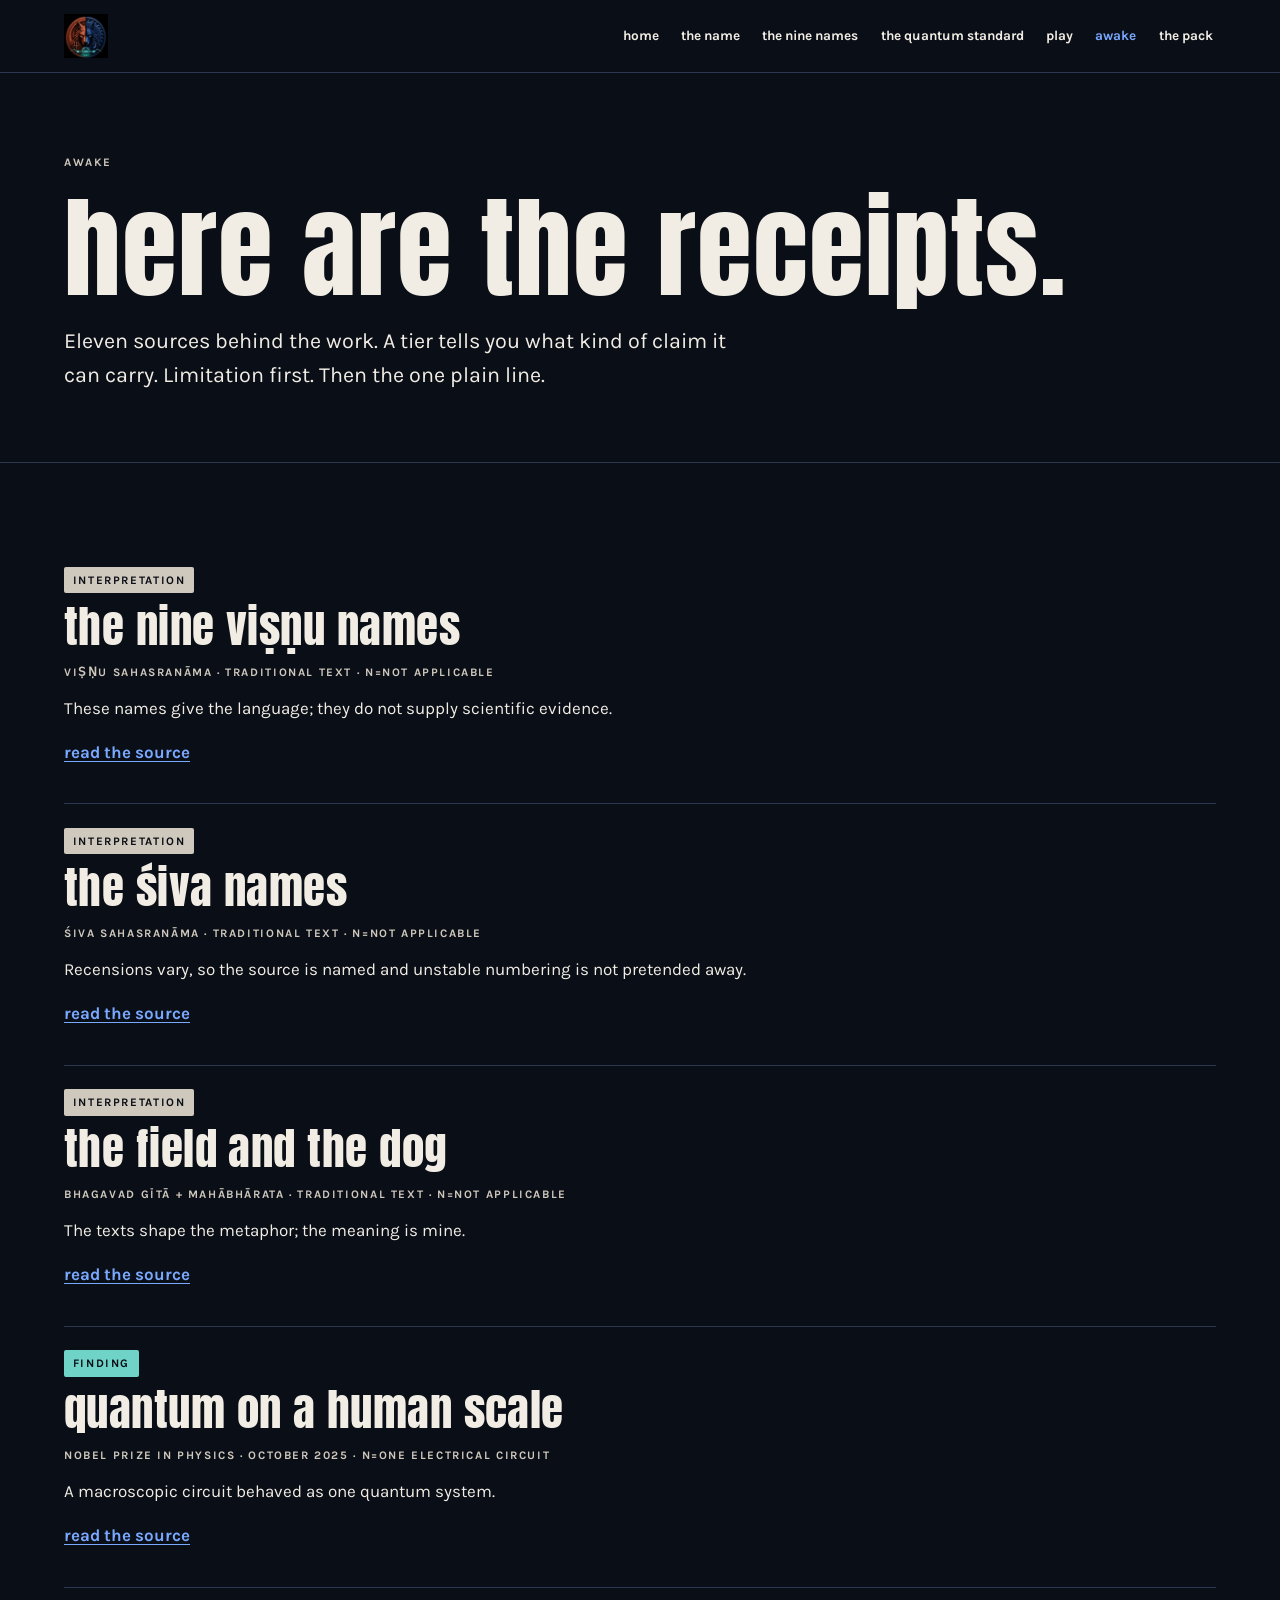
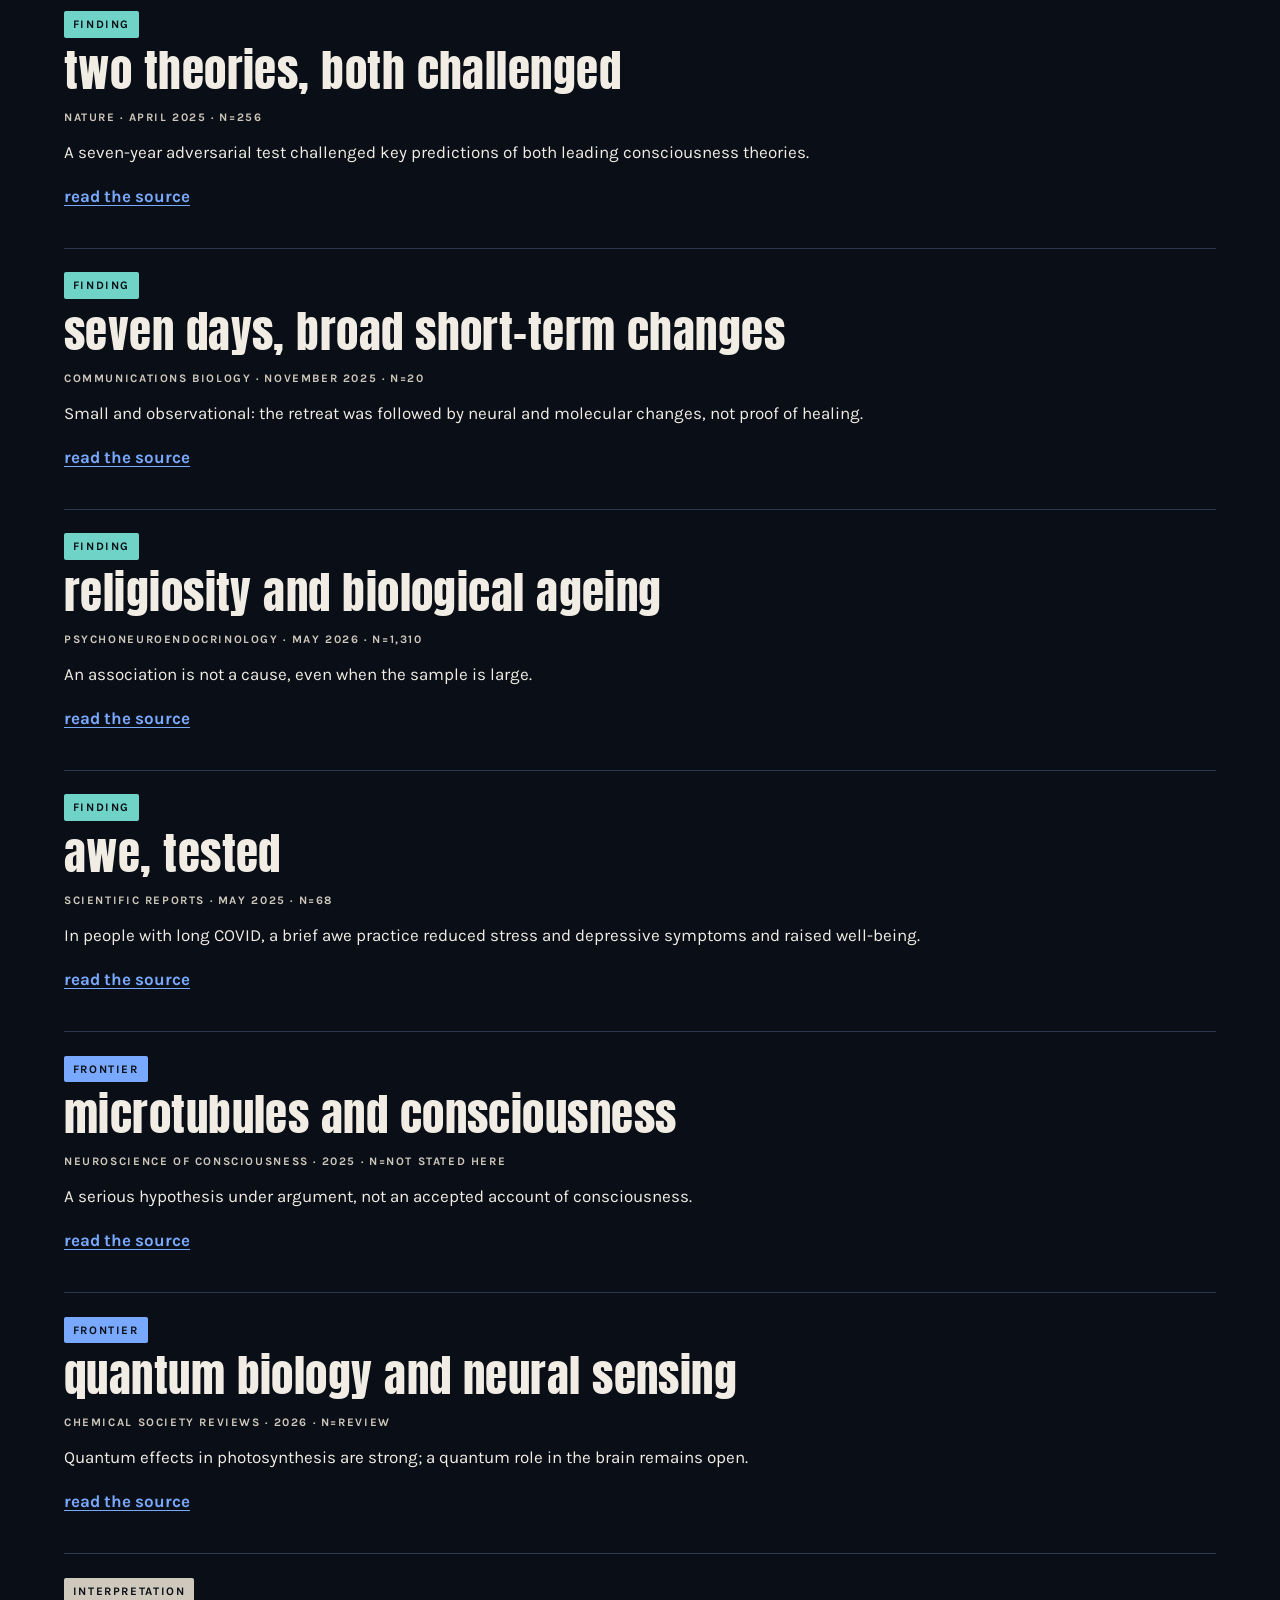
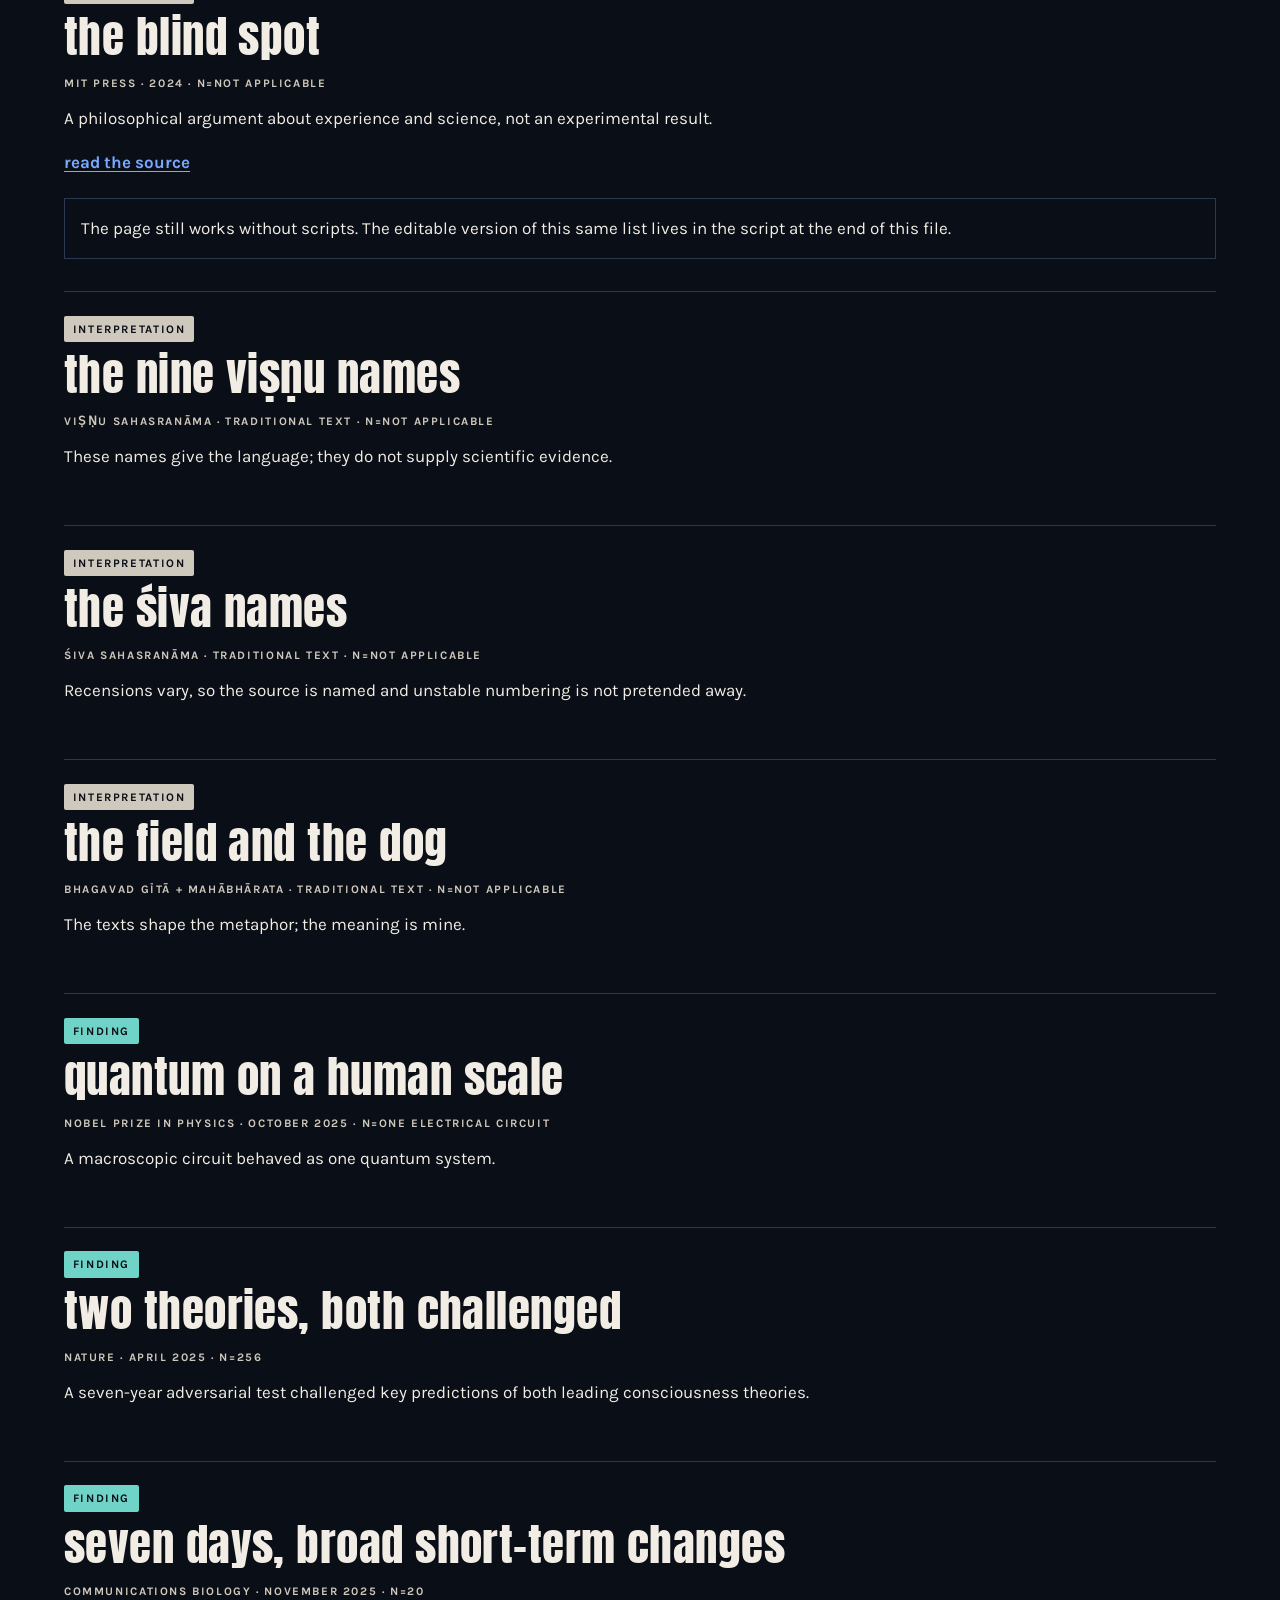
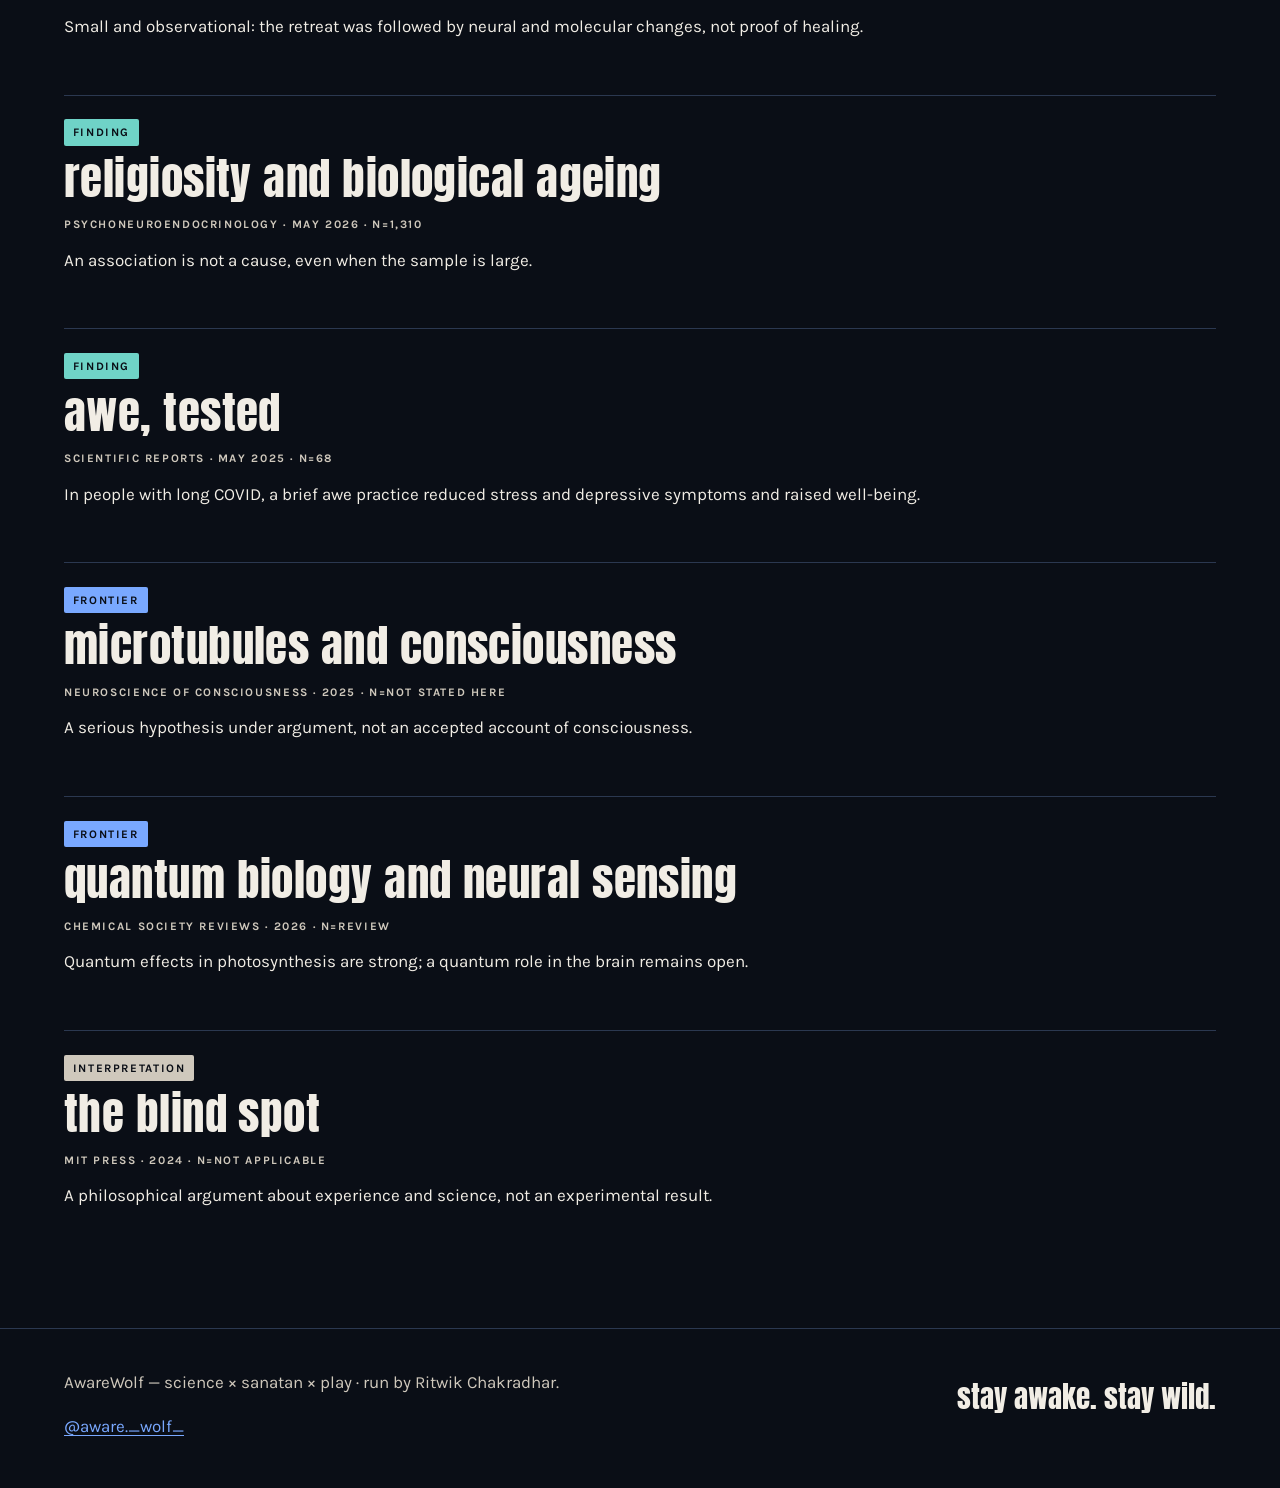
==== awake.html @ 1ccf4c1a "Clarify the quantum wave bridge" ====
<!doctype html><html lang="en"><head><meta charset="utf-8"><meta name="viewport" content="width=device-width,initial-scale=1"><meta name="description" content="The studies behind AwareWolf — with the limitation before the takeaway."><title>Awake — AwareWolf</title><link rel="stylesheet" href="styles.css"></head>
<body class="night"><a class="skip-link" href="#main">skip to the page</a><header class="site-header"><div class="shell nav-wrap"><a href="index.html" aria-label="AwareWolf home"><img class="brand-mark" src="brand/awarewolf_mark_v9.webp" width="192" height="192" alt="AwareWolf wolf emblem: Shiva orange and Vishnu blue joined by a teal quantum wave"></a><nav class="site-nav" aria-label="main navigation"><ul><li><a href="index.html">home</a></li><li><a href="name.html">the name</a></li><li><a href="names.html">the nine names</a></li><li><a href="standard.html">the quantum standard</a></li><li><a href="play.html">play</a></li><li><a aria-current="page" href="awake.html">awake</a></li><li><a href="pack.html">the pack</a></li></ul></nav></div></header>
<main id="main"><header class="page-intro shell"><p class="eyebrow">awake</p><h1>here are the receipts.</h1><p class="lede">Eleven sources behind the work. A tier tells you what kind of claim it can carry. Limitation first. Then the one plain line.</p></header>
<section class="section"><div class="shell"><div id="studies" class="study-list" aria-live="polite"></div>
<div id="study-fallback" class="study-list"><p class="noscript-note">The page still works without scripts. The editable version of this same list lives in the script at the end of this file.</p>
<article class="study"><span class="tier tier-interpretation">interpretation</span><h2>the nine viṣṇu names</h2><p class="meta">Viṣṇu Sahasranāma · traditional text · n=not applicable</p><p>These names give the language; they do not supply scientific evidence.</p></article>
<article class="study"><span class="tier tier-interpretation">interpretation</span><h2>the śiva names</h2><p class="meta">Śiva Sahasranāma · traditional text · n=not applicable</p><p>Recensions vary, so the source is named and unstable numbering is not pretended away.</p></article>
<article class="study"><span class="tier tier-interpretation">interpretation</span><h2>the field and the dog</h2><p class="meta">Bhagavad Gītā + Mahābhārata · traditional text · n=not applicable</p><p>The texts shape the metaphor; the meaning is mine.</p></article>
<article class="study"><span class="tier tier-finding">finding</span><h2>quantum on a human scale</h2><p class="meta">Nobel Prize in Physics · October 2025 · n=one electrical circuit</p><p>A macroscopic circuit behaved as one quantum system.</p></article>
<article class="study"><span class="tier tier-finding">finding</span><h2>two theories, both challenged</h2><p class="meta">Nature · April 2025 · n=256</p><p>A seven-year adversarial test challenged key predictions of both leading consciousness theories.</p></article>
<article class="study"><span class="tier tier-finding">finding</span><h2>seven days, broad short-term changes</h2><p class="meta">Communications Biology · November 2025 · n=20</p><p>Small and observational: the retreat was followed by neural and molecular changes, not proof of healing.</p></article>
<article class="study"><span class="tier tier-finding">finding</span><h2>religiosity and biological ageing</h2><p class="meta">Psychoneuroendocrinology · May 2026 · n=1,310</p><p>An association is not a cause, even when the sample is large.</p></article>
<article class="study"><span class="tier tier-finding">finding</span><h2>awe, tested</h2><p class="meta">Scientific Reports · May 2025 · n=68</p><p>In people with long COVID, a brief awe practice reduced stress and depressive symptoms and raised well-being.</p></article>
<article class="study"><span class="tier tier-frontier">frontier</span><h2>microtubules and consciousness</h2><p class="meta">Neuroscience of Consciousness · 2025 · n=not stated here</p><p>A serious hypothesis under argument, not an accepted account of consciousness.</p></article>
<article class="study"><span class="tier tier-frontier">frontier</span><h2>quantum biology and neural sensing</h2><p class="meta">Chemical Society Reviews · 2026 · n=review</p><p>Quantum effects in photosynthesis are strong; a quantum role in the brain remains open.</p></article>
<article class="study"><span class="tier tier-interpretation">interpretation</span><h2>the blind spot</h2><p class="meta">MIT Press · 2024 · n=not applicable</p><p>A philosophical argument about experience and science, not an experimental result.</p></article>
</div></div></section></main>
<footer class="site-footer"><div class="shell footer-grid"><div><p>AwareWolf — science × sanatan × play · run by Ritwik Chakradhar.</p><a href="https://www.instagram.com/aware._wolf_/" rel="me">@aware._wolf_</a></div><p class="closing">stay awake. stay wild.</p></div></footer>
<script>
// Edit this one array to add, remove, or update study cards.
const STUDIES = [
 {tier:'interpretation',title:'the nine viṣṇu names',meta:'Viṣṇu Sahasranāma · traditional text · n=not applicable',line:'These names give the language; they do not supply scientific evidence.',url:'https://www.gitasupersite.iitk.ac.in/srimad?language=dv&field_chapter_value=13'},
 {tier:'interpretation',title:'the śiva names',meta:'Śiva Sahasranāma · traditional text · n=not applicable',line:'Recensions vary, so the source is named and unstable numbering is not pretended away.',url:'https://www.sacred-texts.com/hin/mbs/mbs13017.htm'},
 {tier:'interpretation',title:'the field and the dog',meta:'Bhagavad Gītā + Mahābhārata · traditional text · n=not applicable',line:'The texts shape the metaphor; the meaning is mine.',url:'https://www.gitasupersite.iitk.ac.in/srimad?language=dv&field_chapter_value=13'},
 {tier:'finding',title:'quantum on a human scale',meta:'Nobel Prize in Physics · October 2025 · n=one electrical circuit',line:'A macroscopic circuit behaved as one quantum system.',url:'https://www.nobelprize.org/prizes/physics/2025/summary/'},
 {tier:'finding',title:'two theories, both challenged',meta:'Nature · April 2025 · n=256',line:'A seven-year adversarial test challenged key predictions of both leading consciousness theories.',url:'https://www.nature.com/articles/s41586-025-08888-1'},
 {tier:'finding',title:'seven days, broad short-term changes',meta:'Communications Biology · November 2025 · n=20',line:'Small and observational: the retreat was followed by neural and molecular changes, not proof of healing.',url:'https://www.nature.com/articles/s42003-025-09088-3'},
 {tier:'finding',title:'religiosity and biological ageing',meta:'Psychoneuroendocrinology · May 2026 · n=1,310',line:'An association is not a cause, even when the sample is large.',url:'https://www.sciencedirect.com/journal/psychoneuroendocrinology'},
 {tier:'finding',title:'awe, tested',meta:'Scientific Reports · May 2025 · n=68',line:'In people with long COVID, a brief awe practice reduced stress and depressive symptoms and raised well-being.',url:'https://www.nature.com/articles/s41598-025-96555-w'},
 {tier:'frontier',title:'microtubules and consciousness',meta:'Neuroscience of Consciousness · 2025 · n=not stated here',line:'A serious hypothesis under argument, not an accepted account of consciousness.',url:'https://academic.oup.com/nc'},
 {tier:'frontier',title:'quantum biology and neural sensing',meta:'Chemical Society Reviews · 2026 · n=review',line:'Quantum effects in photosynthesis are strong; a quantum role in the brain remains open.',url:'https://pubs.rsc.org/en/journals/journalissues/cs'},
 {tier:'interpretation',title:'the blind spot',meta:'MIT Press · 2024 · n=not applicable',line:'A philosophical argument about experience and science, not an experimental result.',url:'https://mitpress.mit.edu/9780262048804/the-blind-spot/'}
];
const mount=document.getElementById('studies');
const fallback=document.getElementById('study-fallback');
for(const s of STUDIES){const article=document.createElement('article');article.className='study';article.innerHTML=`<span class="tier tier-${s.tier}">${s.tier}</span><h2>${s.title}</h2><p class="meta">${s.meta}</p><p>${s.line}</p><a href="${s.url}" target="_blank" rel="noreferrer">read the source</a>`;mount.appendChild(article)}
fallback.hidden=true;
</script></body></html>
---- styles.css ----
@import url("brand/tokens.css");
@import url("https://fonts.googleapis.com/css2?family=Anton&family=Karla:ital,wght@0,400;0,500;0,700;1,400&family=Tiro+Devanagari+Sanskrit&display=swap");

*,*::before,*::after{box-sizing:border-box}
html{scroll-behavior:smooth;color-scheme:light dark;max-width:100%;overflow-x:clip}
body{margin:0;max-width:100%;overflow-x:clip;font-family:var(--aw-font-body);font-size:1.0625rem;line-height:1.6;-webkit-font-smoothing:antialiased}
body.reading{--site-accent:var(--aw-shiva-ink);--site-accent-pressed:var(--aw-narayan-ink);--site-secondary:var(--aw-narayan);background:var(--aw-bone);color:var(--aw-night);color-scheme:light}
body.night{--site-accent:var(--aw-shiva);--site-accent-pressed:var(--aw-narayan-light);--site-secondary:var(--aw-narayan-light);background:var(--aw-night);color:var(--aw-bone);color-scheme:dark}
img{display:block;max-width:100%;height:auto}
a{color:inherit;text-underline-offset:.18em;text-decoration-thickness:.08em}
a:hover{color:var(--site-accent-pressed)}
button,a{transition:opacity .25s ease,color .25s ease,background-color .25s ease}
button:hover,.button:hover{opacity:.86}
:focus-visible{outline:3px solid var(--site-accent);outline-offset:4px}
.skip-link{position:absolute;left:1rem;top:-5rem;z-index:20;background:var(--site-accent);color:var(--aw-night);padding:.65rem 1rem;font-weight:700}
.skip-link:focus{top:1rem}
.shell{width:min(100% - 2rem,72rem);margin-inline:auto}
.measure{max-width:66ch}
.display,h1,h2,h3{font-family:var(--aw-font-display);font-weight:400;letter-spacing:.01em;line-height:.96;text-transform:lowercase;text-wrap:balance}
h1{font-size:clamp(3.2rem,12vw,7.4rem);margin:.2em 0}
h2{font-size:clamp(2.35rem,8vw,4.75rem);margin:0 0 .35em}
h3{font-size:clamp(1.55rem,5vw,2.25rem);margin:0 0 .35em}
p{margin:0 0 1em}
.eyebrow,.meta,.tier{font-size:.72rem;font-weight:700;letter-spacing:.14em;text-transform:uppercase}
.eyebrow,.muted{color:var(--aw-bone-3)}
.reading .eyebrow,.reading .muted{color:var(--aw-line)}
.site-header{border-bottom:1px solid var(--aw-line);background:var(--aw-night);color:var(--aw-bone)}
.nav-wrap{min-width:0;min-height:4.5rem;display:flex;align-items:center;justify-content:space-between;gap:1rem}
.brand-mark{width:44px;height:auto;flex:0 0 auto}
.nav-toggle{appearance:none;border:1px solid var(--aw-line);background:transparent;color:var(--aw-bone);font:700 .78rem var(--aw-font-body);letter-spacing:.12em;text-transform:lowercase;padding:.6rem .7rem}
.site-nav{display:block;min-width:0;position:static;background:var(--aw-night)}
.site-nav ul{list-style:none;margin:0;padding:0;display:flex;flex-wrap:wrap;justify-content:flex-end;gap:.15rem .7rem}
.site-nav a{display:block;padding:.35rem .1rem;color:var(--aw-bone);text-decoration:none;font-size:.74rem;font-weight:700}
.site-nav a[aria-current="page"]{color:var(--aw-narayan-light)}
.hero{min-height:calc(100svh - 4.5rem);display:grid;align-items:center;padding:4rem 0 5rem}
.hero-grid{display:grid;gap:3rem;min-width:0}
.hero-grid>*{min-width:0}
.lockup{width:100%;max-width:520px}
.thesis{font-size:clamp(2.2rem,9vw,5.2rem);margin:.65em 0 .25em}
.tagline{font-size:clamp(1.1rem,3vw,1.45rem);max-width:38ch;color:var(--aw-bone-3)}
.sanskrit{font-family:var(--aw-font-sanskrit);font-size:clamp(2rem,7vw,3.6rem);line-height:1.15;display:block}
.translation{display:block;margin-top:.35rem;color:var(--aw-bone-3);font-size:.9rem}
.reading .translation{color:var(--aw-line)}
.triad{margin-top:2rem}
.crescent{width:3.75rem;height:3.75rem;border:2px solid;border-color:var(--aw-shiva) var(--aw-narayan-light) var(--aw-narayan-light) var(--aw-shiva);border-radius:50%;flex:0 0 auto;transform:rotate(-18deg)}
.section{padding:5rem 0;border-top:1px solid}
.night .section{border-color:var(--aw-line)}
.reading .section{border-color:var(--aw-bone-3)}
.section-head{display:flex;align-items:flex-start;gap:1.2rem;margin-bottom:2rem}
.section-head .crescent{width:1.7rem;height:2.25rem;border-width:2px;margin-top:.25rem}
.grid{display:grid;gap:1rem}
.card{padding:1.5rem;border:1px solid}
.reading .card{background:var(--aw-bone-2);border-color:var(--aw-bone-3)}
.night .card{background:var(--aw-night-2);border-color:var(--aw-line)}
.card p:last-child{margin-bottom:0}
.pillar-lab .sanskrit{color:var(--aw-lab)}
.pillar-sanatan .sanskrit{color:var(--aw-shiva)}
.pillar-play .sanskrit{color:var(--aw-narayan-light)}
.calls{display:grid;gap:1rem}
.call{display:block;padding:1.5rem;border:1px solid var(--aw-line);background:var(--aw-night-2);color:var(--aw-bone);text-decoration:none}
.call strong{display:block;font:400 clamp(2.7rem,13vw,6rem)/.9 var(--aw-font-display);text-transform:lowercase;color:var(--site-accent)}
.call:nth-child(2) strong{color:var(--site-secondary)}
.call span{display:block;margin-top:.8rem;color:var(--aw-bone-3)}
.manifesto{font-size:clamp(1.7rem,5.5vw,3.6rem);line-height:1.08;max-width:24ch}
.manifesto br+br{line-height:1.7}
.page-intro{padding:5rem 0 3rem}
.page-intro h1{font-size:clamp(3.2rem,11vw,7rem)}
.lede{font-size:clamp(1.1rem,2.8vw,1.35rem);max-width:54ch}
.name-card .sanskrit{color:var(--aw-shiva-ink)}
.name-card:nth-child(even) .sanskrit{color:var(--aw-narayan)}
.name-row{padding:2.5rem 0;border-top:1px solid var(--aw-bone-3);display:grid;gap:1.35rem}
.name-row:first-child{border-top:0}
.name-row h2{font-size:clamp(2.2rem,7vw,4rem)}
.iast{font-weight:700;font-size:1.2rem;margin:.5rem 0 0}
.source{font-size:.74rem;letter-spacing:.1em;text-transform:lowercase;color:var(--aw-line)}
.label{display:block;margin-bottom:.35rem;font-size:.72rem;font-weight:700;letter-spacing:.14em;text-transform:uppercase}
.rule{border-left:3px solid var(--site-accent);padding:.85rem 1rem;background:var(--aw-bone-2);margin-top:1rem}
.tier{display:inline-block;padding:.25rem .55rem;color:var(--aw-night);margin-bottom:.7rem;border-radius:2px}
.tier-finding{background:var(--aw-lab)}
.tier-frontier{background:var(--aw-narayan-light)}
.tier-interpretation{background:var(--aw-bone-3)}
.standard-grid{display:grid;gap:1rem;margin:2rem 0 4rem}
.say-never{display:grid;gap:2rem}
.say-never ul{margin:.75rem 0 0;padding-left:1.2rem}
.say-never li{margin:.65rem 0}
.study-list{display:grid;gap:1rem}
.study{padding:1.35rem 0;border-top:1px solid var(--aw-line)}
.study:first-child{border-top:0}
.study h2{font-size:clamp(1.8rem,6vw,2.8rem)}
.study .meta{color:var(--aw-bone-3);margin:.4rem 0 .8rem}
.study a{color:var(--site-secondary);font-weight:700}
.noscript-note{border:1px solid var(--aw-line);padding:1rem;margin-bottom:1rem}
.play-frame{min-height:calc(100svh - 4.5rem);display:grid;place-items:center;text-align:center;padding:4rem 1rem;background:var(--aw-night)}
.play-stack,.play-result{display:flex;flex-direction:column;align-items:center;gap:1rem;max-width:38rem}
.caption-box{display:inline;box-decoration-break:clone;-webkit-box-decoration-break:clone;background:var(--aw-night-2);padding:.1em .35em .16em}
.play-big{font-size:clamp(3.5rem,16vw,7.5rem);margin:0}
.play-button,.button{appearance:none;border:0;background:var(--site-accent);color:var(--aw-night);padding:.8rem 1.15rem;font:400 1.7rem/1 var(--aw-font-display);text-transform:lowercase;text-decoration:none;cursor:pointer}
.play-result[hidden],.play-stack[hidden]{display:none}
.accordion{border-top:1px solid var(--aw-line)}
.accordion details{border-bottom:1px solid var(--aw-line)}
.accordion summary{cursor:pointer;padding:1rem 0;font:400 1.7rem/1 var(--aw-font-display);text-transform:lowercase}
.accordion p{color:var(--aw-bone-3)}
.proof{border-left:3px solid var(--site-secondary);padding:1rem 1.25rem;background:var(--aw-night-2)}
.site-footer{border-top:1px solid var(--aw-line);padding:2.5rem 0 3rem;background:var(--aw-night);color:var(--aw-bone-3)}
.footer-grid{display:grid;gap:1rem}
.site-footer a{color:var(--aw-narayan-light)}
.closing{font:400 1.8rem/1 var(--aw-font-display);text-transform:lowercase;color:var(--aw-bone)}

@media (max-width:47.99rem){
  .nav-wrap{align-items:stretch;flex-direction:column;padding:.65rem 0;gap:.45rem}
  .brand-mark{width:38px}
  .site-nav{width:100%;overflow-x:auto;overscroll-behavior-inline:contain;scrollbar-width:none}
  .site-nav::-webkit-scrollbar{display:none}
  .site-nav ul{width:max-content;flex-wrap:nowrap;justify-content:flex-start}
}

@media (min-width:48rem){
  .shell{width:min(100% - 4rem,72rem)}
  .nav-wrap{align-items:center;flex-direction:row}.nav-toggle{display:none}.site-nav ul{gap:1rem}.site-nav a{font-size:.85rem;padding:.75rem .2rem}
  .hero-grid{grid-template-columns:minmax(0,1.2fr) minmax(16rem,.8fr);align-items:end}
  .grid-2,.calls,.say-never{grid-template-columns:repeat(2,minmax(0,1fr))}.grid-3,.standard-grid{grid-template-columns:repeat(3,minmax(0,1fr))}
  .name-row{grid-template-columns:minmax(12rem,.8fr) minmax(0,1fr) minmax(0,1.3fr);gap:2.5rem}
  .footer-grid{grid-template-columns:1fr auto;align-items:end}
}
@media (prefers-reduced-motion:reduce){html{scroll-behavior:auto}*,*::before,*::after{transition:none!important}}
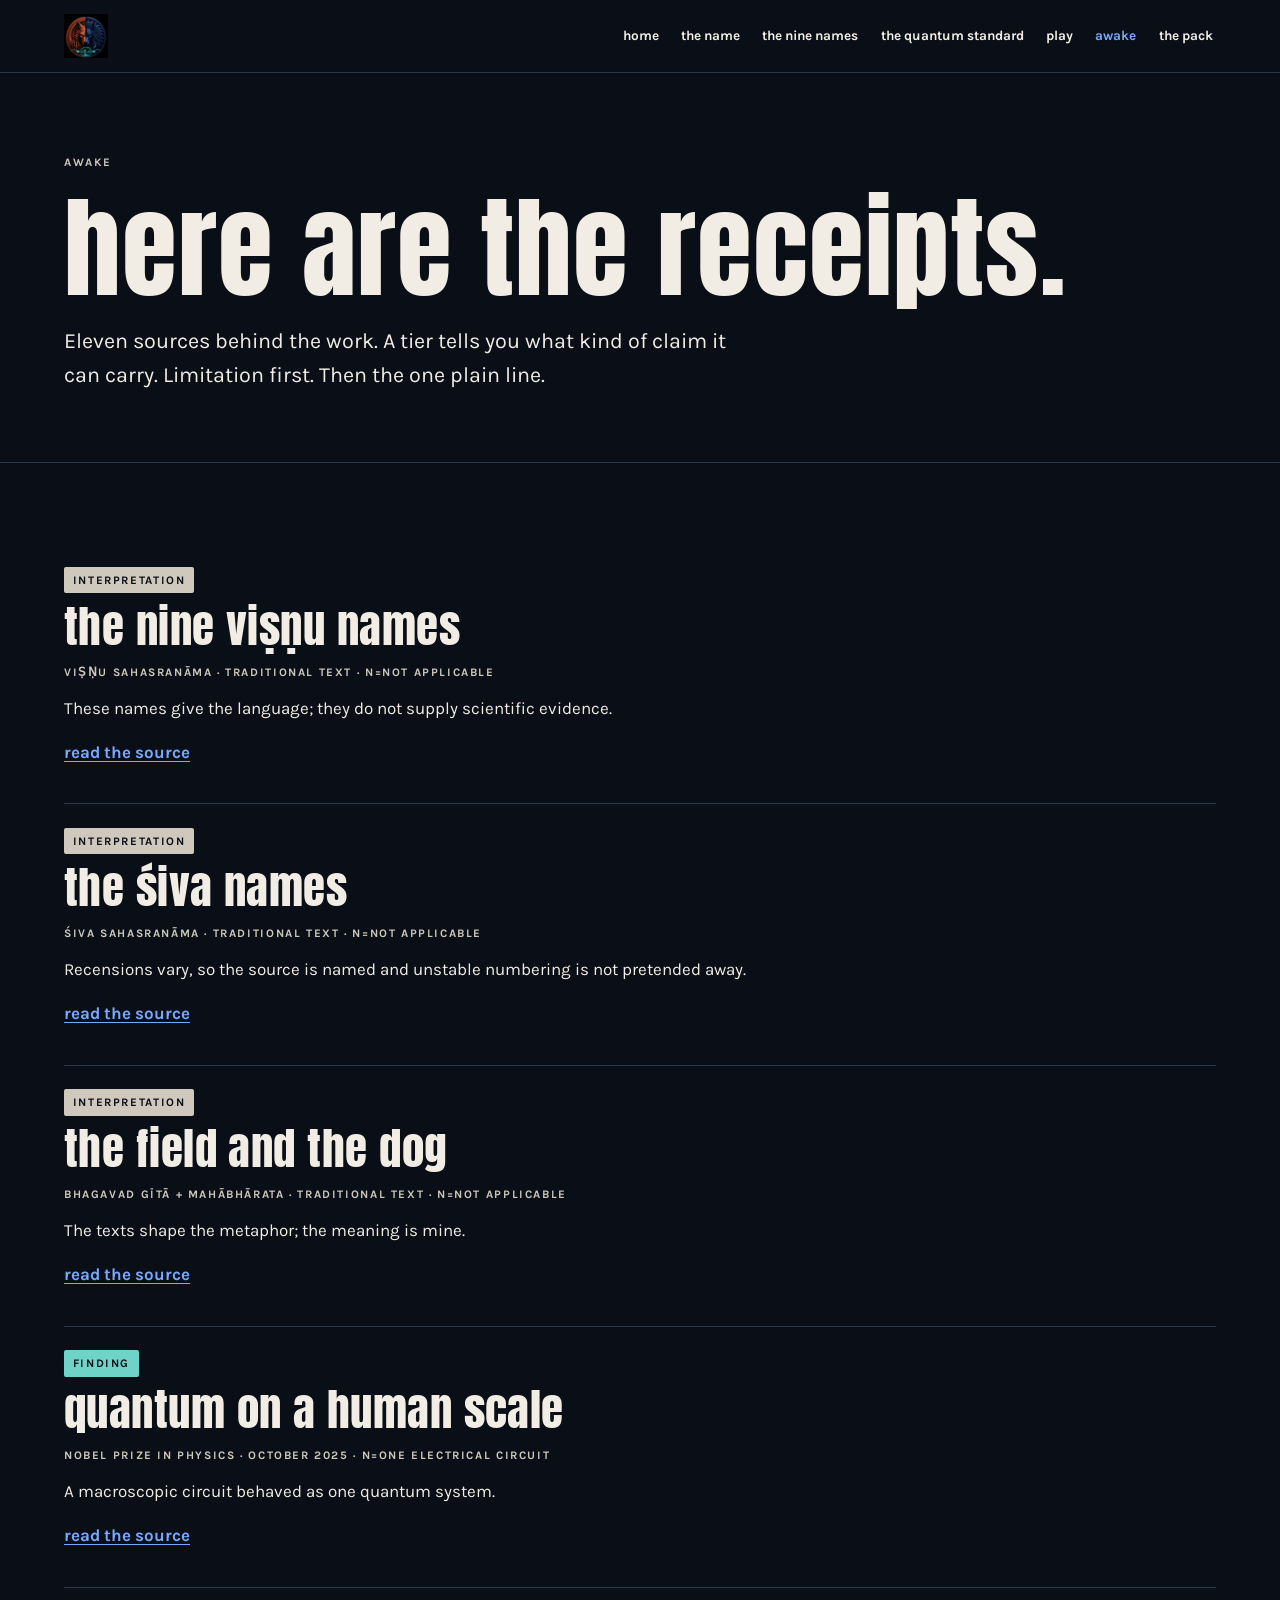
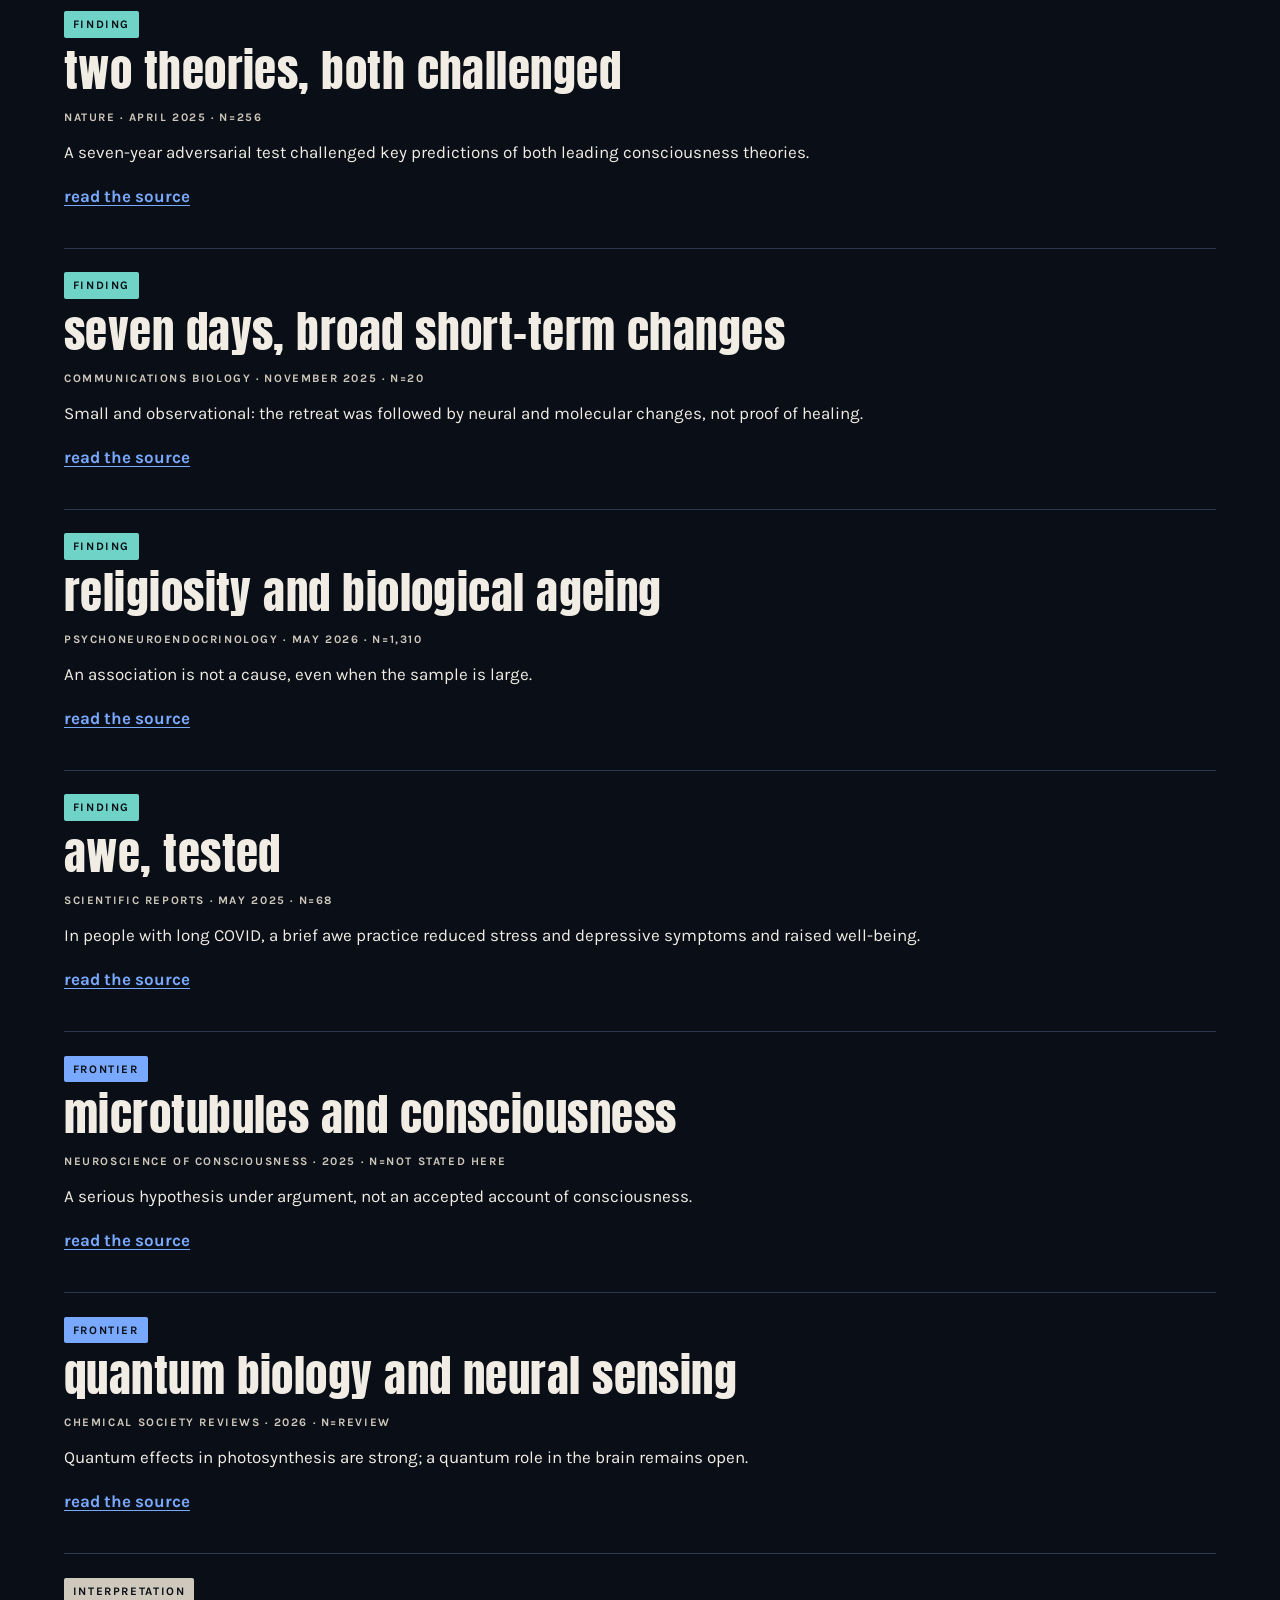
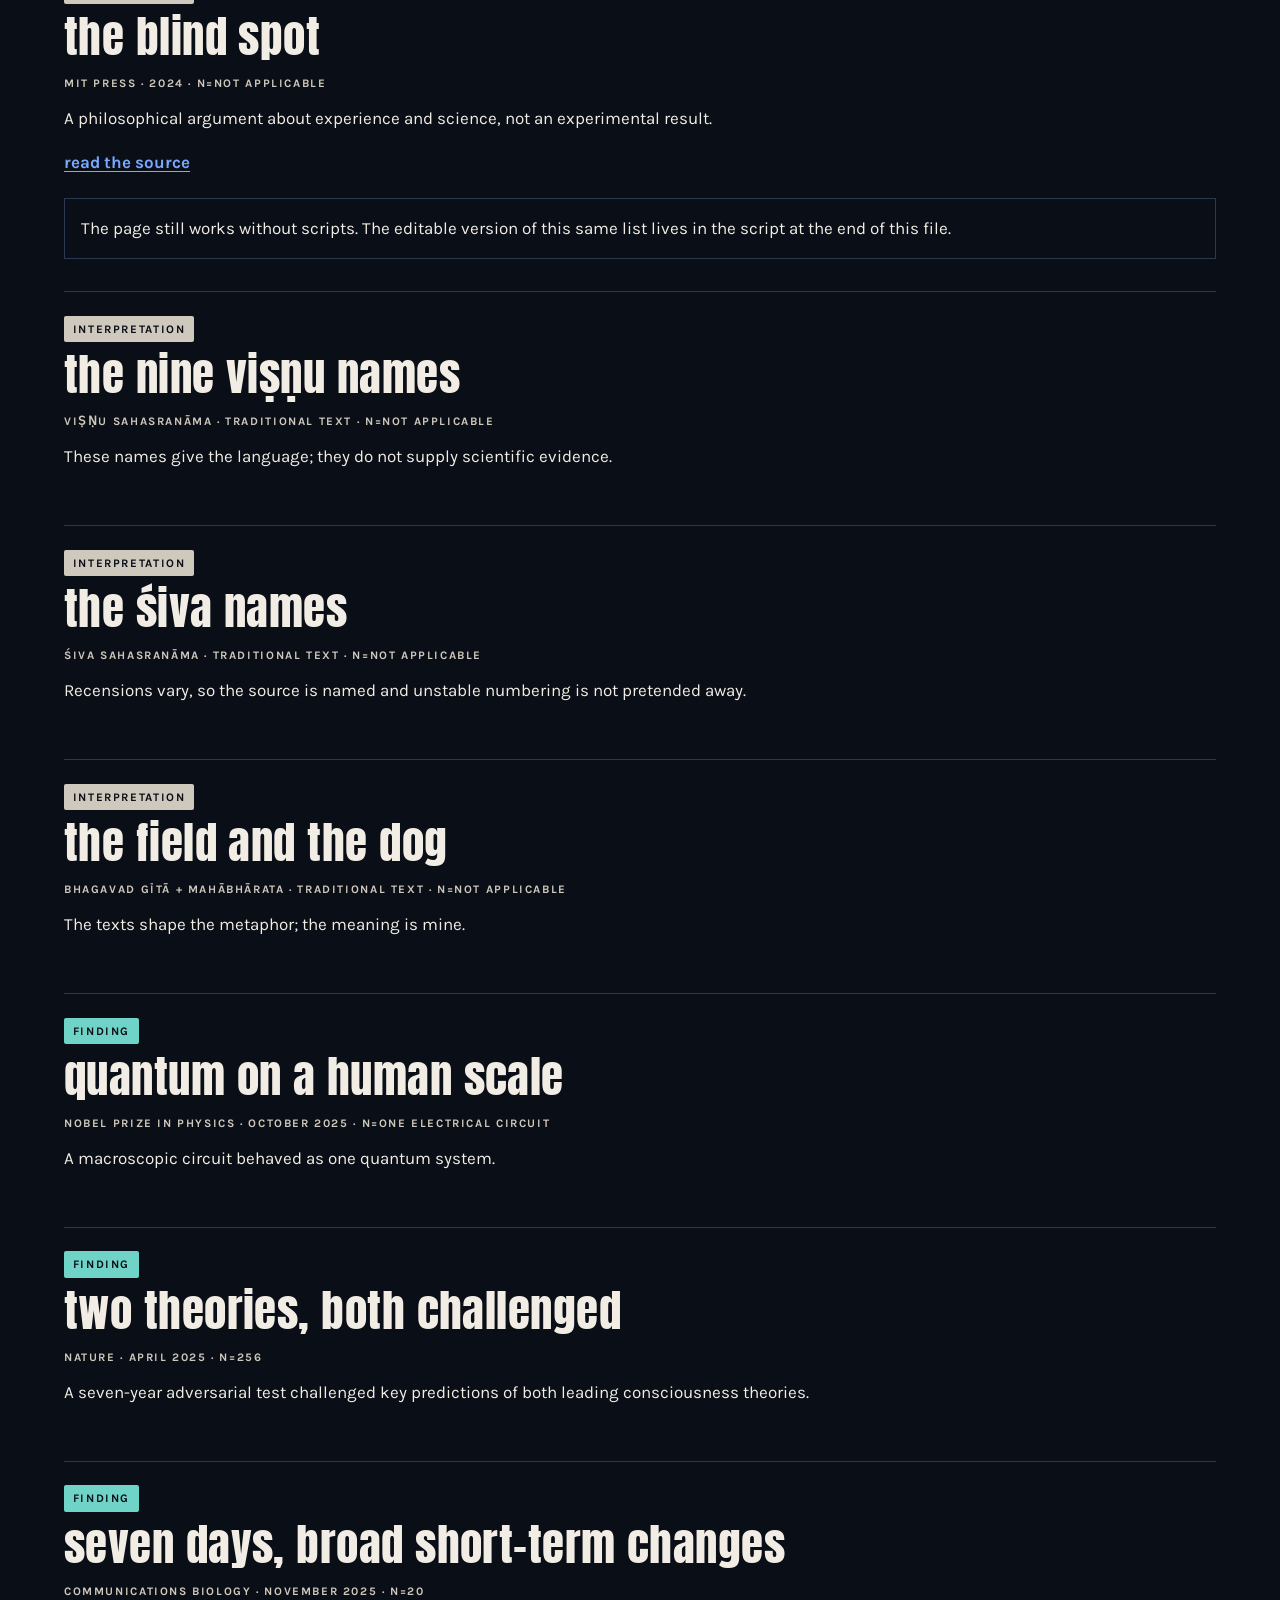
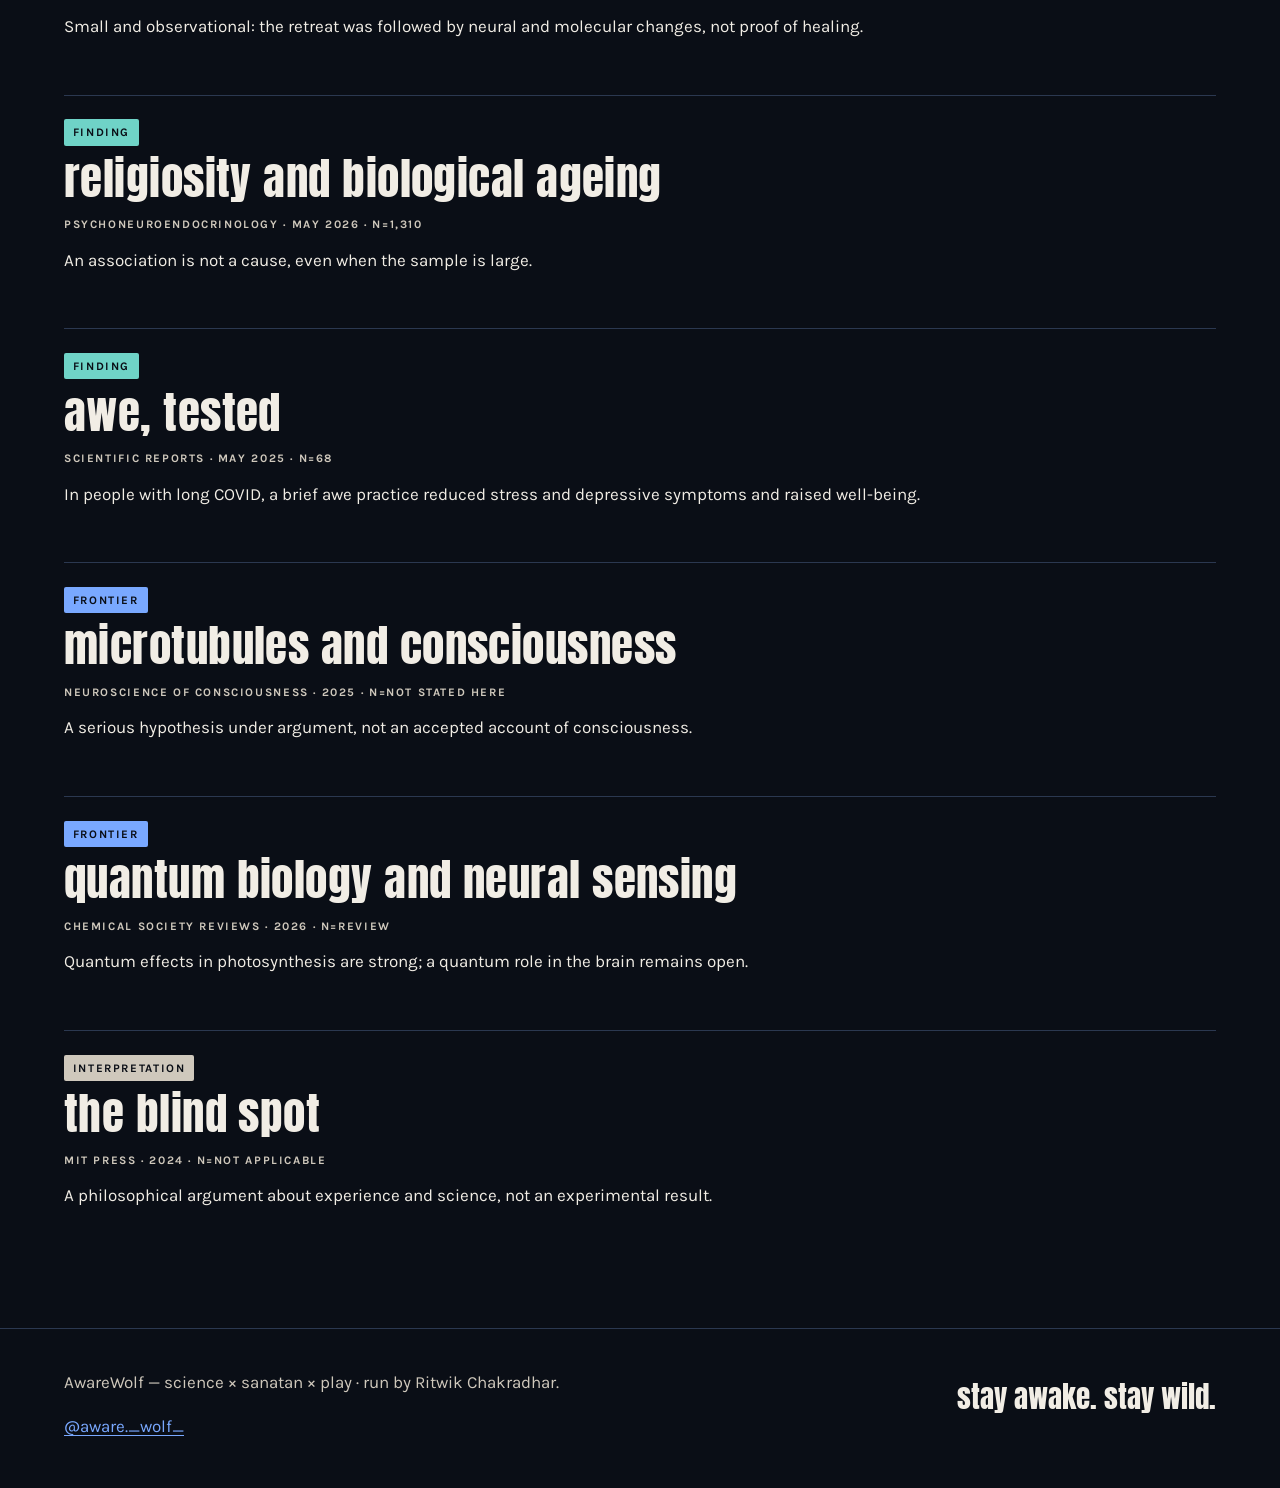
==== commit 027e8da5: "Make the Hamiltonian equation explicit" ====
--- a/awake.html
+++ b/awake.html
@@ -1,5 +1,5 @@
 <!doctype html><html lang="en"><head><meta charset="utf-8"><meta name="viewport" content="width=device-width,initial-scale=1"><meta name="description" content="The studies behind AwareWolf — with the limitation before the takeaway."><title>Awake — AwareWolf</title><link rel="stylesheet" href="styles.css"></head>
-<body class="night"><a class="skip-link" href="#main">skip to the page</a><header class="site-header"><div class="shell nav-wrap"><a href="index.html" aria-label="AwareWolf home"><img class="brand-mark" src="brand/awarewolf_mark_v9.webp" width="192" height="192" alt="AwareWolf wolf emblem: Shiva orange and Vishnu blue joined by a teal quantum wave"></a><nav class="site-nav" aria-label="main navigation"><ul><li><a href="index.html">home</a></li><li><a href="name.html">the name</a></li><li><a href="names.html">the nine names</a></li><li><a href="standard.html">the quantum standard</a></li><li><a href="play.html">play</a></li><li><a aria-current="page" href="awake.html">awake</a></li><li><a href="pack.html">the pack</a></li></ul></nav></div></header>
+<body class="night"><a class="skip-link" href="#main">skip to the page</a><header class="site-header"><div class="shell nav-wrap"><a href="index.html" aria-label="AwareWolf home"><img class="brand-mark" src="brand/awarewolf_mark_v10.webp" width="192" height="192" alt="AwareWolf wolf emblem: Shiva orange and Vishnu blue joined by the teal Schrödinger equation"></a><nav class="site-nav" aria-label="main navigation"><ul><li><a href="index.html">home</a></li><li><a href="name.html">the name</a></li><li><a href="names.html">the nine names</a></li><li><a href="standard.html">the quantum standard</a></li><li><a href="play.html">play</a></li><li><a aria-current="page" href="awake.html">awake</a></li><li><a href="pack.html">the pack</a></li></ul></nav></div></header>
 <main id="main"><header class="page-intro shell"><p class="eyebrow">awake</p><h1>here are the receipts.</h1><p class="lede">Eleven sources behind the work. A tier tells you what kind of claim it can carry. Limitation first. Then the one plain line.</p></header>
 <section class="section"><div class="shell"><div id="studies" class="study-list" aria-live="polite"></div>
 <div id="study-fallback" class="study-list"><p class="noscript-note">The page still works without scripts. The editable version of this same list lives in the script at the end of this file.</p>
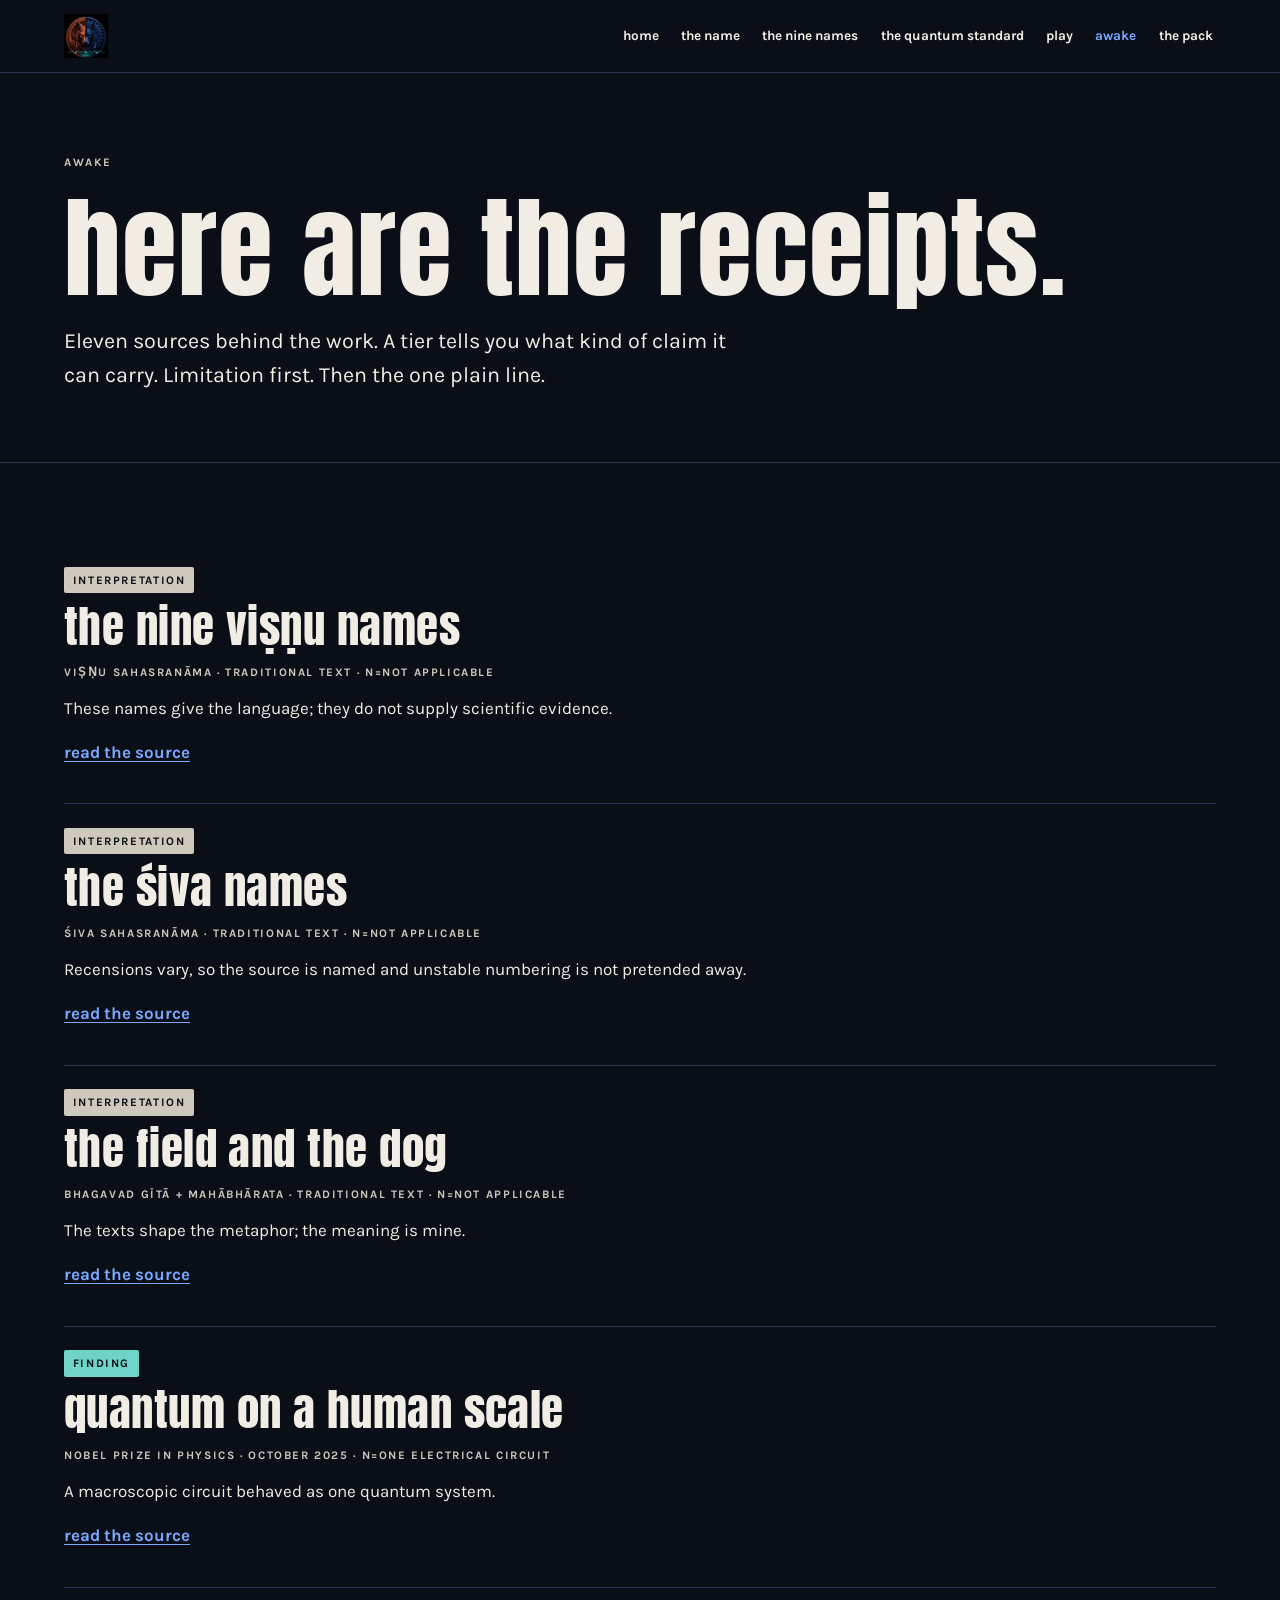
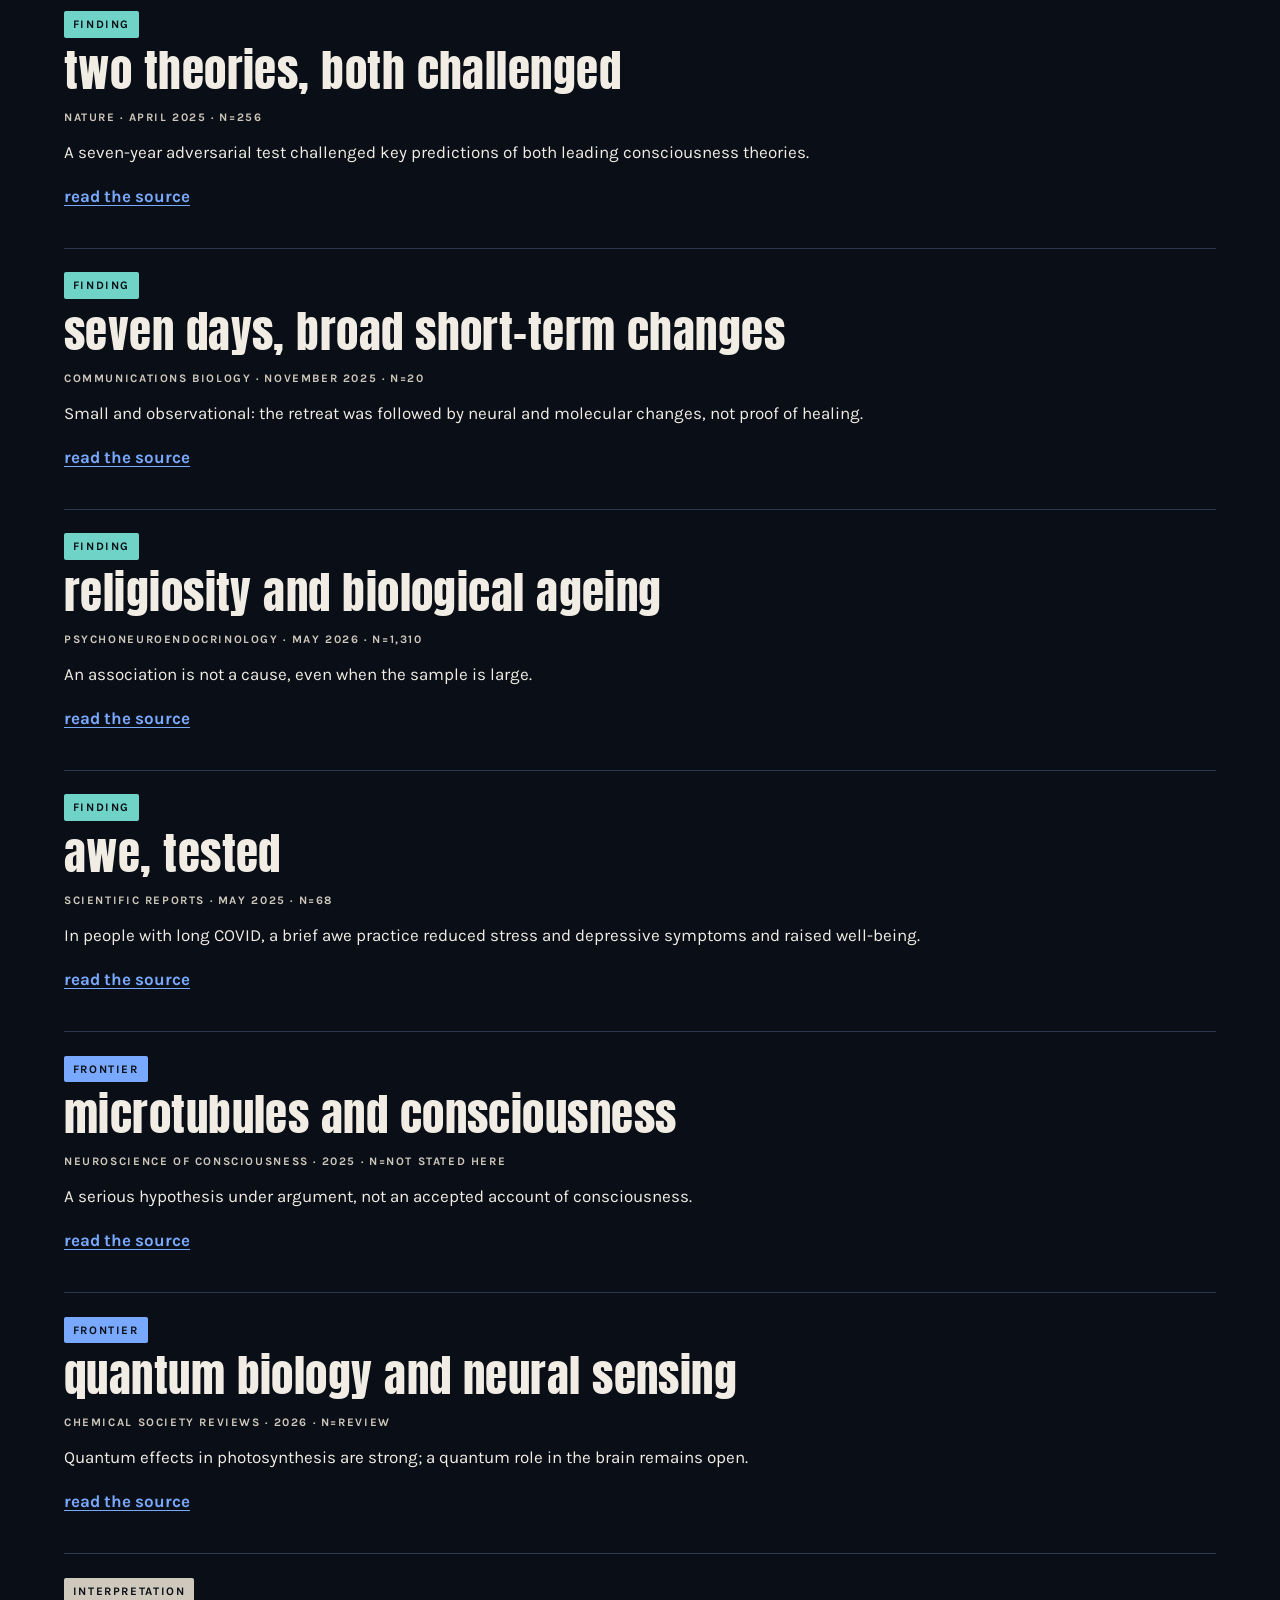
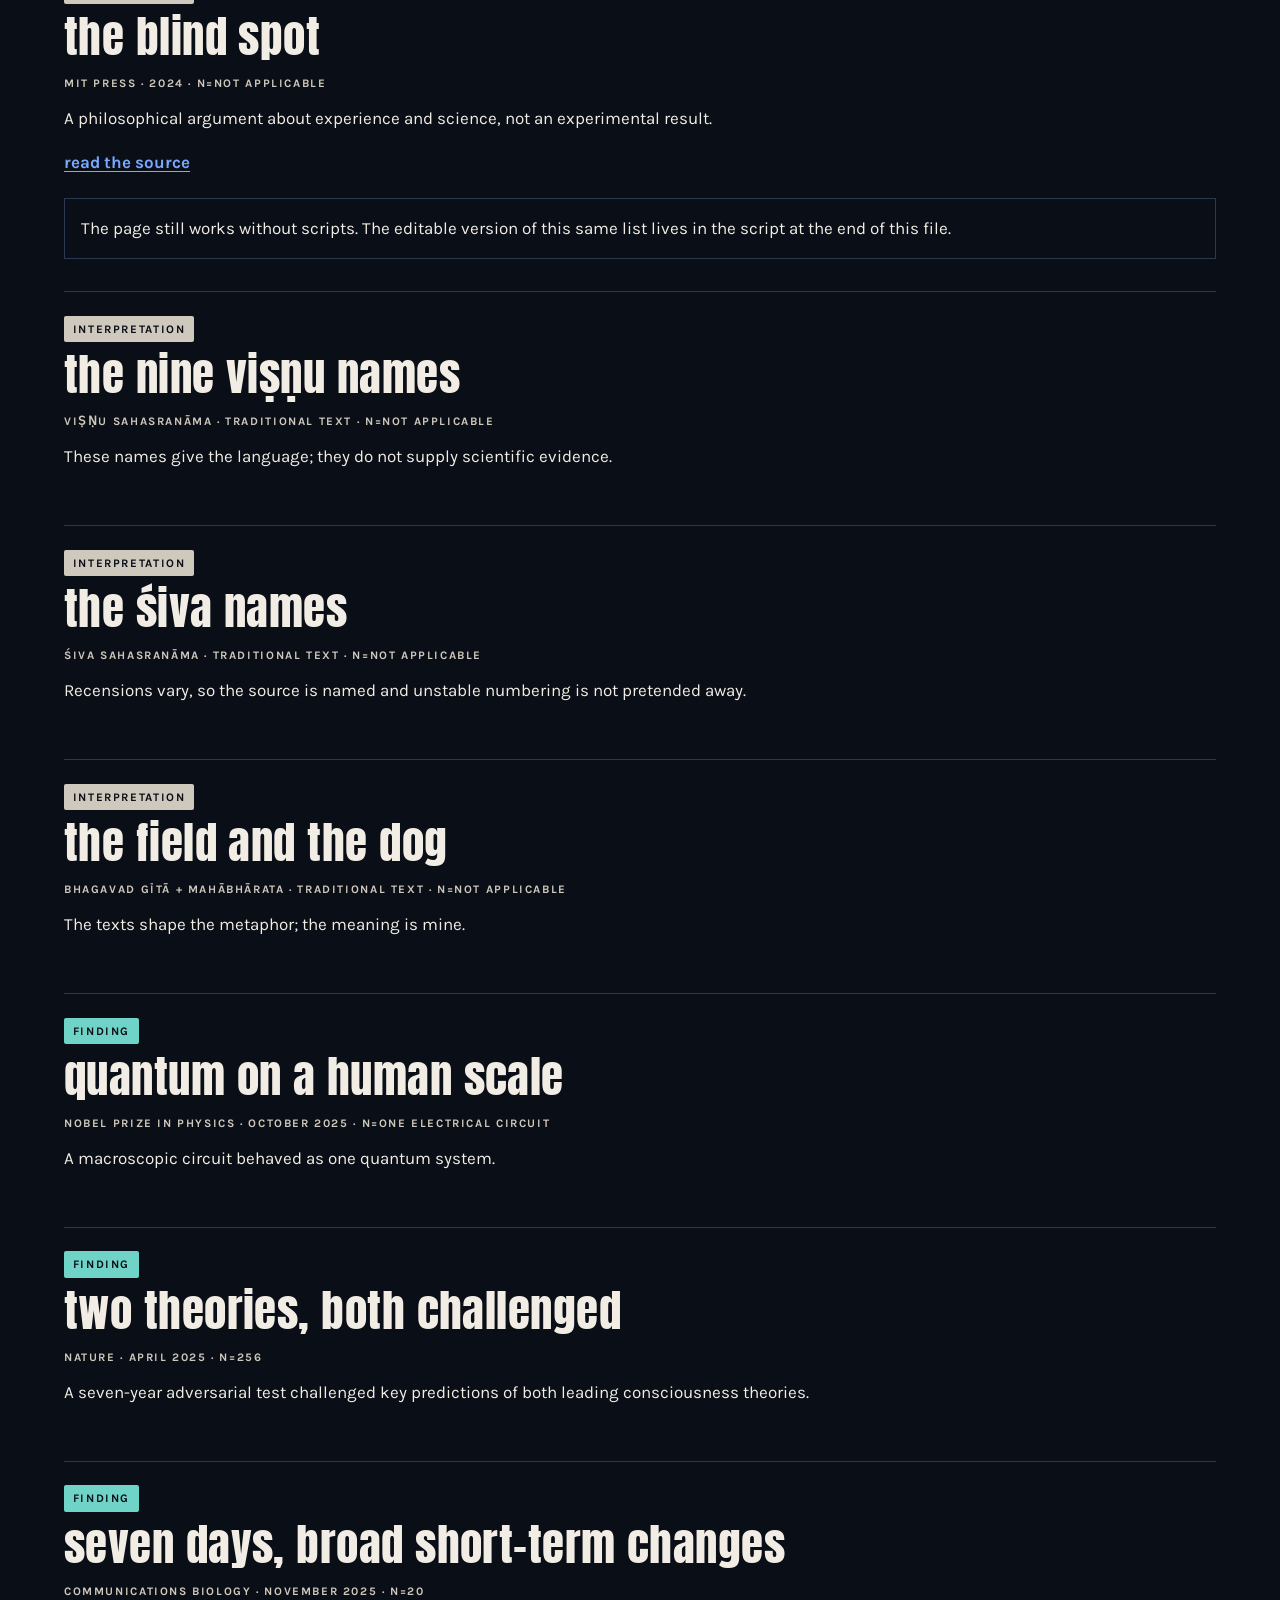
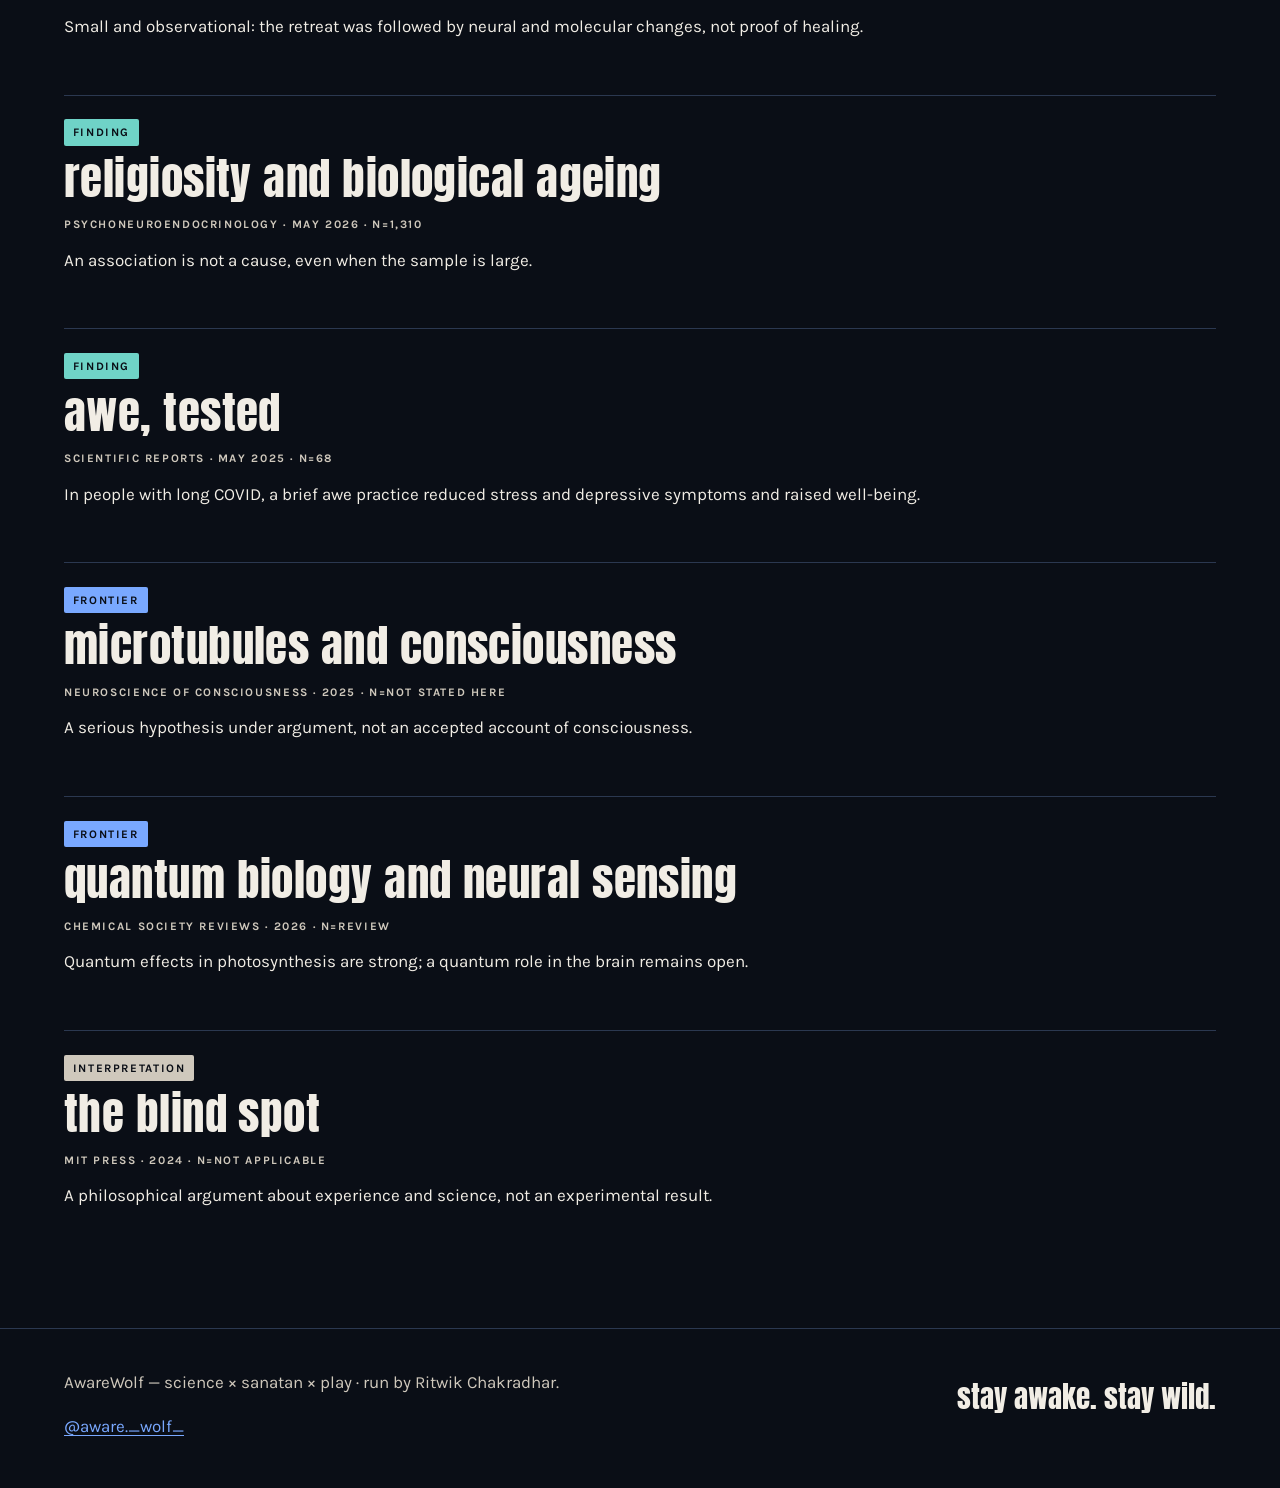
==== commit 7a5d8c4b: "Simplify the quantum bridge to Hamiltonian psi" ====
--- a/awake.html
+++ b/awake.html
@@ -1,5 +1,5 @@
 <!doctype html><html lang="en"><head><meta charset="utf-8"><meta name="viewport" content="width=device-width,initial-scale=1"><meta name="description" content="The studies behind AwareWolf — with the limitation before the takeaway."><title>Awake — AwareWolf</title><link rel="stylesheet" href="styles.css"></head>
-<body class="night"><a class="skip-link" href="#main">skip to the page</a><header class="site-header"><div class="shell nav-wrap"><a href="index.html" aria-label="AwareWolf home"><img class="brand-mark" src="brand/awarewolf_mark_v10.webp" width="192" height="192" alt="AwareWolf wolf emblem: Shiva orange and Vishnu blue joined by the teal Schrödinger equation"></a><nav class="site-nav" aria-label="main navigation"><ul><li><a href="index.html">home</a></li><li><a href="name.html">the name</a></li><li><a href="names.html">the nine names</a></li><li><a href="standard.html">the quantum standard</a></li><li><a href="play.html">play</a></li><li><a aria-current="page" href="awake.html">awake</a></li><li><a href="pack.html">the pack</a></li></ul></nav></div></header>
+<body class="night"><a class="skip-link" href="#main">skip to the page</a><header class="site-header"><div class="shell nav-wrap"><a href="index.html" aria-label="AwareWolf home"><img class="brand-mark" src="brand/awarewolf_mark_v11.webp" width="192" height="192" alt="AwareWolf wolf emblem: Shiva orange and Vishnu blue joined by a teal quantum wave and Hamiltonian operator"></a><nav class="site-nav" aria-label="main navigation"><ul><li><a href="index.html">home</a></li><li><a href="name.html">the name</a></li><li><a href="names.html">the nine names</a></li><li><a href="standard.html">the quantum standard</a></li><li><a href="play.html">play</a></li><li><a aria-current="page" href="awake.html">awake</a></li><li><a href="pack.html">the pack</a></li></ul></nav></div></header>
 <main id="main"><header class="page-intro shell"><p class="eyebrow">awake</p><h1>here are the receipts.</h1><p class="lede">Eleven sources behind the work. A tier tells you what kind of claim it can carry. Limitation first. Then the one plain line.</p></header>
 <section class="section"><div class="shell"><div id="studies" class="study-list" aria-live="polite"></div>
 <div id="study-fallback" class="study-list"><p class="noscript-note">The page still works without scripts. The editable version of this same list lives in the script at the end of this file.</p>
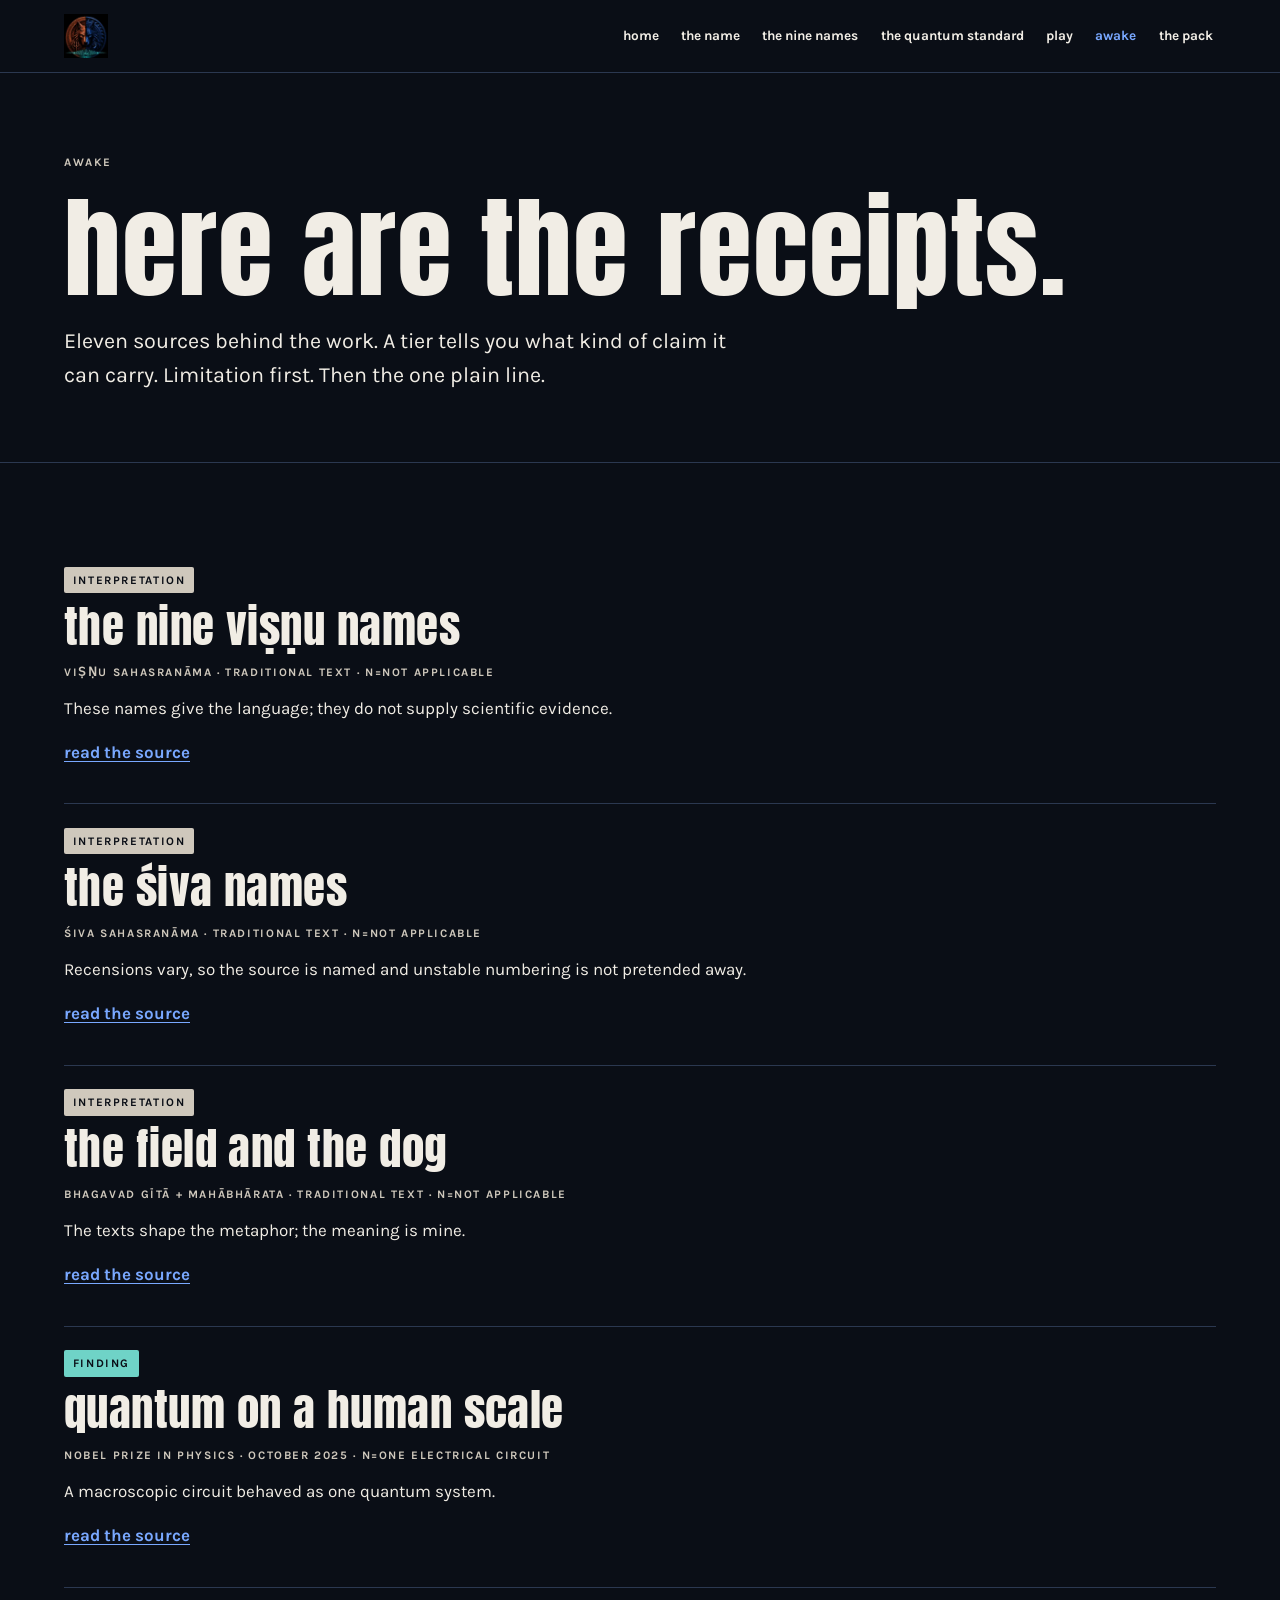
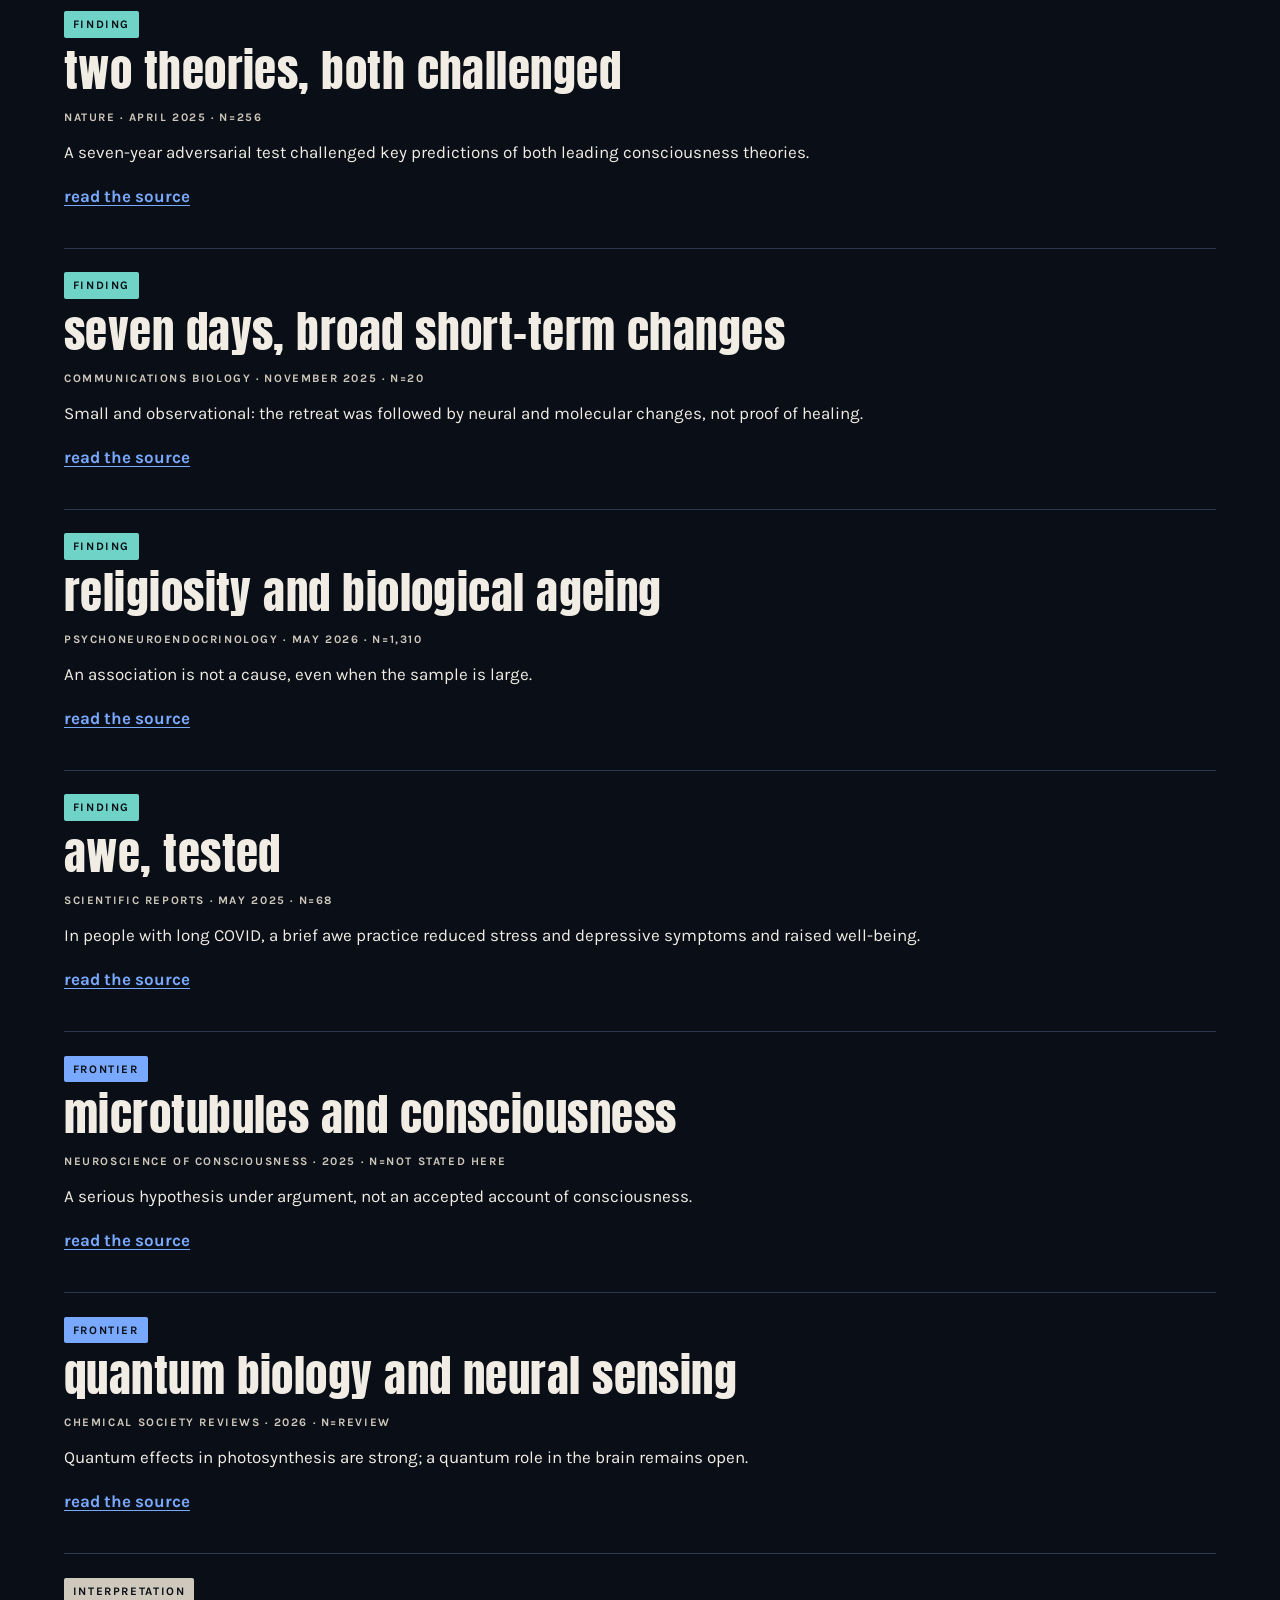
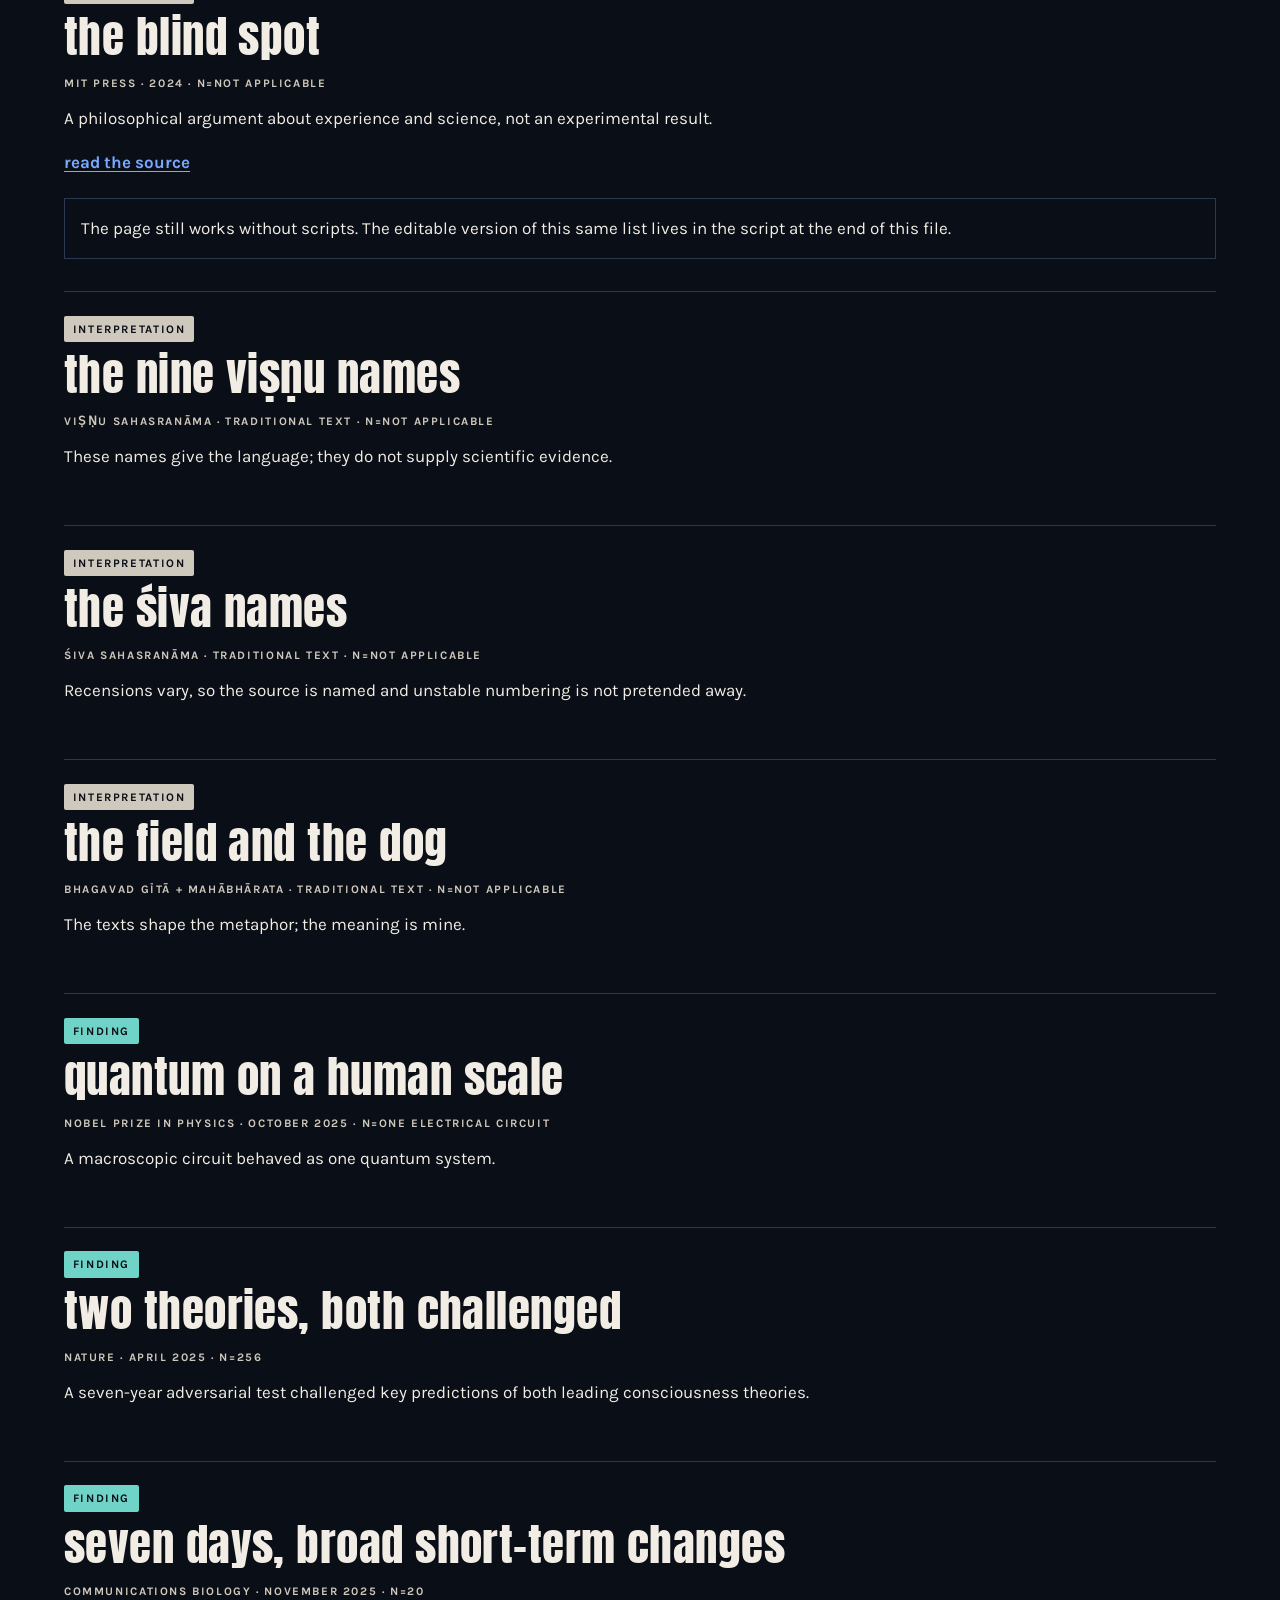
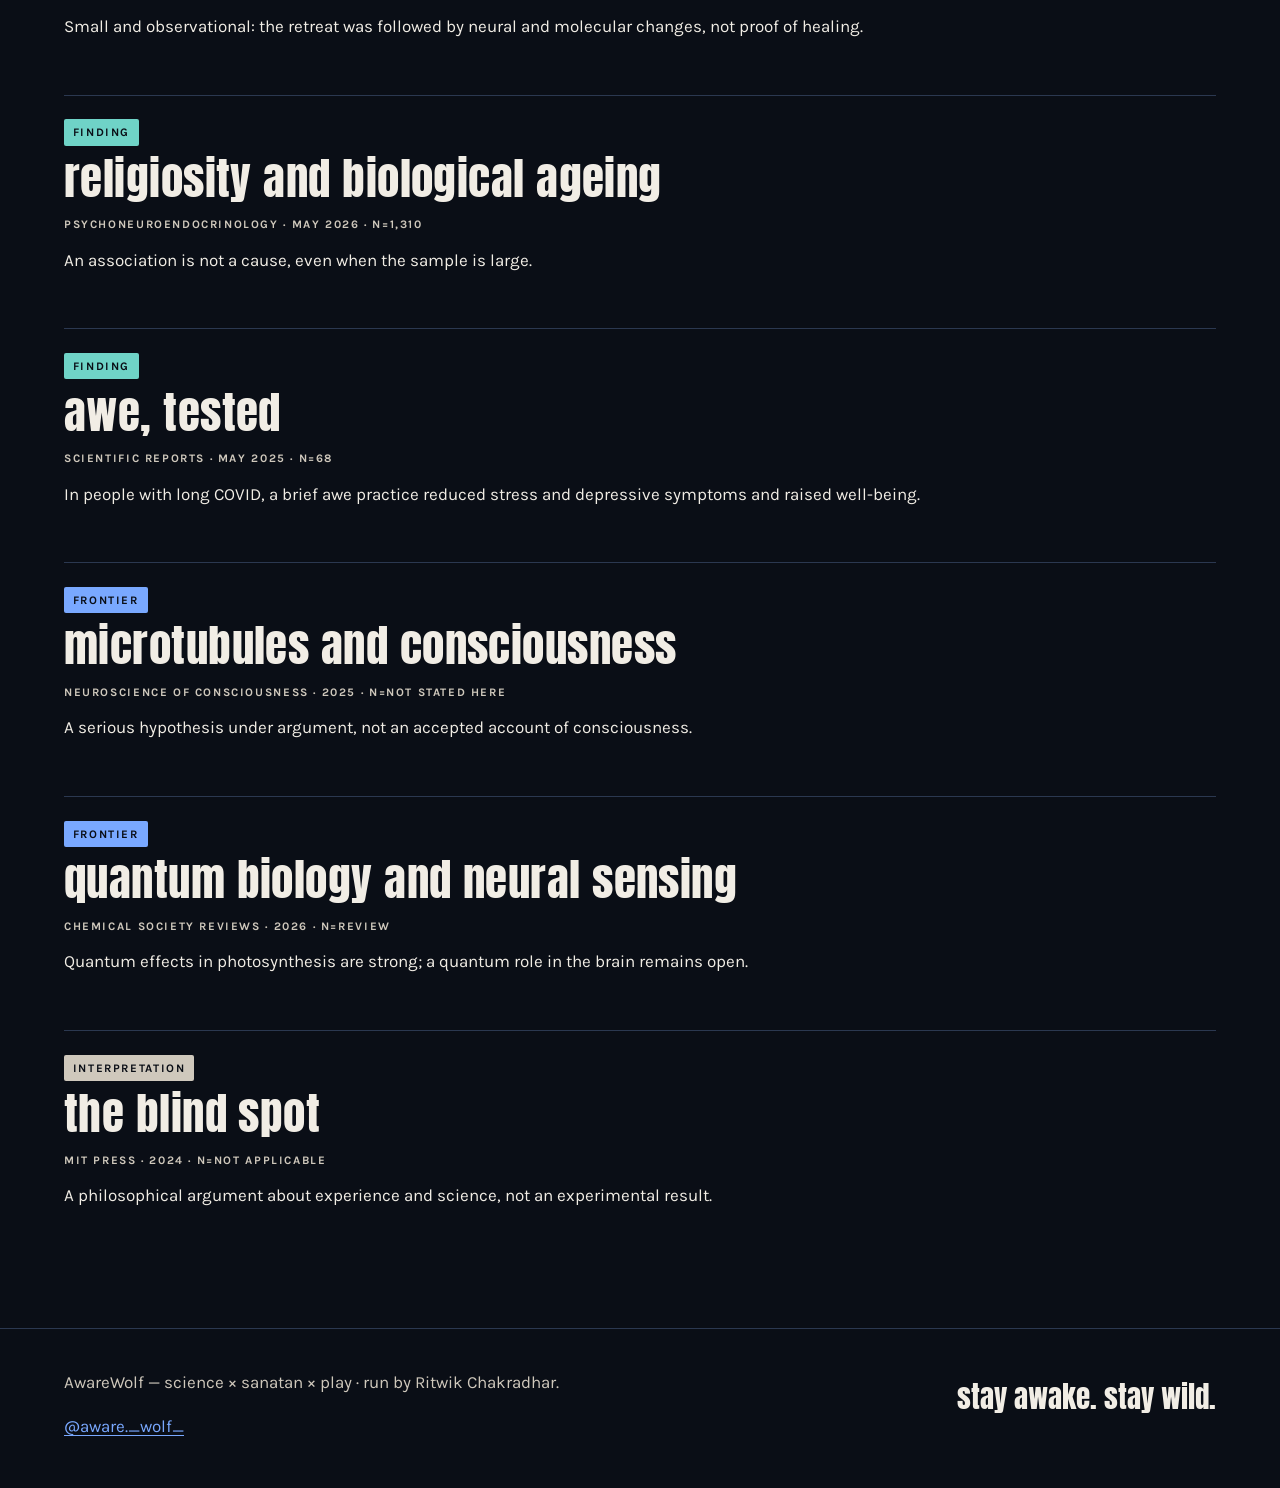
==== commit bf85fb85: "Shape the bridge as a quantum wave packet" ====
--- a/awake.html
+++ b/awake.html
@@ -1,5 +1,5 @@
 <!doctype html><html lang="en"><head><meta charset="utf-8"><meta name="viewport" content="width=device-width,initial-scale=1"><meta name="description" content="The studies behind AwareWolf — with the limitation before the takeaway."><title>Awake — AwareWolf</title><link rel="stylesheet" href="styles.css"></head>
-<body class="night"><a class="skip-link" href="#main">skip to the page</a><header class="site-header"><div class="shell nav-wrap"><a href="index.html" aria-label="AwareWolf home"><img class="brand-mark" src="brand/awarewolf_mark_v11.webp" width="192" height="192" alt="AwareWolf wolf emblem: Shiva orange and Vishnu blue joined by a teal quantum wave and Hamiltonian operator"></a><nav class="site-nav" aria-label="main navigation"><ul><li><a href="index.html">home</a></li><li><a href="name.html">the name</a></li><li><a href="names.html">the nine names</a></li><li><a href="standard.html">the quantum standard</a></li><li><a href="play.html">play</a></li><li><a aria-current="page" href="awake.html">awake</a></li><li><a href="pack.html">the pack</a></li></ul></nav></div></header>
+<body class="night"><a class="skip-link" href="#main">skip to the page</a><header class="site-header"><div class="shell nav-wrap"><a href="index.html" aria-label="AwareWolf home"><img class="brand-mark" src="brand/awarewolf_mark_v12.webp" width="192" height="192" alt="AwareWolf wolf emblem: Shiva orange and Vishnu blue joined by a teal quantum wave packet and Hamiltonian operator"></a><nav class="site-nav" aria-label="main navigation"><ul><li><a href="index.html">home</a></li><li><a href="name.html">the name</a></li><li><a href="names.html">the nine names</a></li><li><a href="standard.html">the quantum standard</a></li><li><a href="play.html">play</a></li><li><a aria-current="page" href="awake.html">awake</a></li><li><a href="pack.html">the pack</a></li></ul></nav></div></header>
 <main id="main"><header class="page-intro shell"><p class="eyebrow">awake</p><h1>here are the receipts.</h1><p class="lede">Eleven sources behind the work. A tier tells you what kind of claim it can carry. Limitation first. Then the one plain line.</p></header>
 <section class="section"><div class="shell"><div id="studies" class="study-list" aria-live="polite"></div>
 <div id="study-fallback" class="study-list"><p class="noscript-note">The page still works without scripts. The editable version of this same list lives in the script at the end of this file.</p>
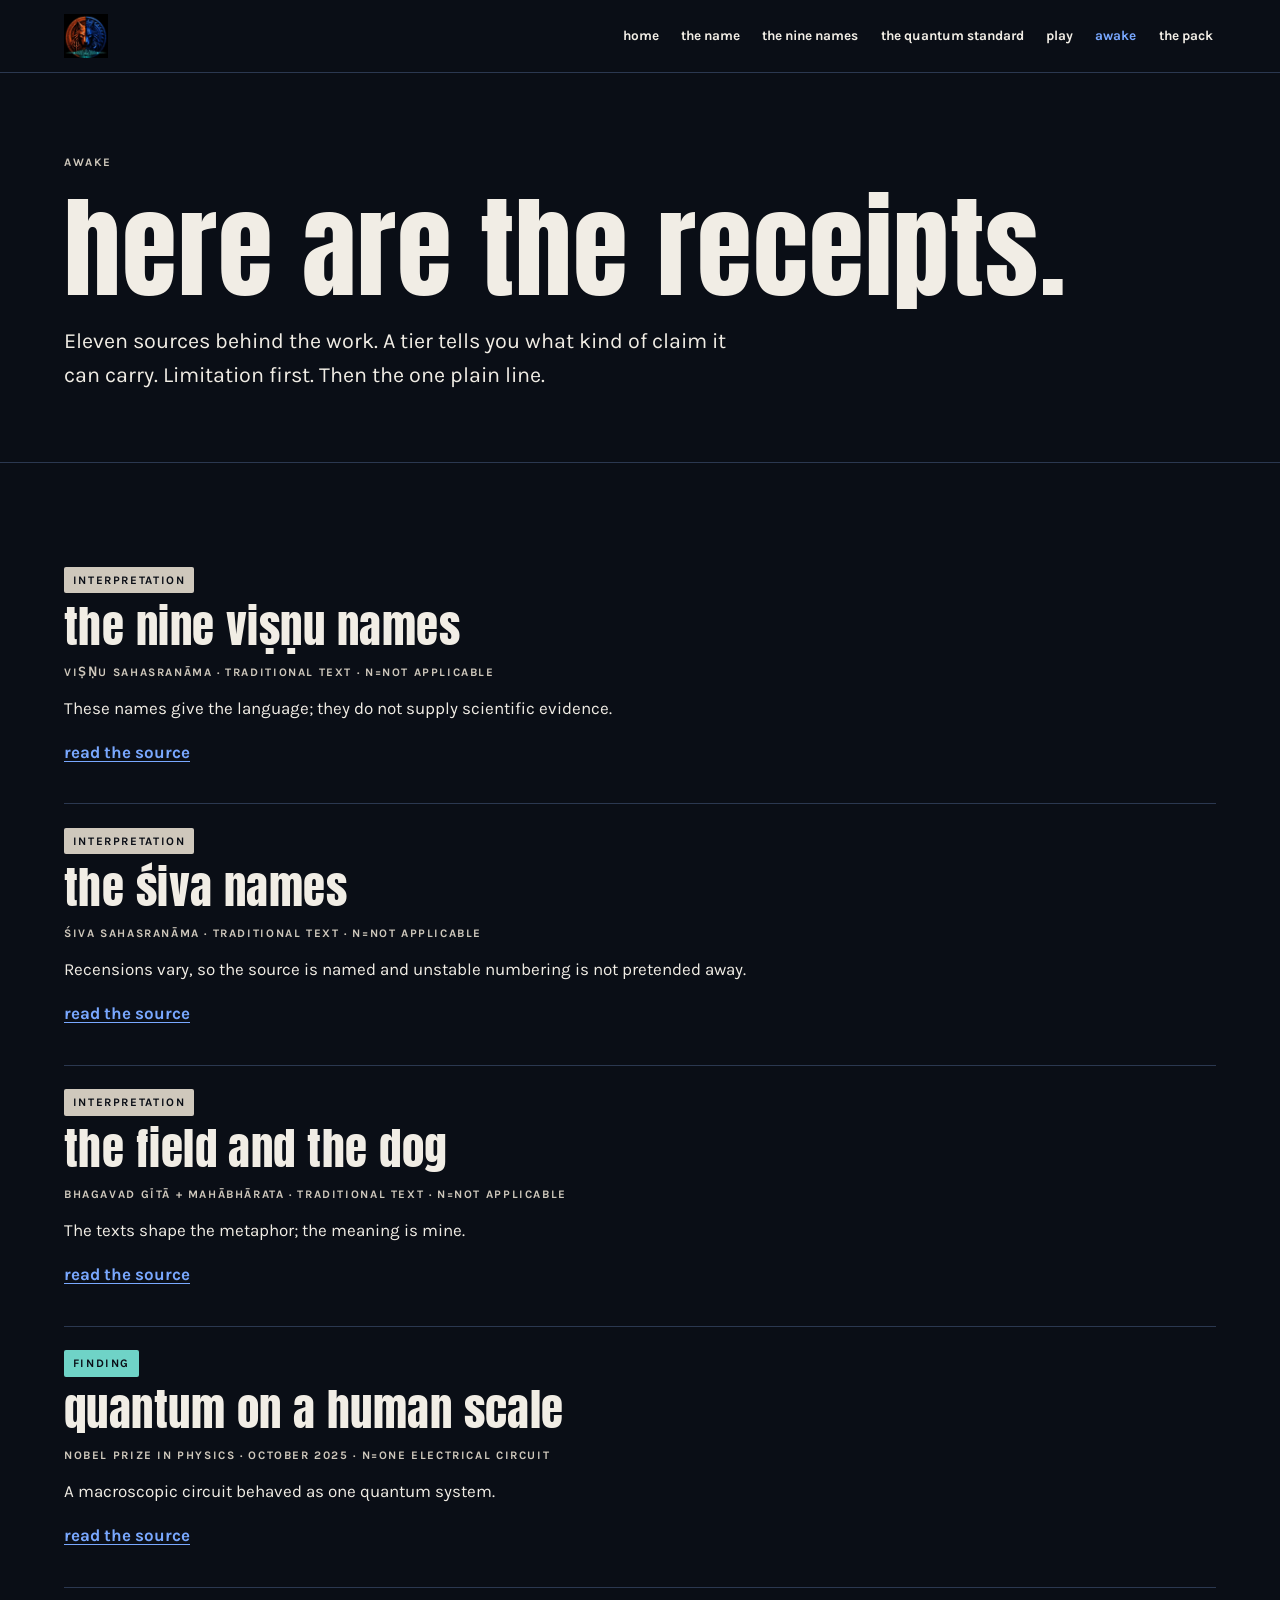
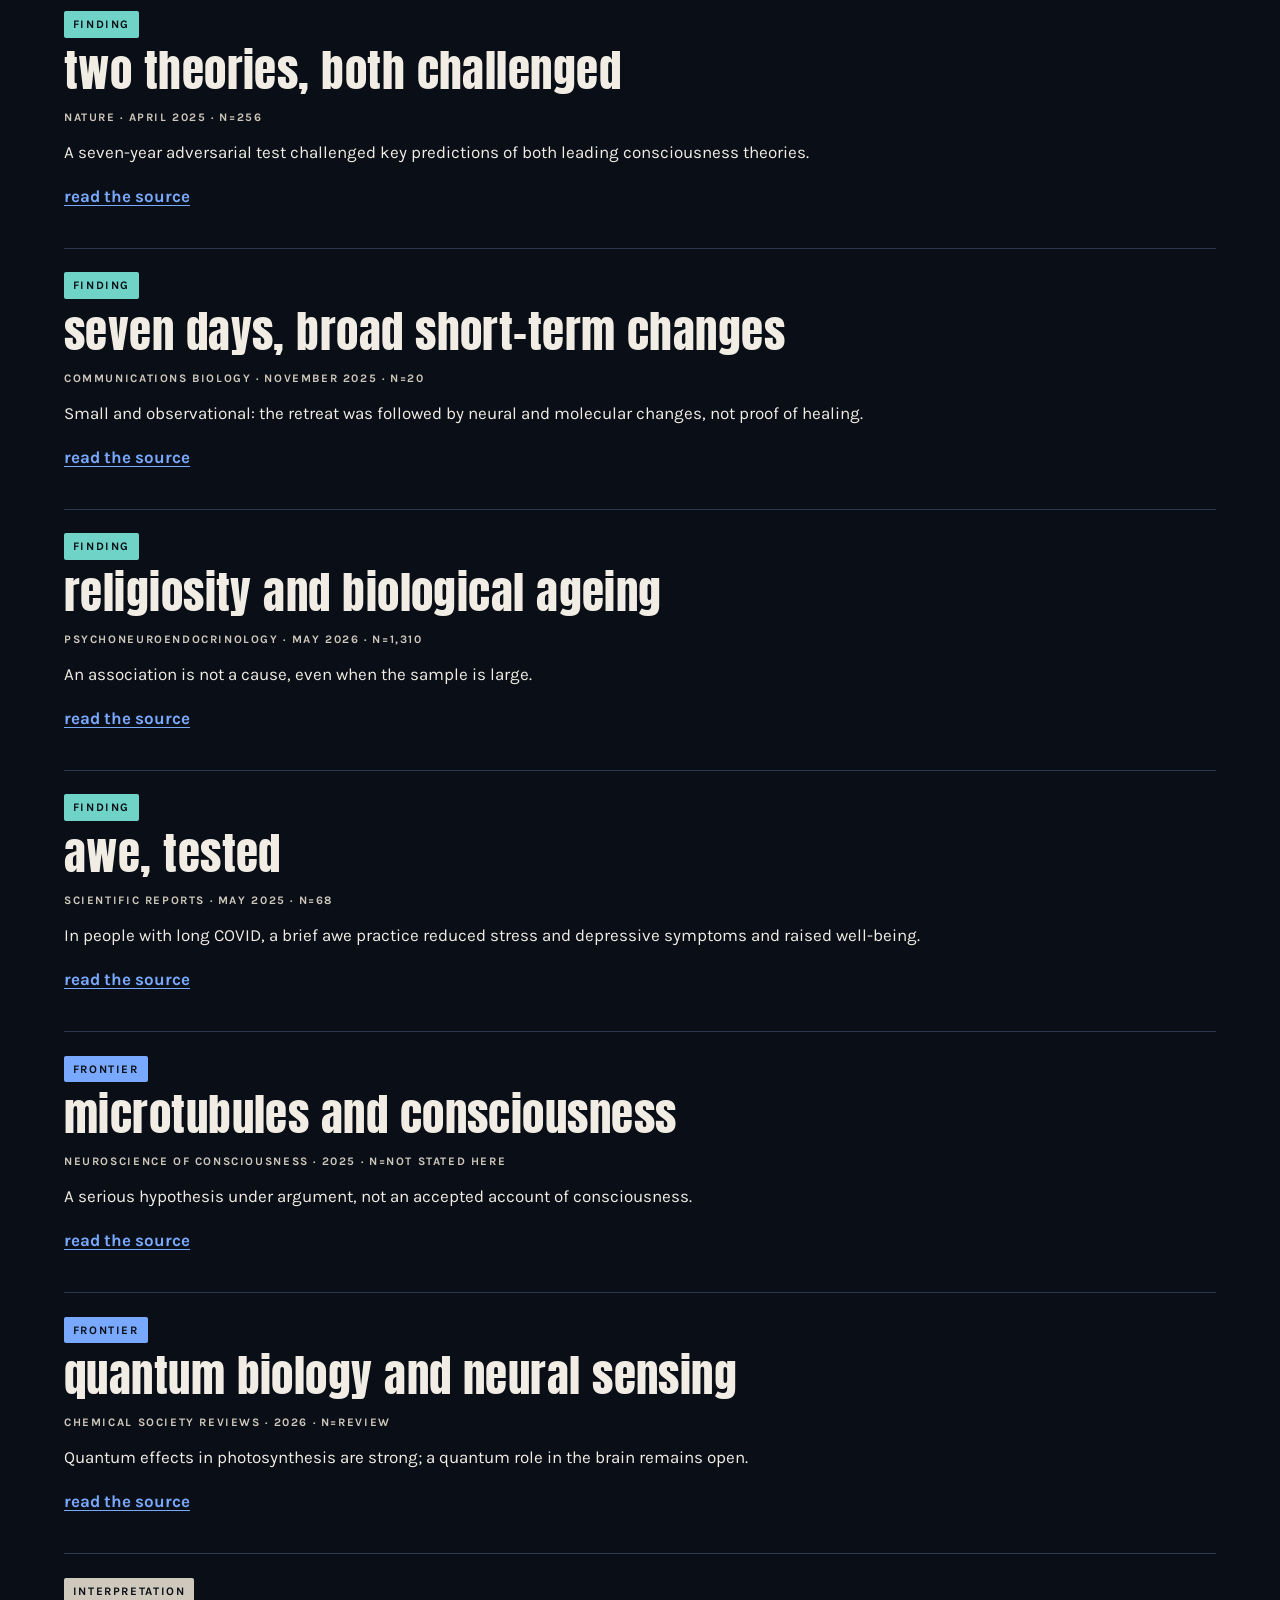
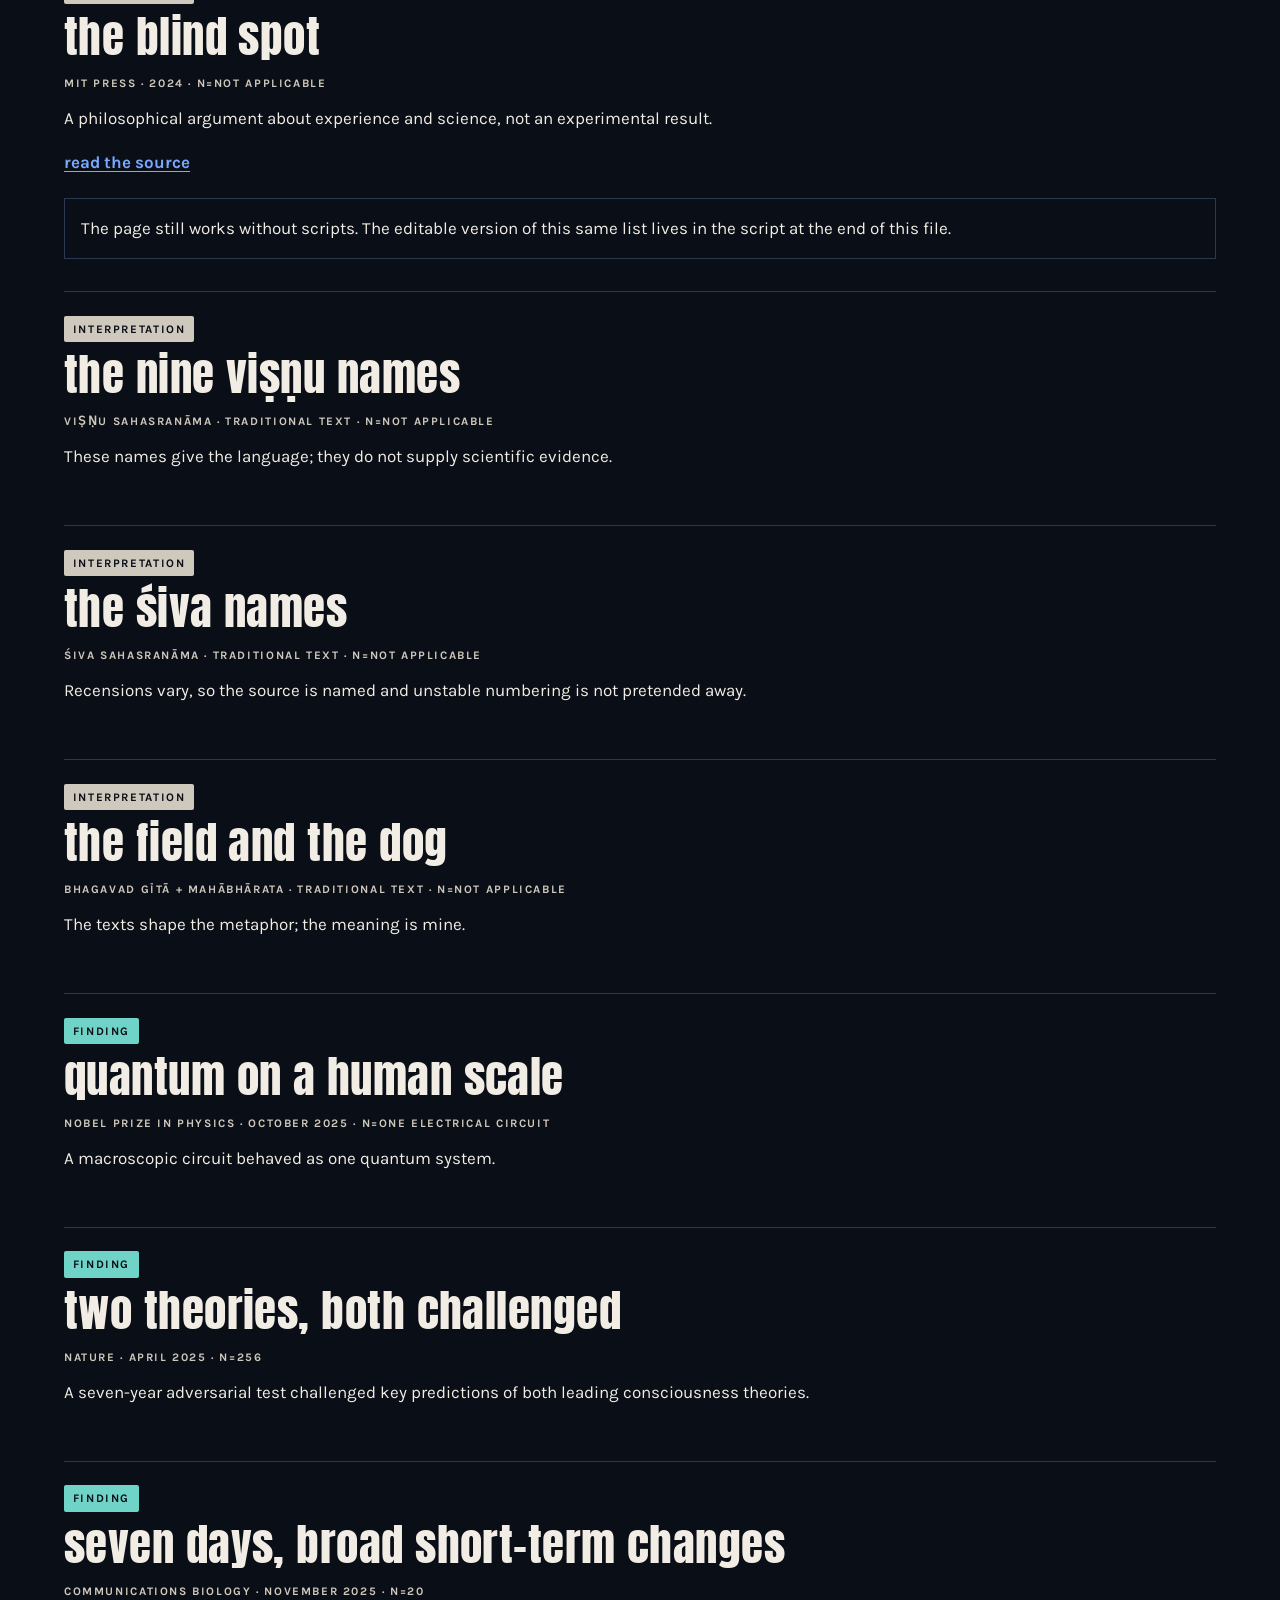
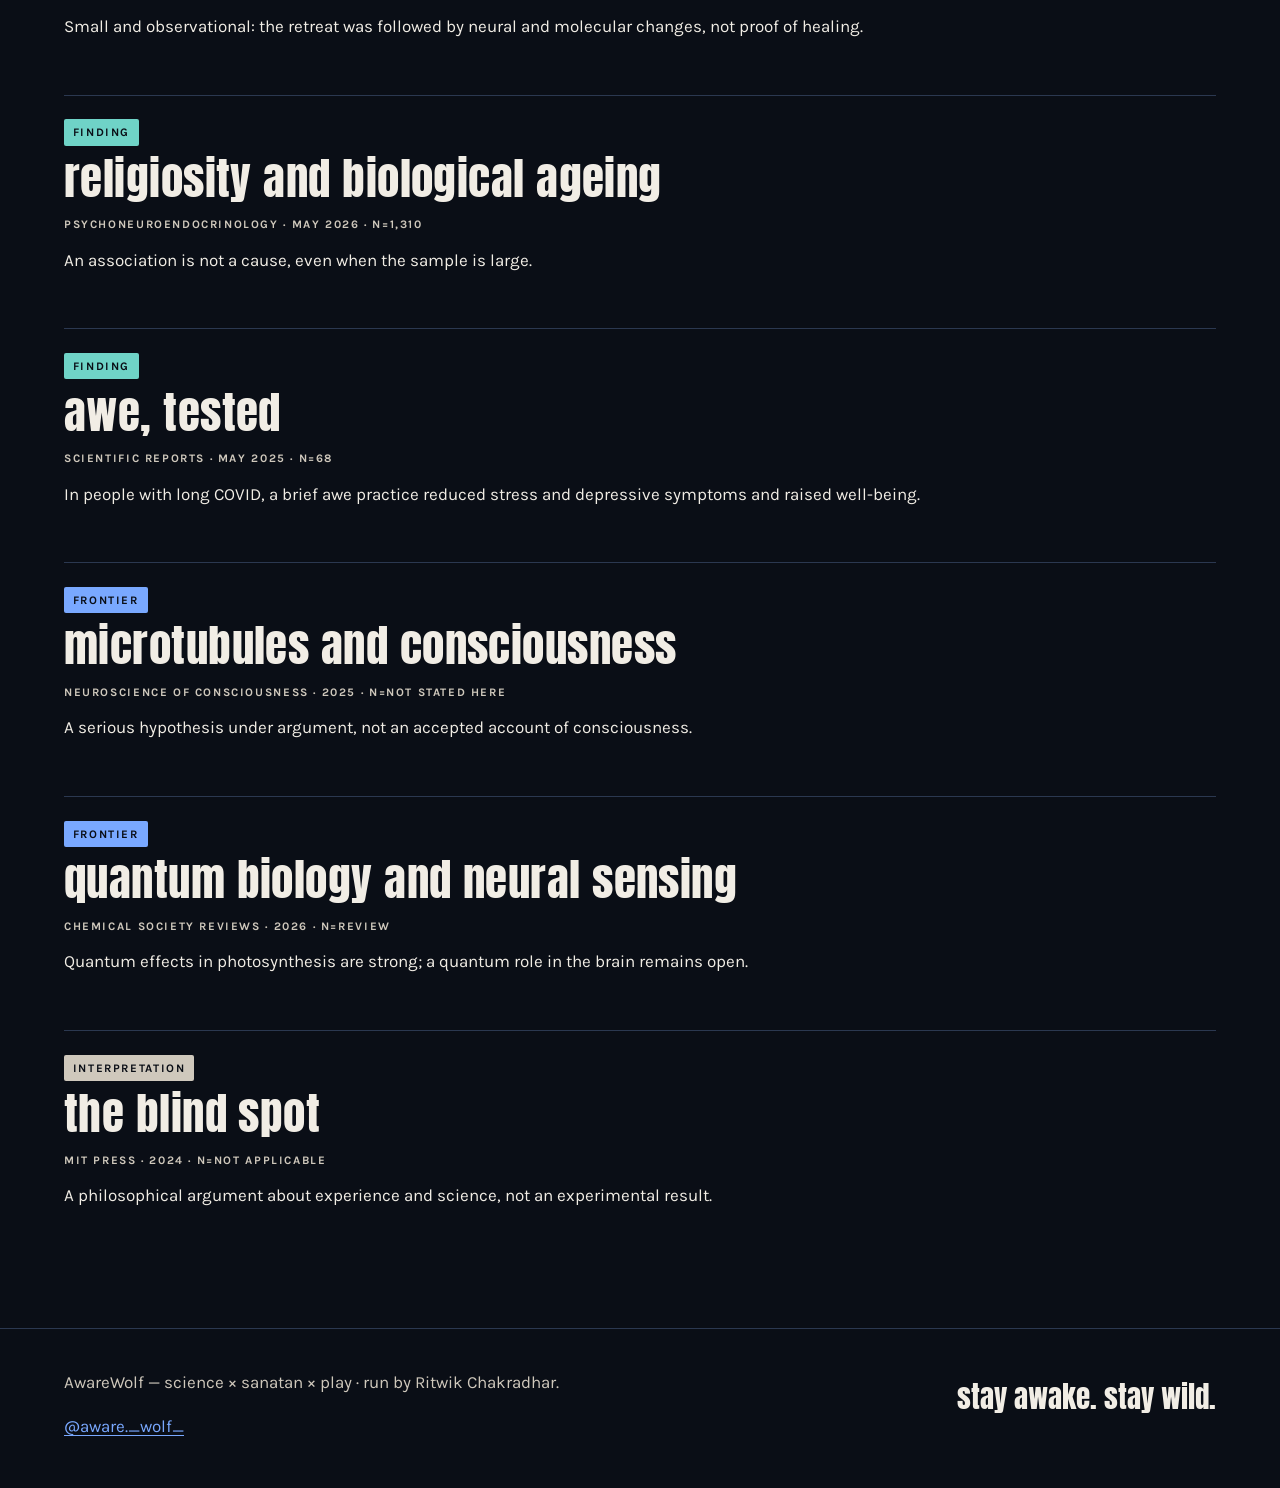
==== commit 9a280c9c: "Brighten the Shiva and Narayan identity colors" ====
--- a/awake.html
+++ b/awake.html
@@ -1,5 +1,5 @@
 <!doctype html><html lang="en"><head><meta charset="utf-8"><meta name="viewport" content="width=device-width,initial-scale=1"><meta name="description" content="The studies behind AwareWolf — with the limitation before the takeaway."><title>Awake — AwareWolf</title><link rel="stylesheet" href="styles.css"></head>
-<body class="night"><a class="skip-link" href="#main">skip to the page</a><header class="site-header"><div class="shell nav-wrap"><a href="index.html" aria-label="AwareWolf home"><img class="brand-mark" src="brand/awarewolf_mark_v12.webp" width="192" height="192" alt="AwareWolf wolf emblem: Shiva orange and Vishnu blue joined by a teal quantum wave packet and Hamiltonian operator"></a><nav class="site-nav" aria-label="main navigation"><ul><li><a href="index.html">home</a></li><li><a href="name.html">the name</a></li><li><a href="names.html">the nine names</a></li><li><a href="standard.html">the quantum standard</a></li><li><a href="play.html">play</a></li><li><a aria-current="page" href="awake.html">awake</a></li><li><a href="pack.html">the pack</a></li></ul></nav></div></header>
+<body class="night"><a class="skip-link" href="#main">skip to the page</a><header class="site-header"><div class="shell nav-wrap"><a href="index.html" aria-label="AwareWolf home"><img class="brand-mark" src="brand/awarewolf_mark_v13.webp" width="192" height="192" alt="AwareWolf wolf emblem: Shiva orange and Vishnu blue joined by a teal quantum wave packet and Hamiltonian operator"></a><nav class="site-nav" aria-label="main navigation"><ul><li><a href="index.html">home</a></li><li><a href="name.html">the name</a></li><li><a href="names.html">the nine names</a></li><li><a href="standard.html">the quantum standard</a></li><li><a href="play.html">play</a></li><li><a aria-current="page" href="awake.html">awake</a></li><li><a href="pack.html">the pack</a></li></ul></nav></div></header>
 <main id="main"><header class="page-intro shell"><p class="eyebrow">awake</p><h1>here are the receipts.</h1><p class="lede">Eleven sources behind the work. A tier tells you what kind of claim it can carry. Limitation first. Then the one plain line.</p></header>
 <section class="section"><div class="shell"><div id="studies" class="study-list" aria-live="polite"></div>
 <div id="study-fallback" class="study-list"><p class="noscript-note">The page still works without scripts. The editable version of this same list lives in the script at the end of this file.</p>
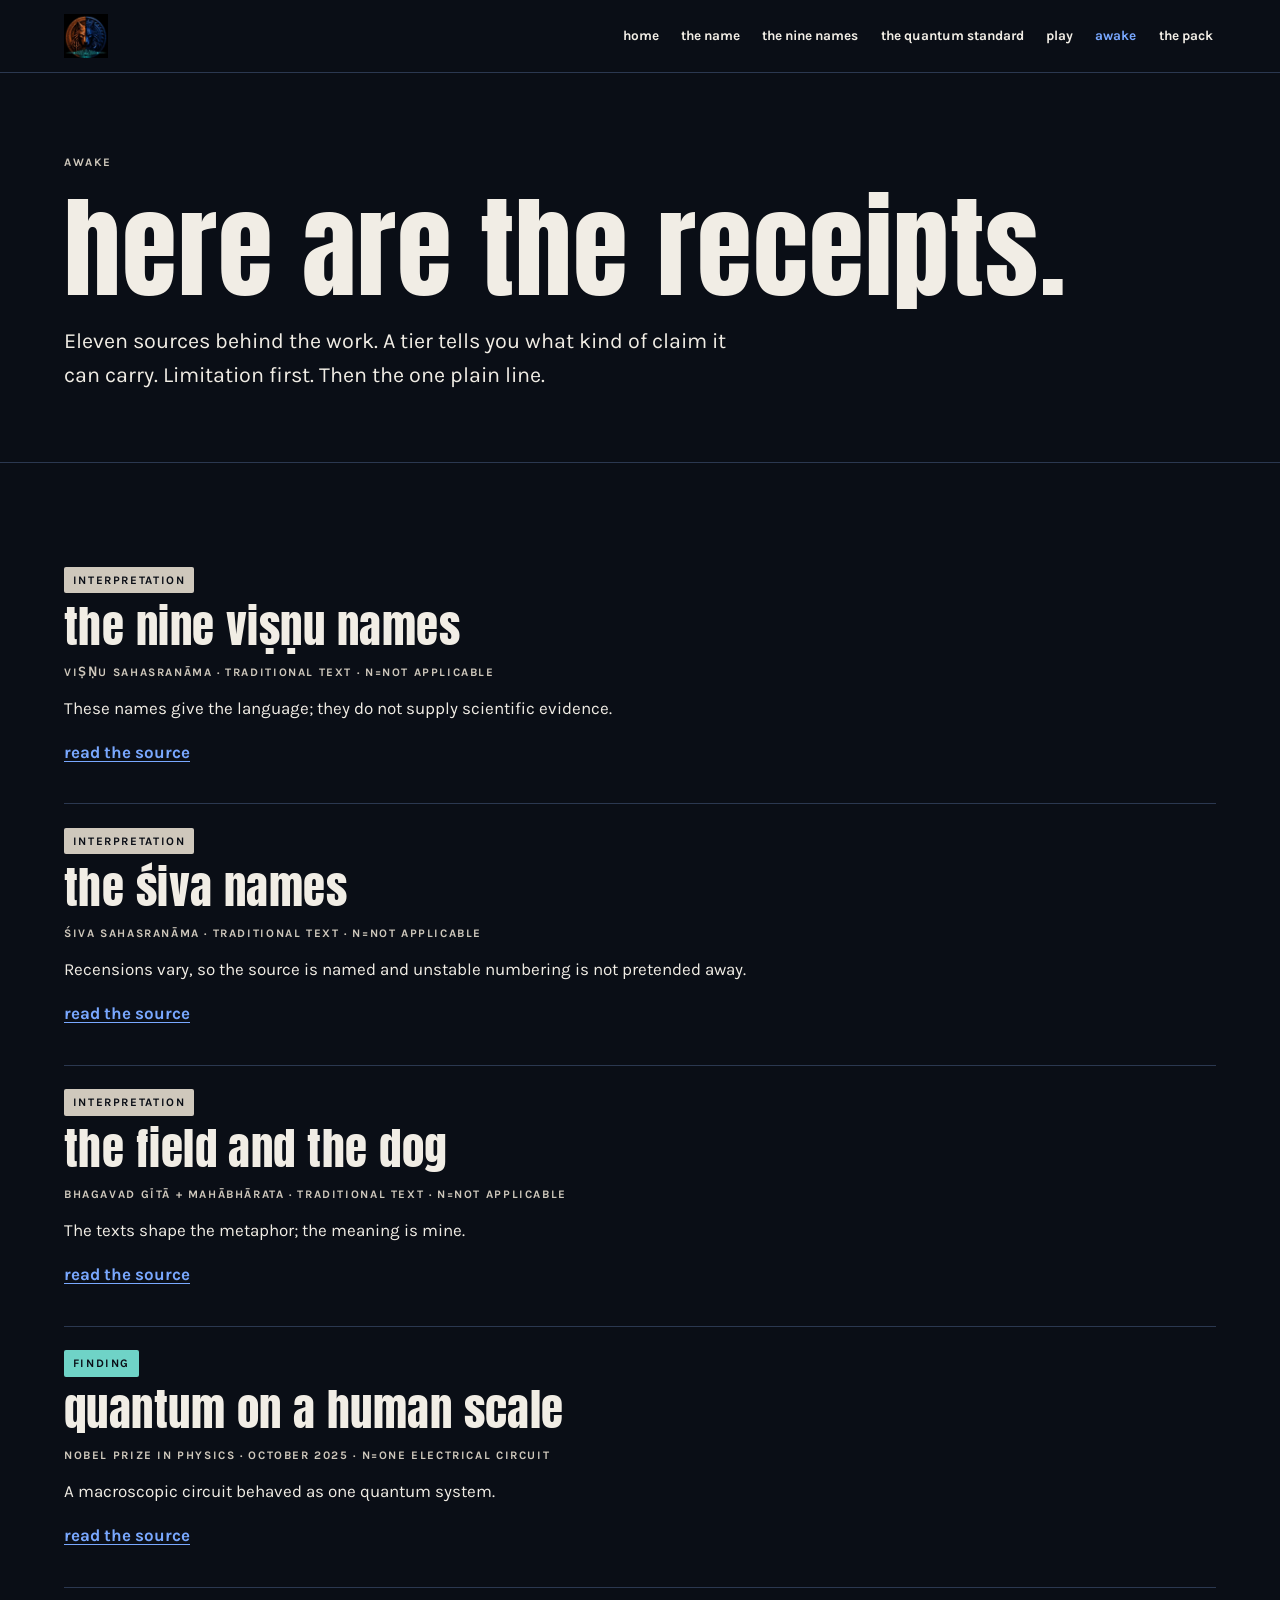
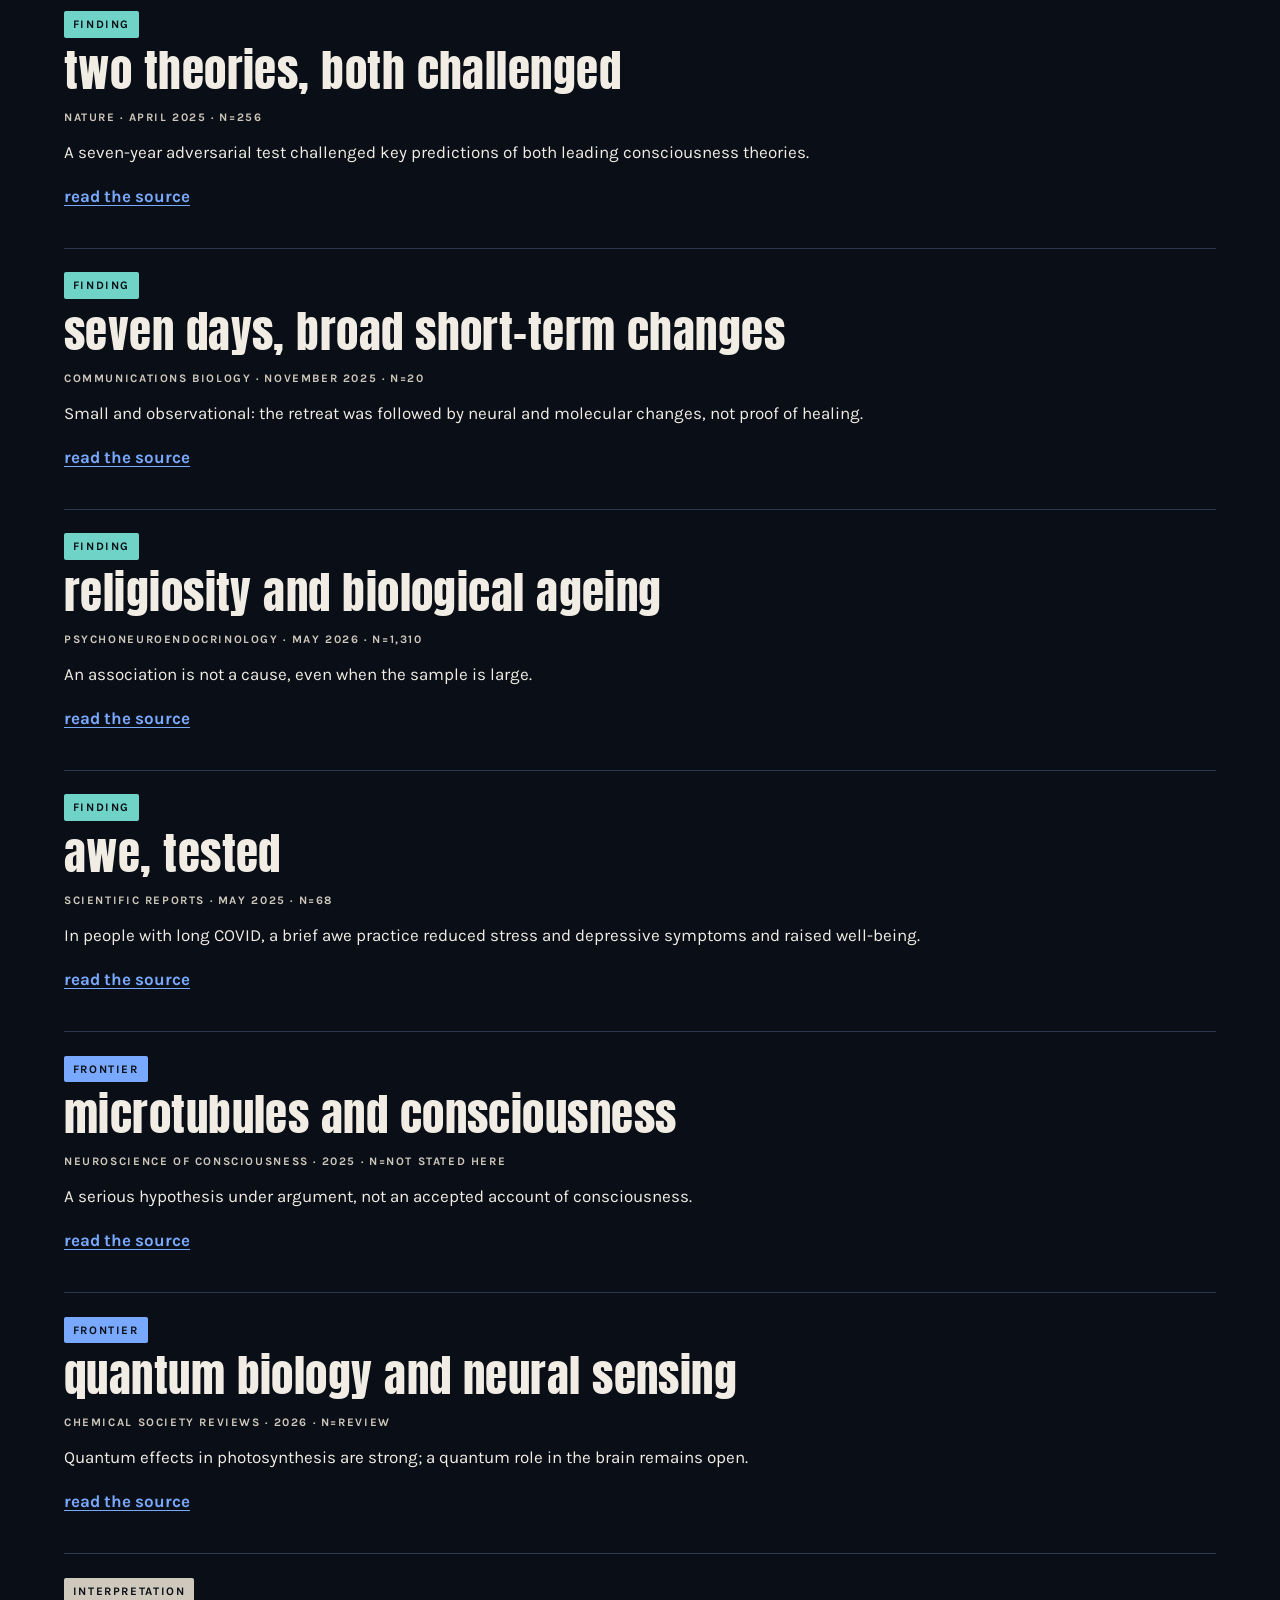
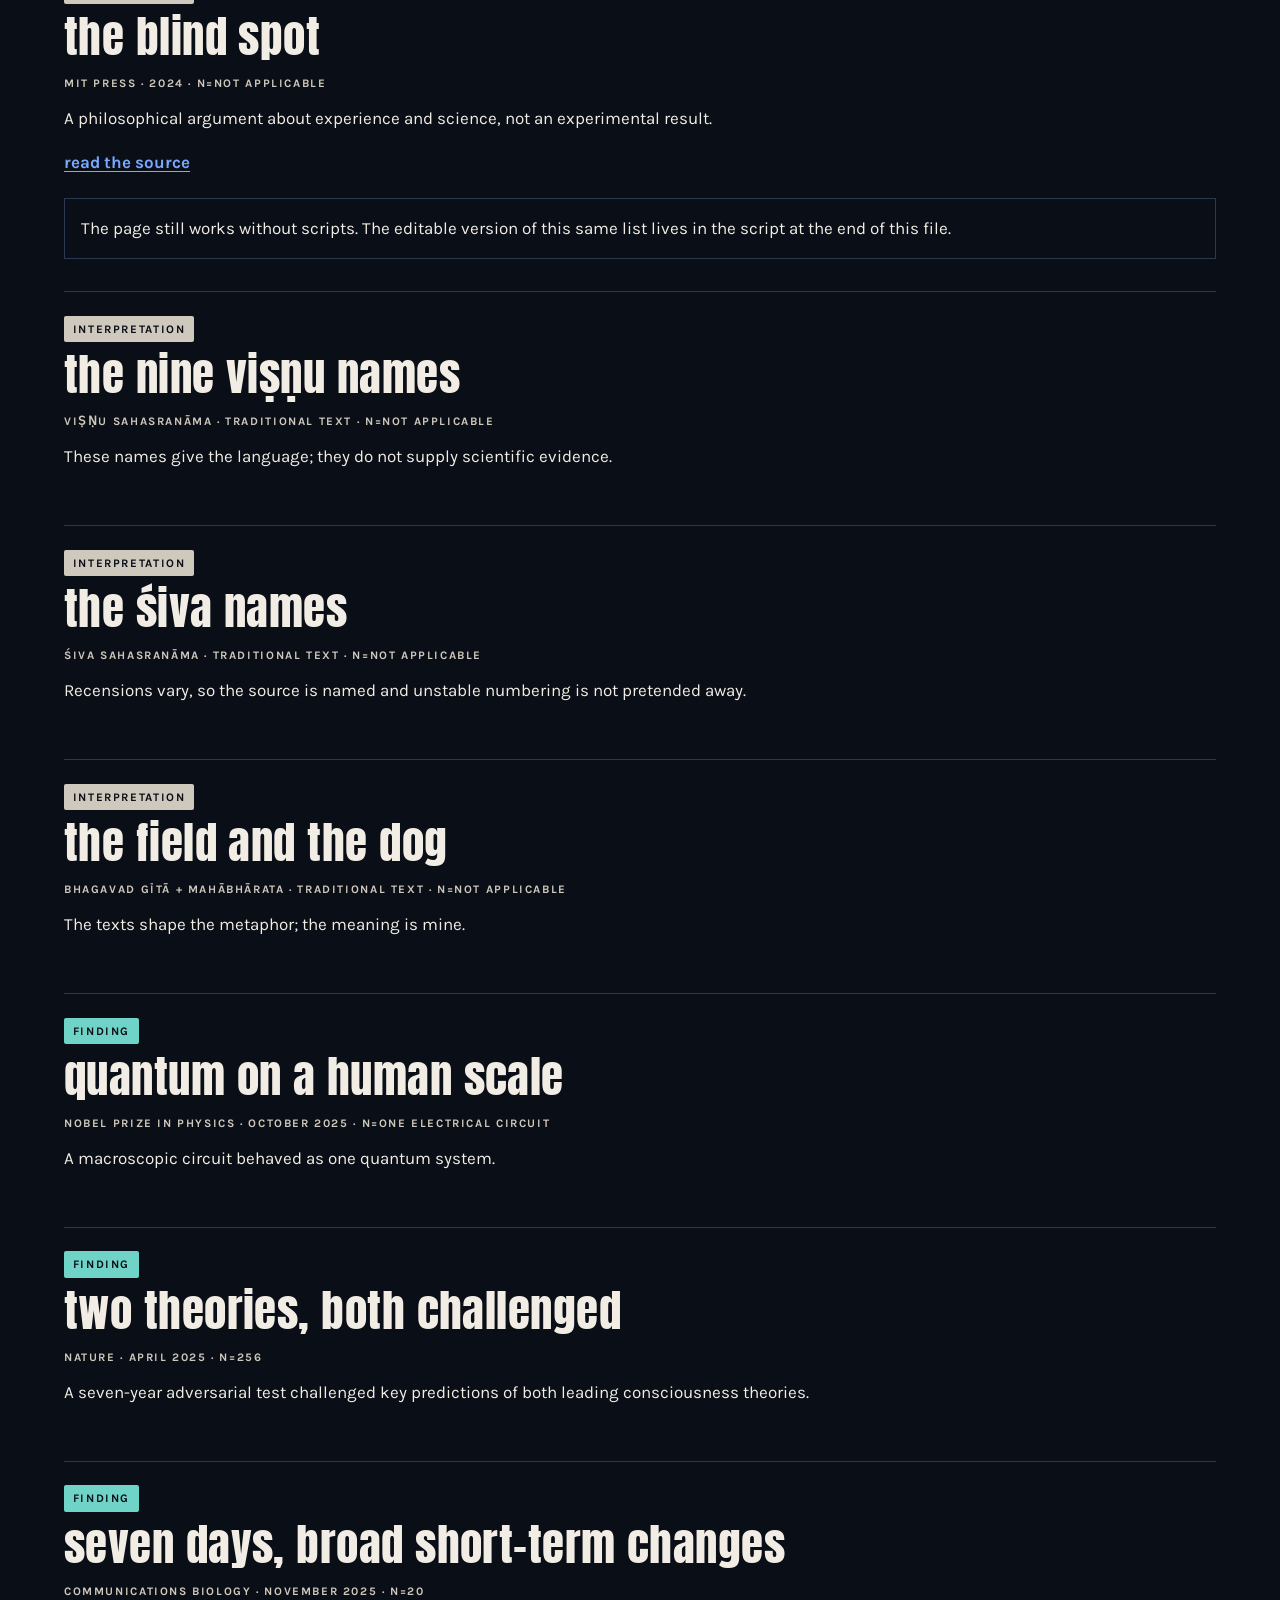
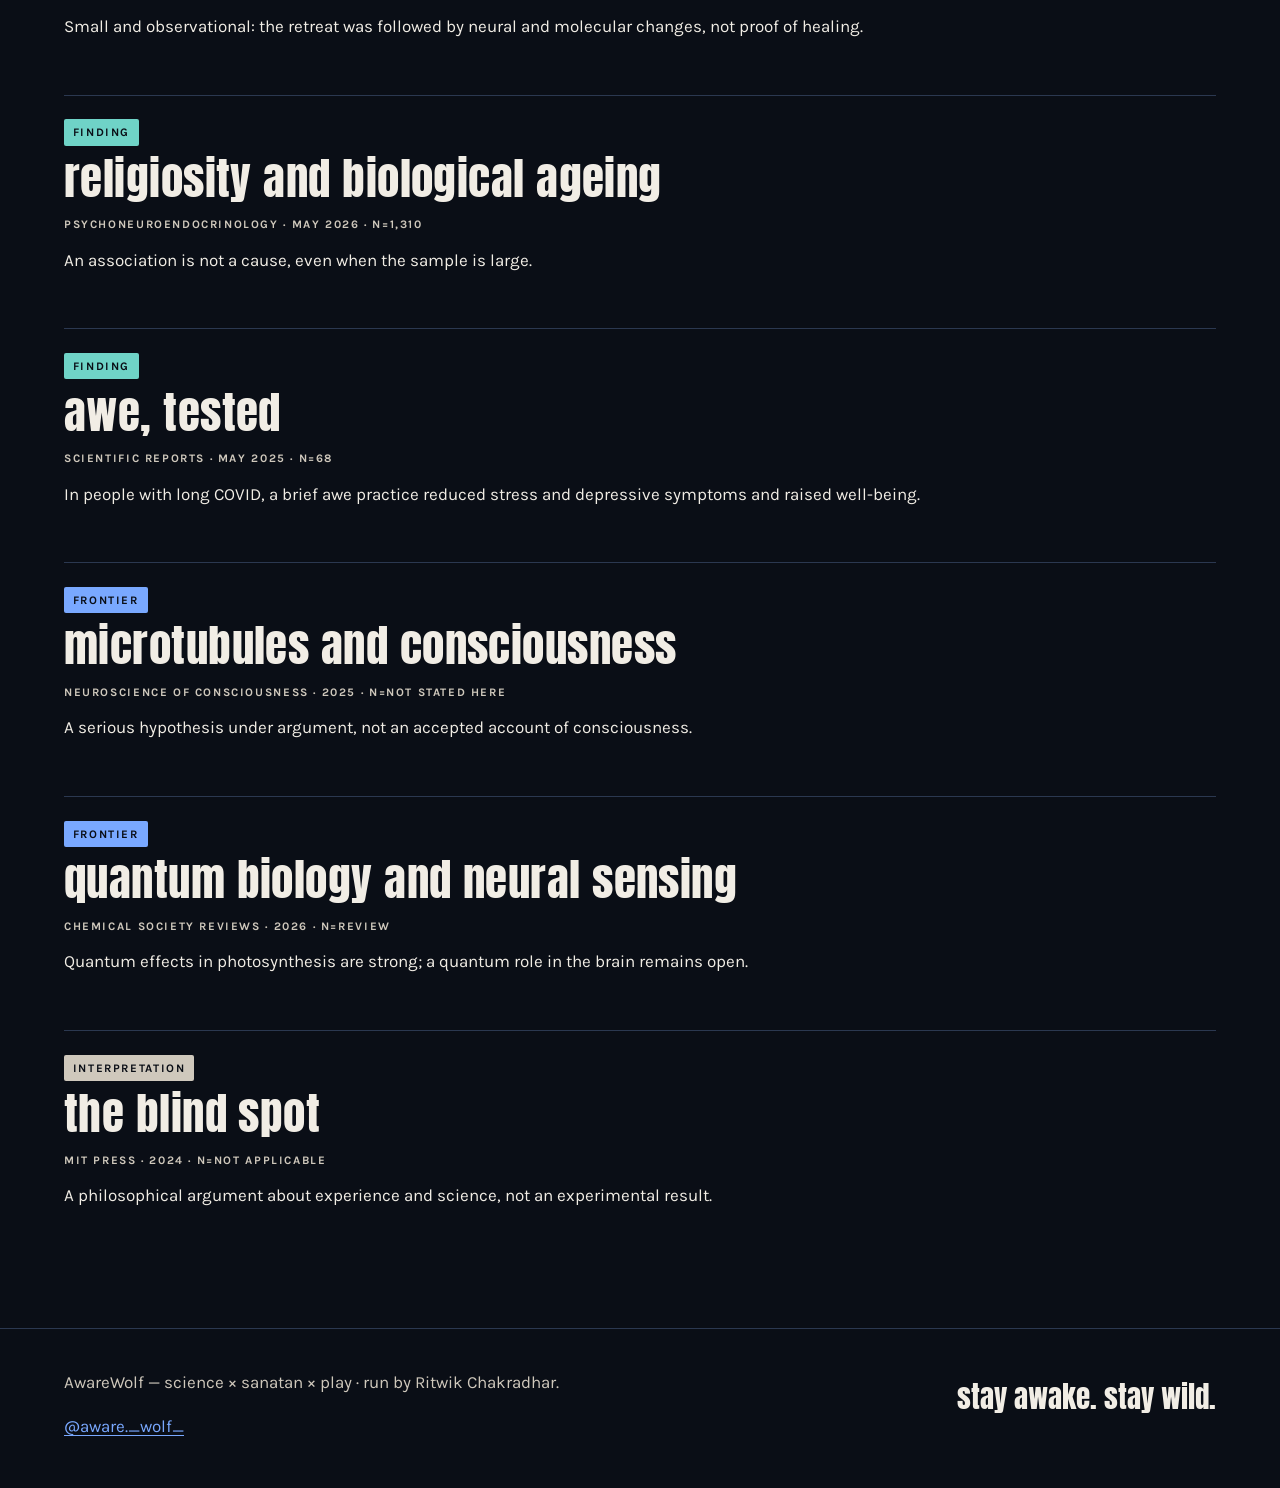
==== commit 2dcefcc8: "Refine the identity to an elegant tonal balance" ====
--- a/awake.html
+++ b/awake.html
@@ -1,5 +1,5 @@
 <!doctype html><html lang="en"><head><meta charset="utf-8"><meta name="viewport" content="width=device-width,initial-scale=1"><meta name="description" content="The studies behind AwareWolf — with the limitation before the takeaway."><title>Awake — AwareWolf</title><link rel="stylesheet" href="styles.css"></head>
-<body class="night"><a class="skip-link" href="#main">skip to the page</a><header class="site-header"><div class="shell nav-wrap"><a href="index.html" aria-label="AwareWolf home"><img class="brand-mark" src="brand/awarewolf_mark_v13.webp" width="192" height="192" alt="AwareWolf wolf emblem: Shiva orange and Vishnu blue joined by a teal quantum wave packet and Hamiltonian operator"></a><nav class="site-nav" aria-label="main navigation"><ul><li><a href="index.html">home</a></li><li><a href="name.html">the name</a></li><li><a href="names.html">the nine names</a></li><li><a href="standard.html">the quantum standard</a></li><li><a href="play.html">play</a></li><li><a aria-current="page" href="awake.html">awake</a></li><li><a href="pack.html">the pack</a></li></ul></nav></div></header>
+<body class="night"><a class="skip-link" href="#main">skip to the page</a><header class="site-header"><div class="shell nav-wrap"><a href="index.html" aria-label="AwareWolf home"><img class="brand-mark" src="brand/awarewolf_mark_v14.webp" width="192" height="192" alt="AwareWolf wolf emblem: Shiva orange and Vishnu blue joined by a teal quantum wave packet and Hamiltonian operator"></a><nav class="site-nav" aria-label="main navigation"><ul><li><a href="index.html">home</a></li><li><a href="name.html">the name</a></li><li><a href="names.html">the nine names</a></li><li><a href="standard.html">the quantum standard</a></li><li><a href="play.html">play</a></li><li><a aria-current="page" href="awake.html">awake</a></li><li><a href="pack.html">the pack</a></li></ul></nav></div></header>
 <main id="main"><header class="page-intro shell"><p class="eyebrow">awake</p><h1>here are the receipts.</h1><p class="lede">Eleven sources behind the work. A tier tells you what kind of claim it can carry. Limitation first. Then the one plain line.</p></header>
 <section class="section"><div class="shell"><div id="studies" class="study-list" aria-live="polite"></div>
 <div id="study-fallback" class="study-list"><p class="noscript-note">The page still works without scripts. The editable version of this same list lives in the script at the end of this file.</p>
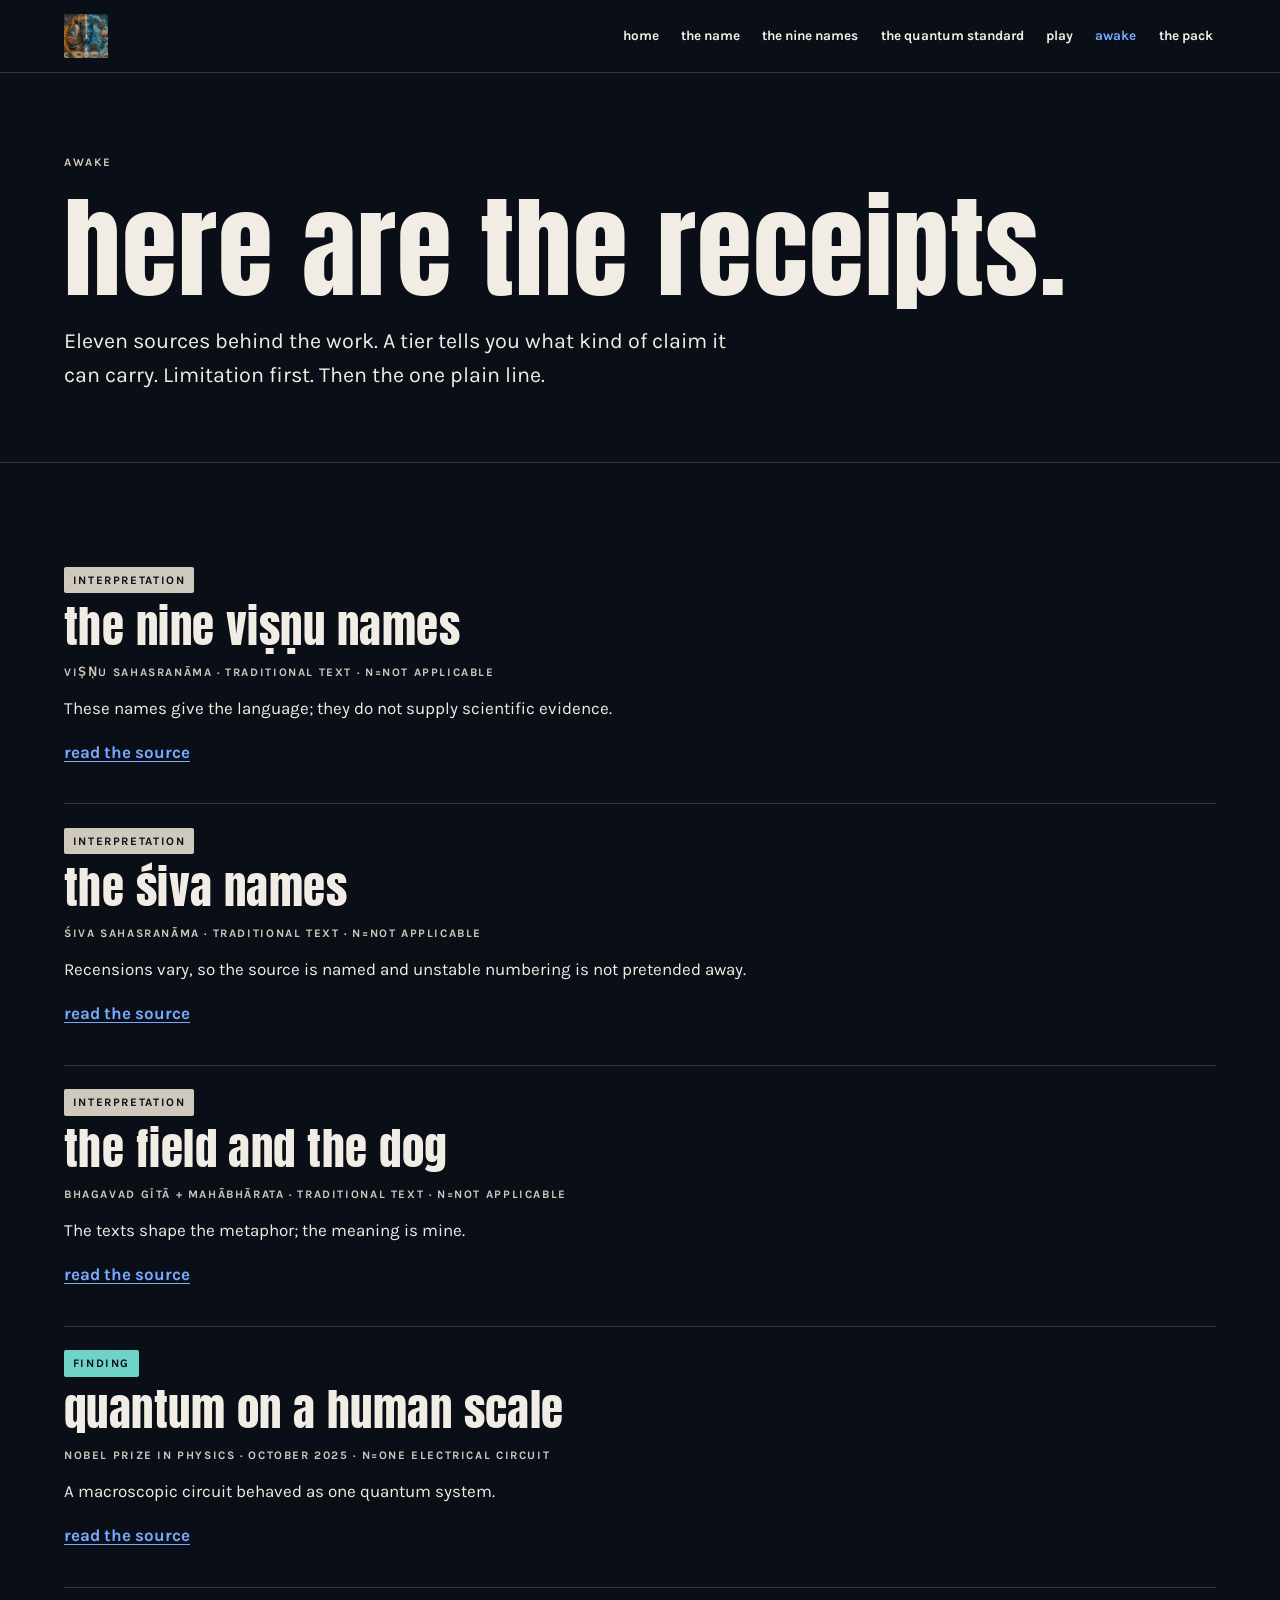
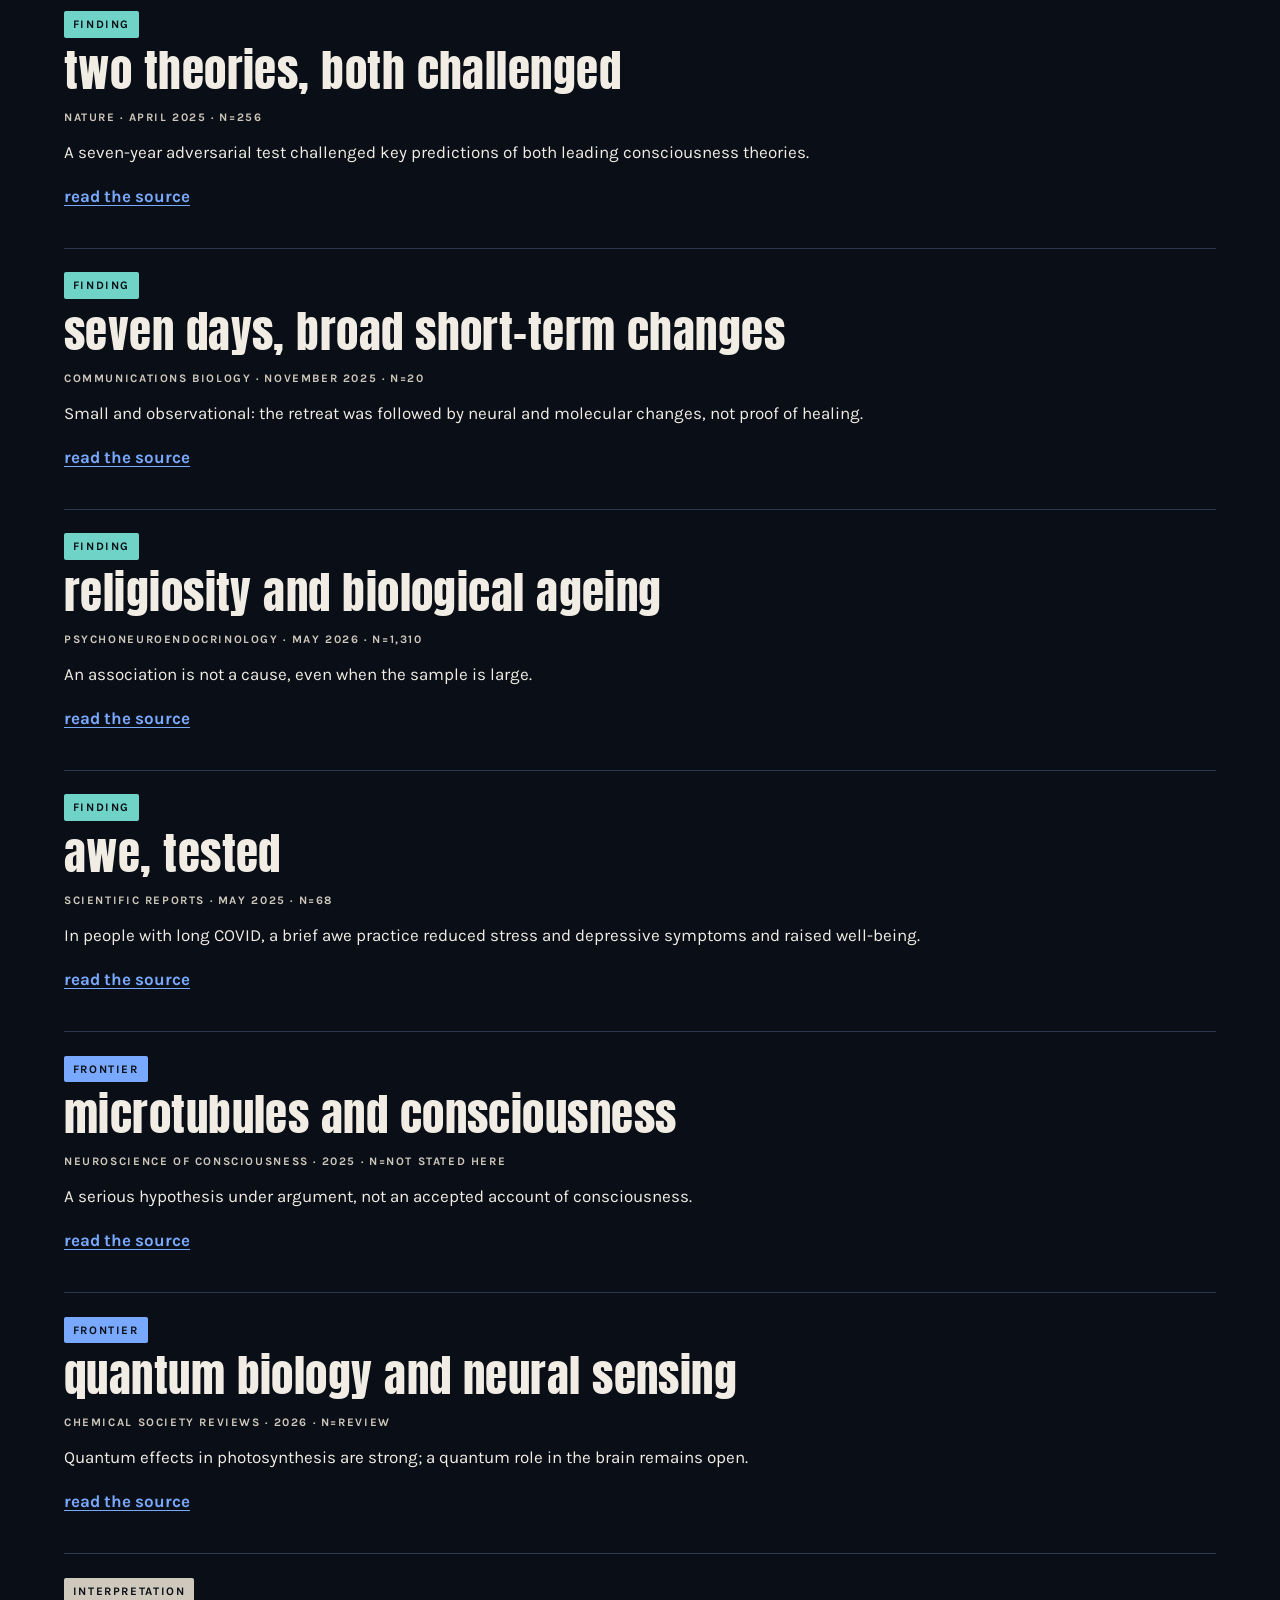
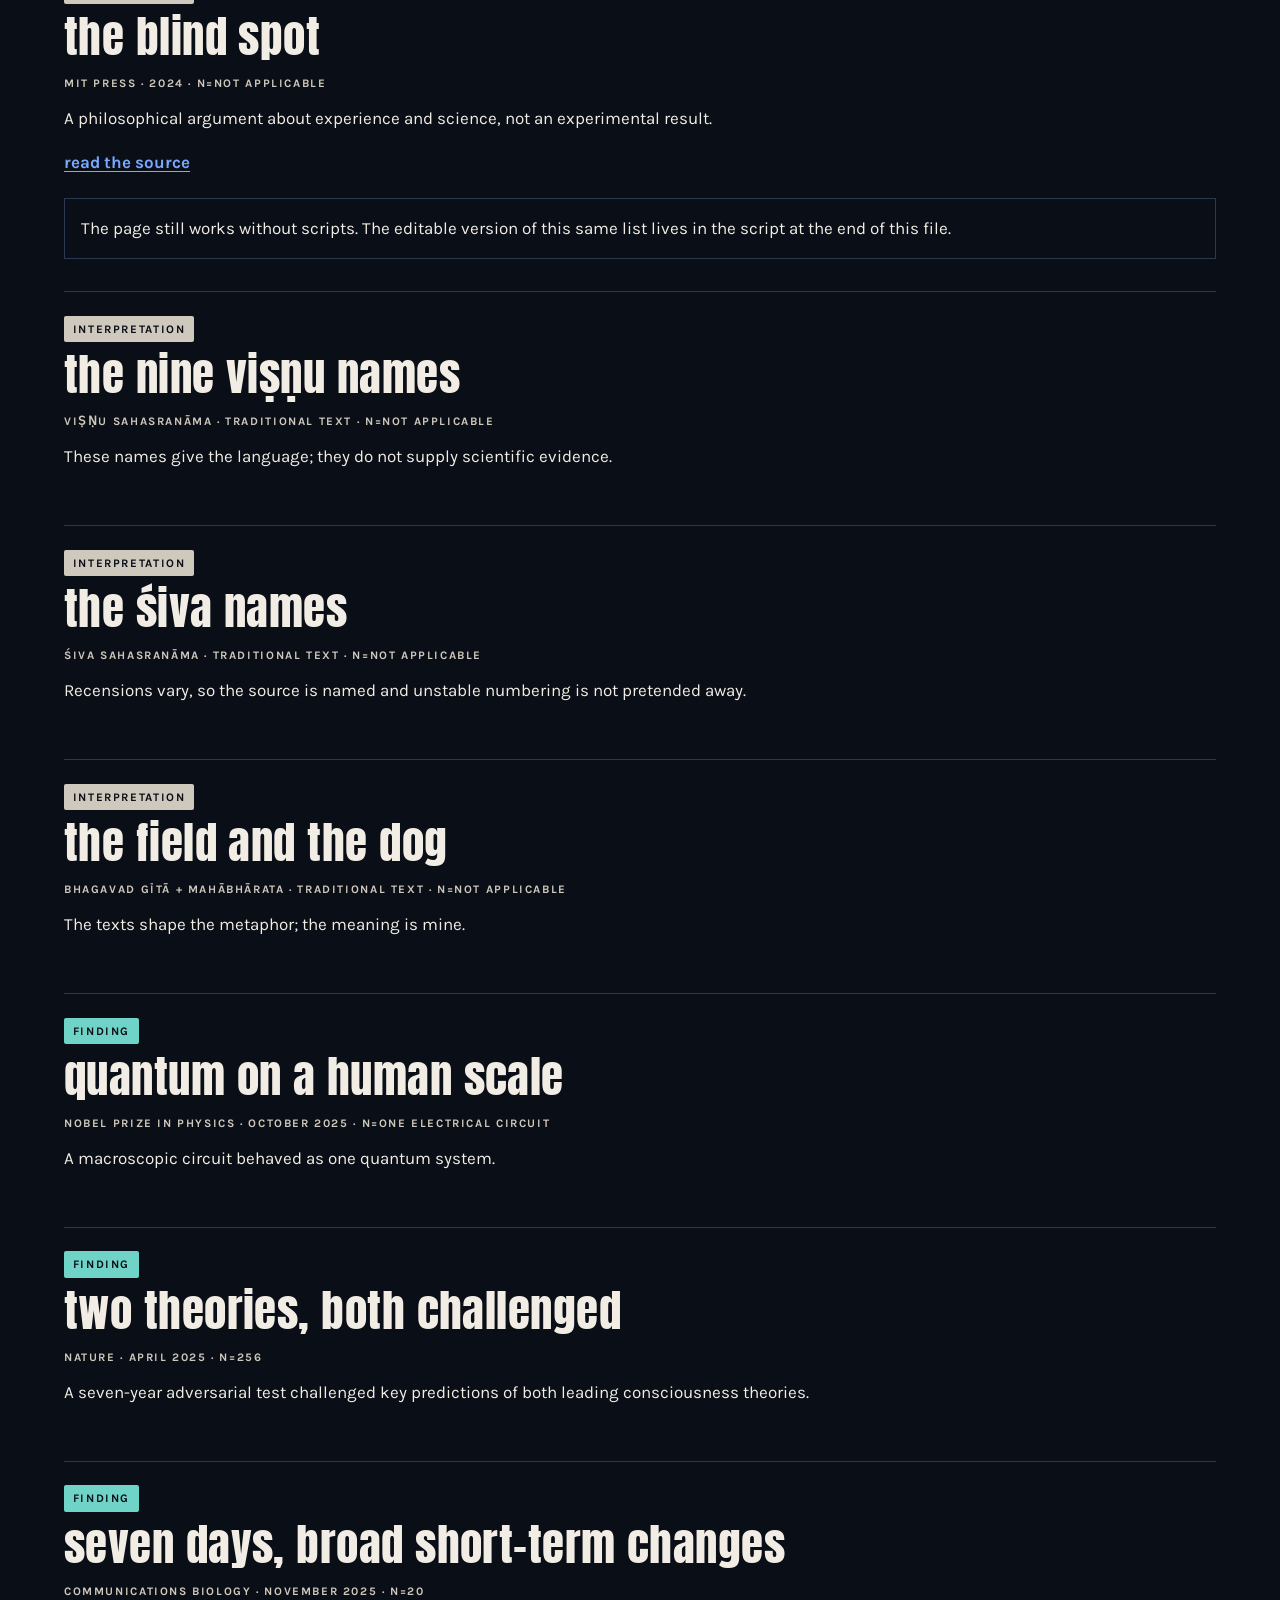
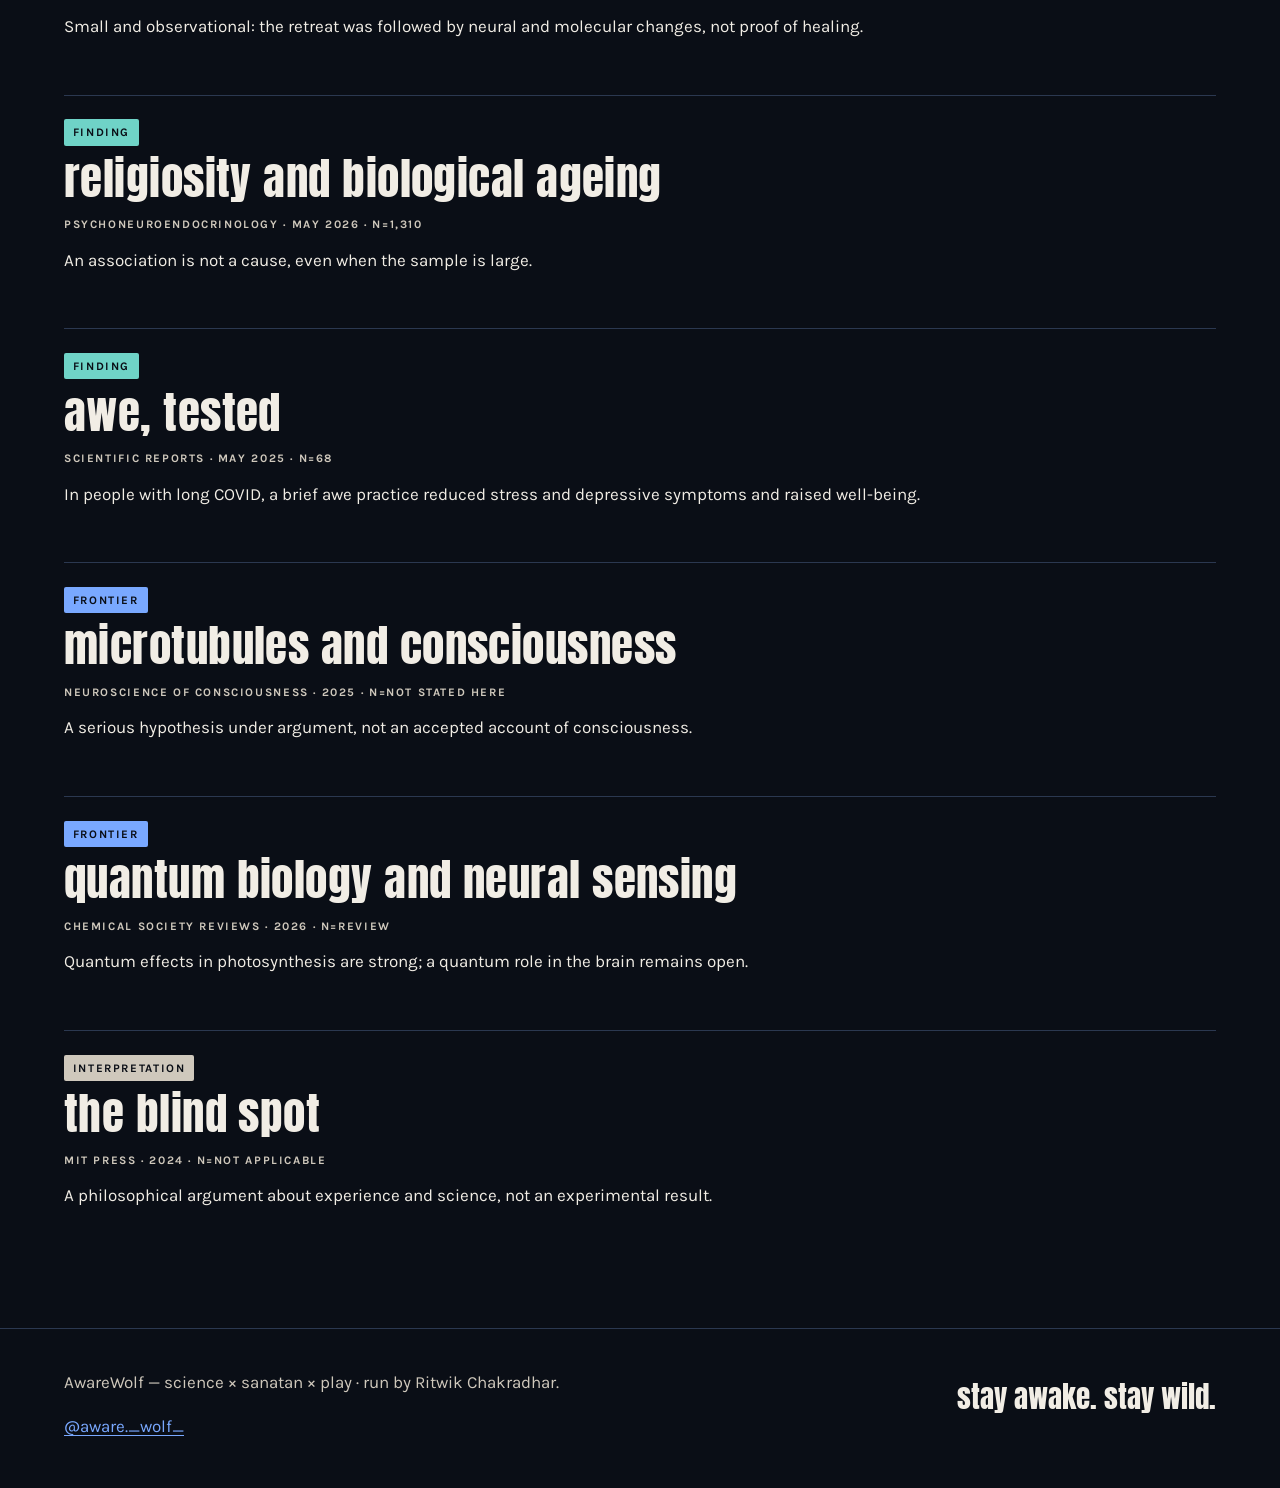
==== commit 2d74e7f7: "Adopt the final AwareWolf surrealist identity" ====
--- a/awake.html
+++ b/awake.html
@@ -1,5 +1,5 @@
 <!doctype html><html lang="en"><head><meta charset="utf-8"><meta name="viewport" content="width=device-width,initial-scale=1"><meta name="description" content="The studies behind AwareWolf — with the limitation before the takeaway."><title>Awake — AwareWolf</title><link rel="stylesheet" href="styles.css"></head>
-<body class="night"><a class="skip-link" href="#main">skip to the page</a><header class="site-header"><div class="shell nav-wrap"><a href="index.html" aria-label="AwareWolf home"><img class="brand-mark" src="brand/awarewolf_mark_v14.webp" width="192" height="192" alt="AwareWolf wolf emblem: Shiva orange and Vishnu blue joined by a teal quantum wave packet and Hamiltonian operator"></a><nav class="site-nav" aria-label="main navigation"><ul><li><a href="index.html">home</a></li><li><a href="name.html">the name</a></li><li><a href="names.html">the nine names</a></li><li><a href="standard.html">the quantum standard</a></li><li><a href="play.html">play</a></li><li><a aria-current="page" href="awake.html">awake</a></li><li><a href="pack.html">the pack</a></li></ul></nav></div></header>
+<body class="night"><a class="skip-link" href="#main">skip to the page</a><header class="site-header"><div class="shell nav-wrap"><a href="index.html" aria-label="AwareWolf home"><img class="brand-mark" src="brand/awarewolf_mark_v15.webp" width="192" height="192" alt="AwareWolf emblem: a symmetric Shiva and Narayana wolf within fire, cosmic ocean and a shared quantum field"></a><nav class="site-nav" aria-label="main navigation"><ul><li><a href="index.html">home</a></li><li><a href="name.html">the name</a></li><li><a href="names.html">the nine names</a></li><li><a href="standard.html">the quantum standard</a></li><li><a href="play.html">play</a></li><li><a aria-current="page" href="awake.html">awake</a></li><li><a href="pack.html">the pack</a></li></ul></nav></div></header>
 <main id="main"><header class="page-intro shell"><p class="eyebrow">awake</p><h1>here are the receipts.</h1><p class="lede">Eleven sources behind the work. A tier tells you what kind of claim it can carry. Limitation first. Then the one plain line.</p></header>
 <section class="section"><div class="shell"><div id="studies" class="study-list" aria-live="polite"></div>
 <div id="study-fallback" class="study-list"><p class="noscript-note">The page still works without scripts. The editable version of this same list lives in the script at the end of this file.</p>
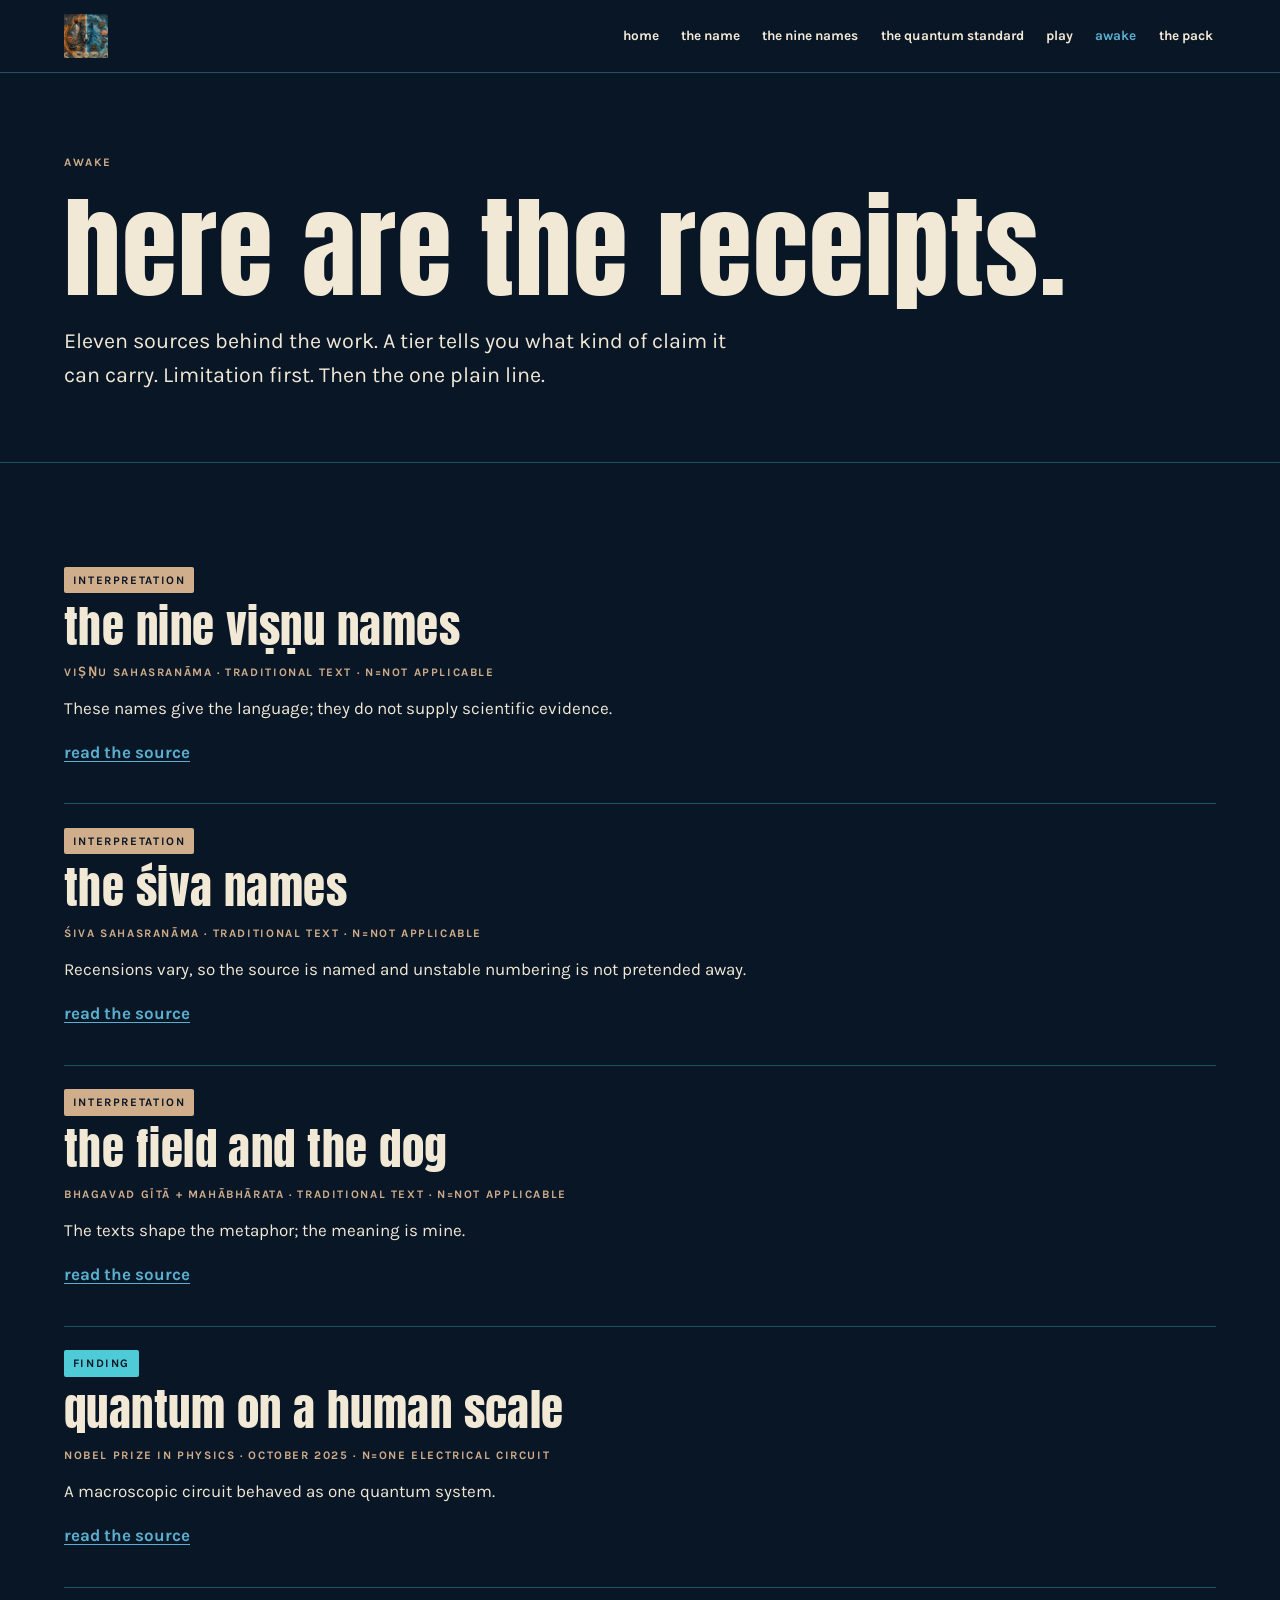
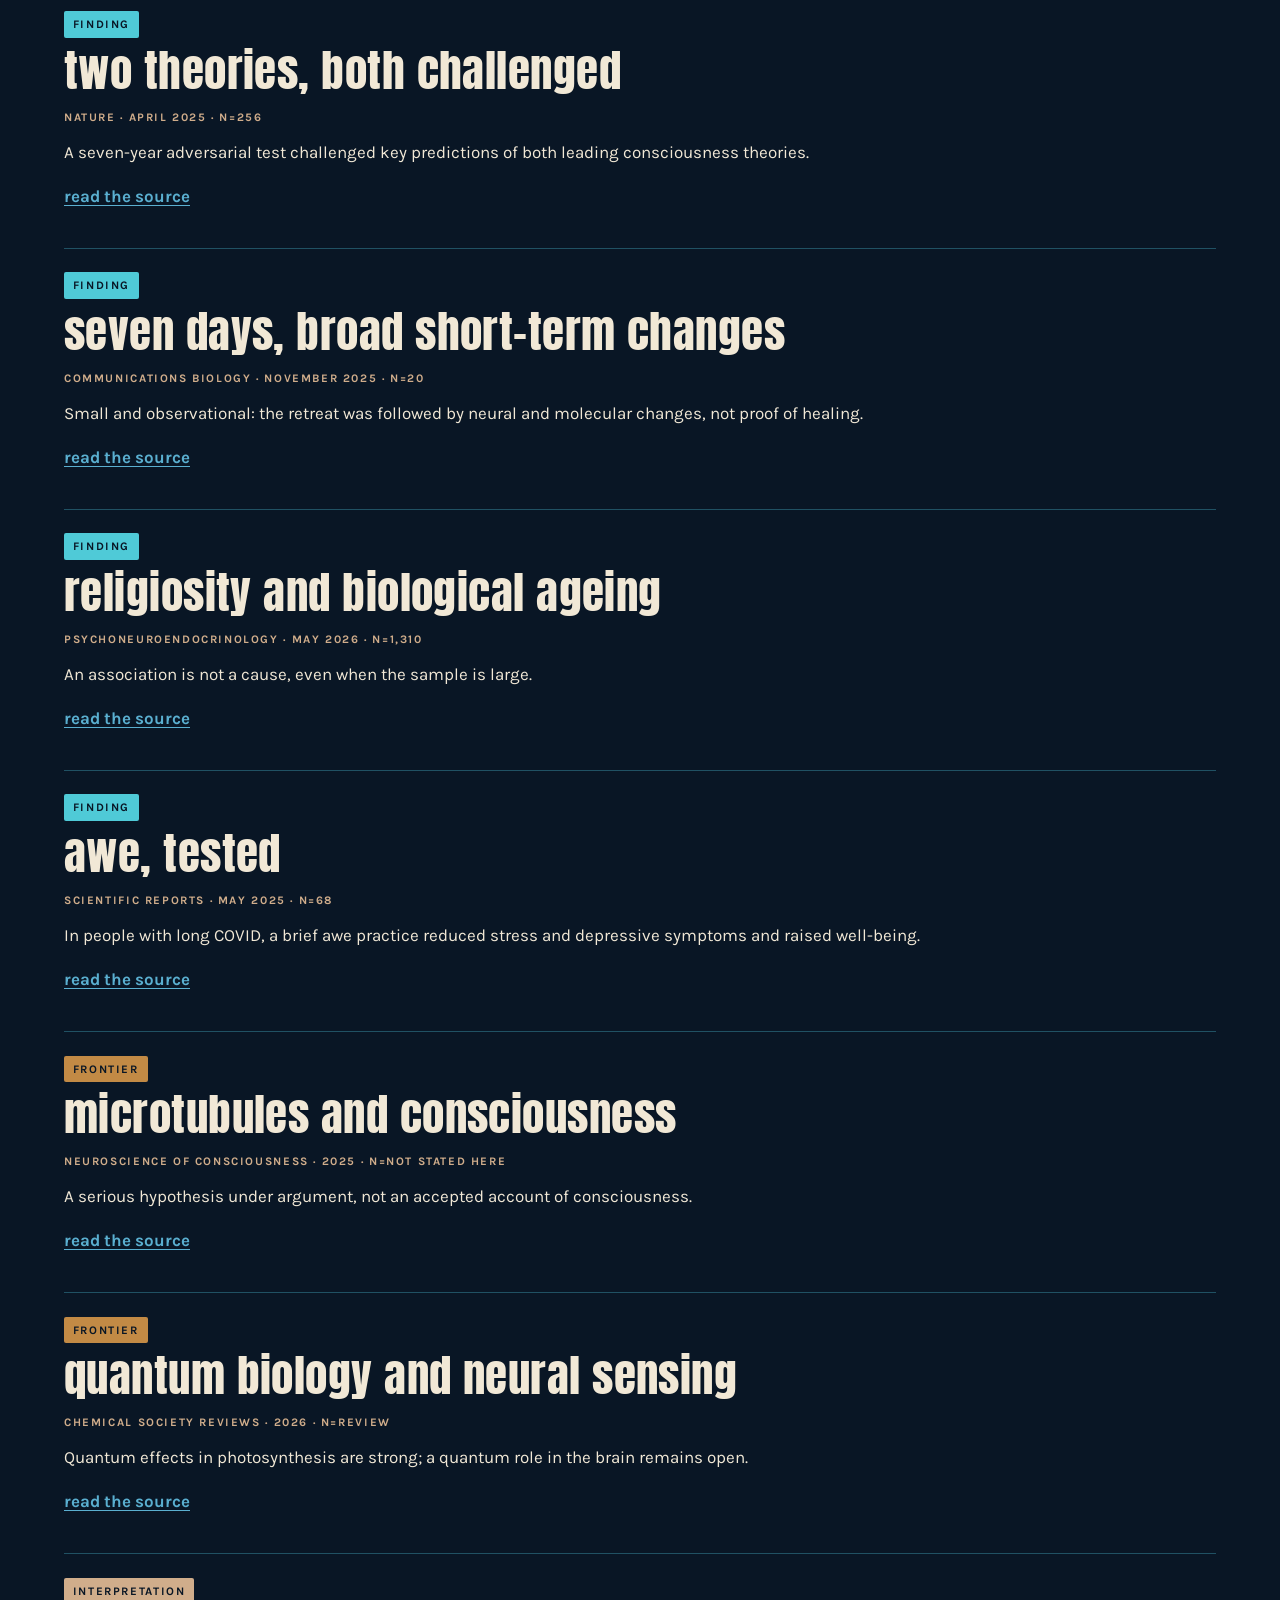
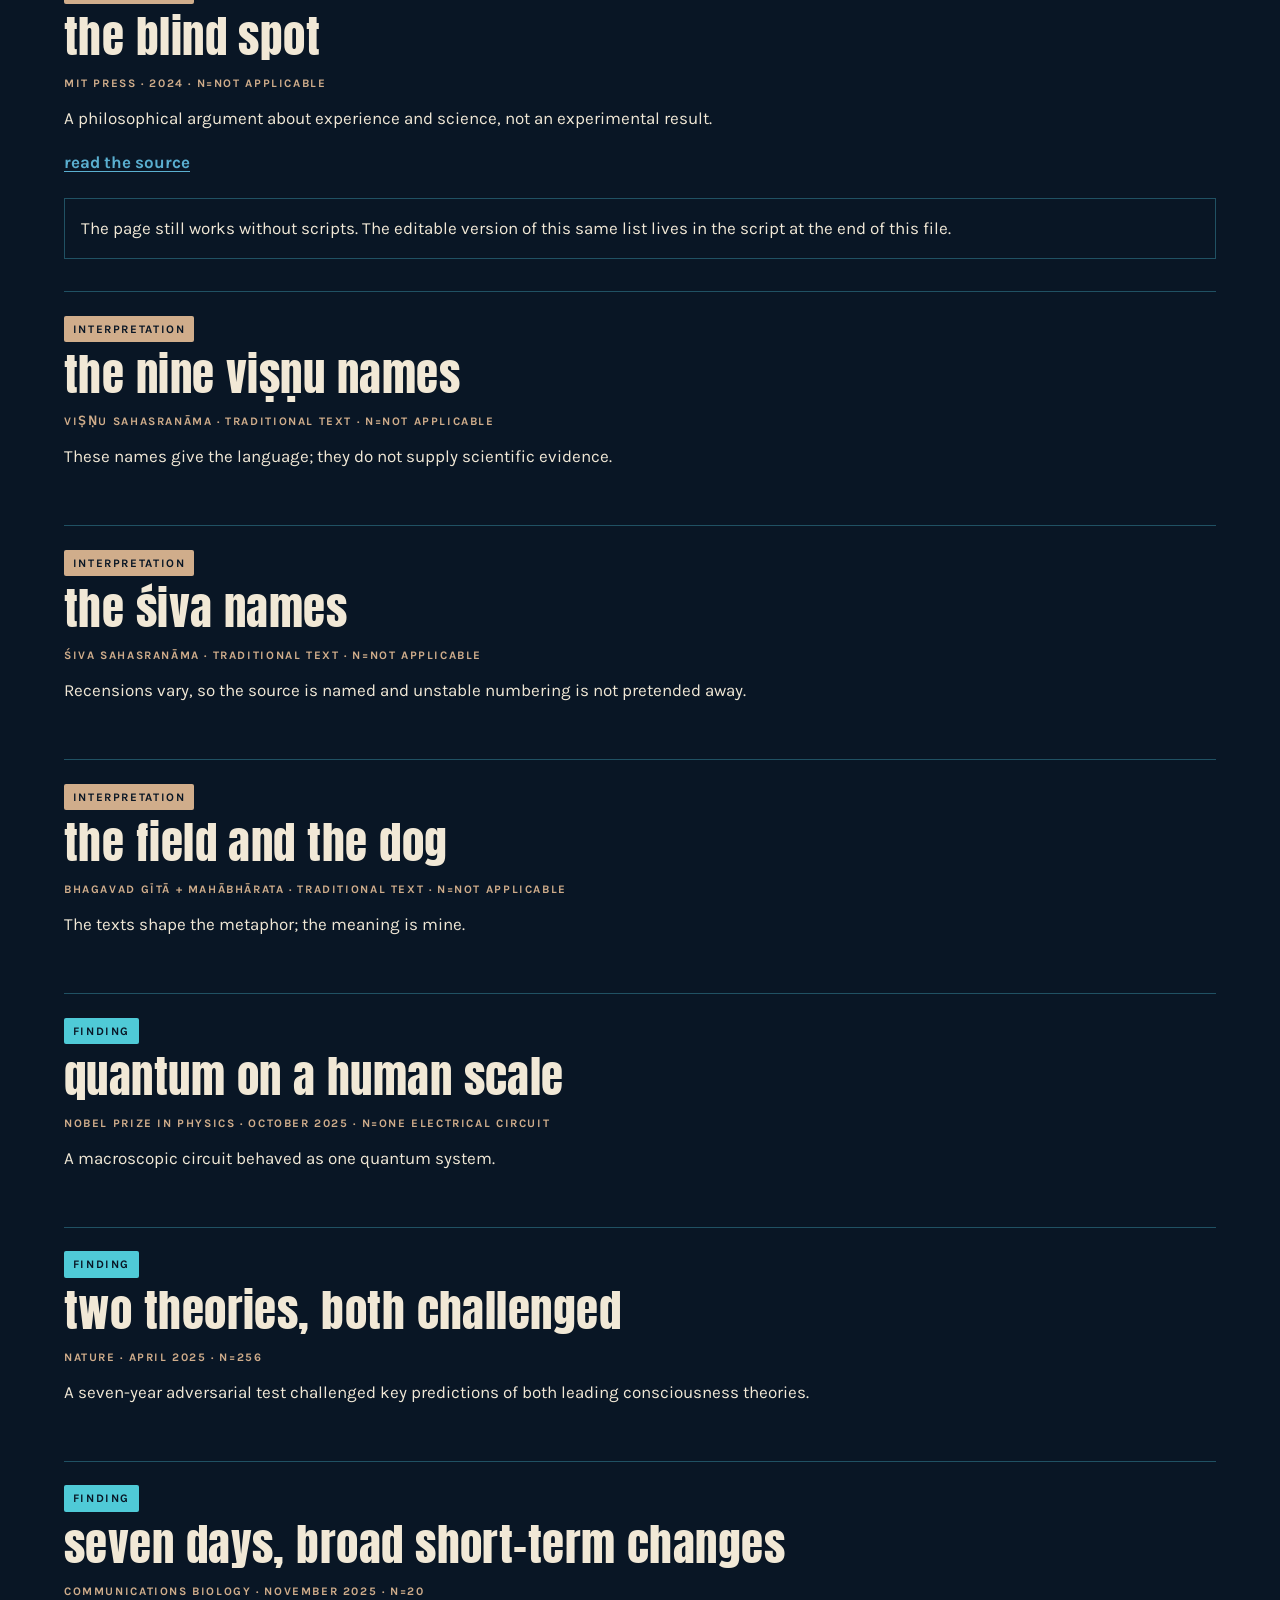
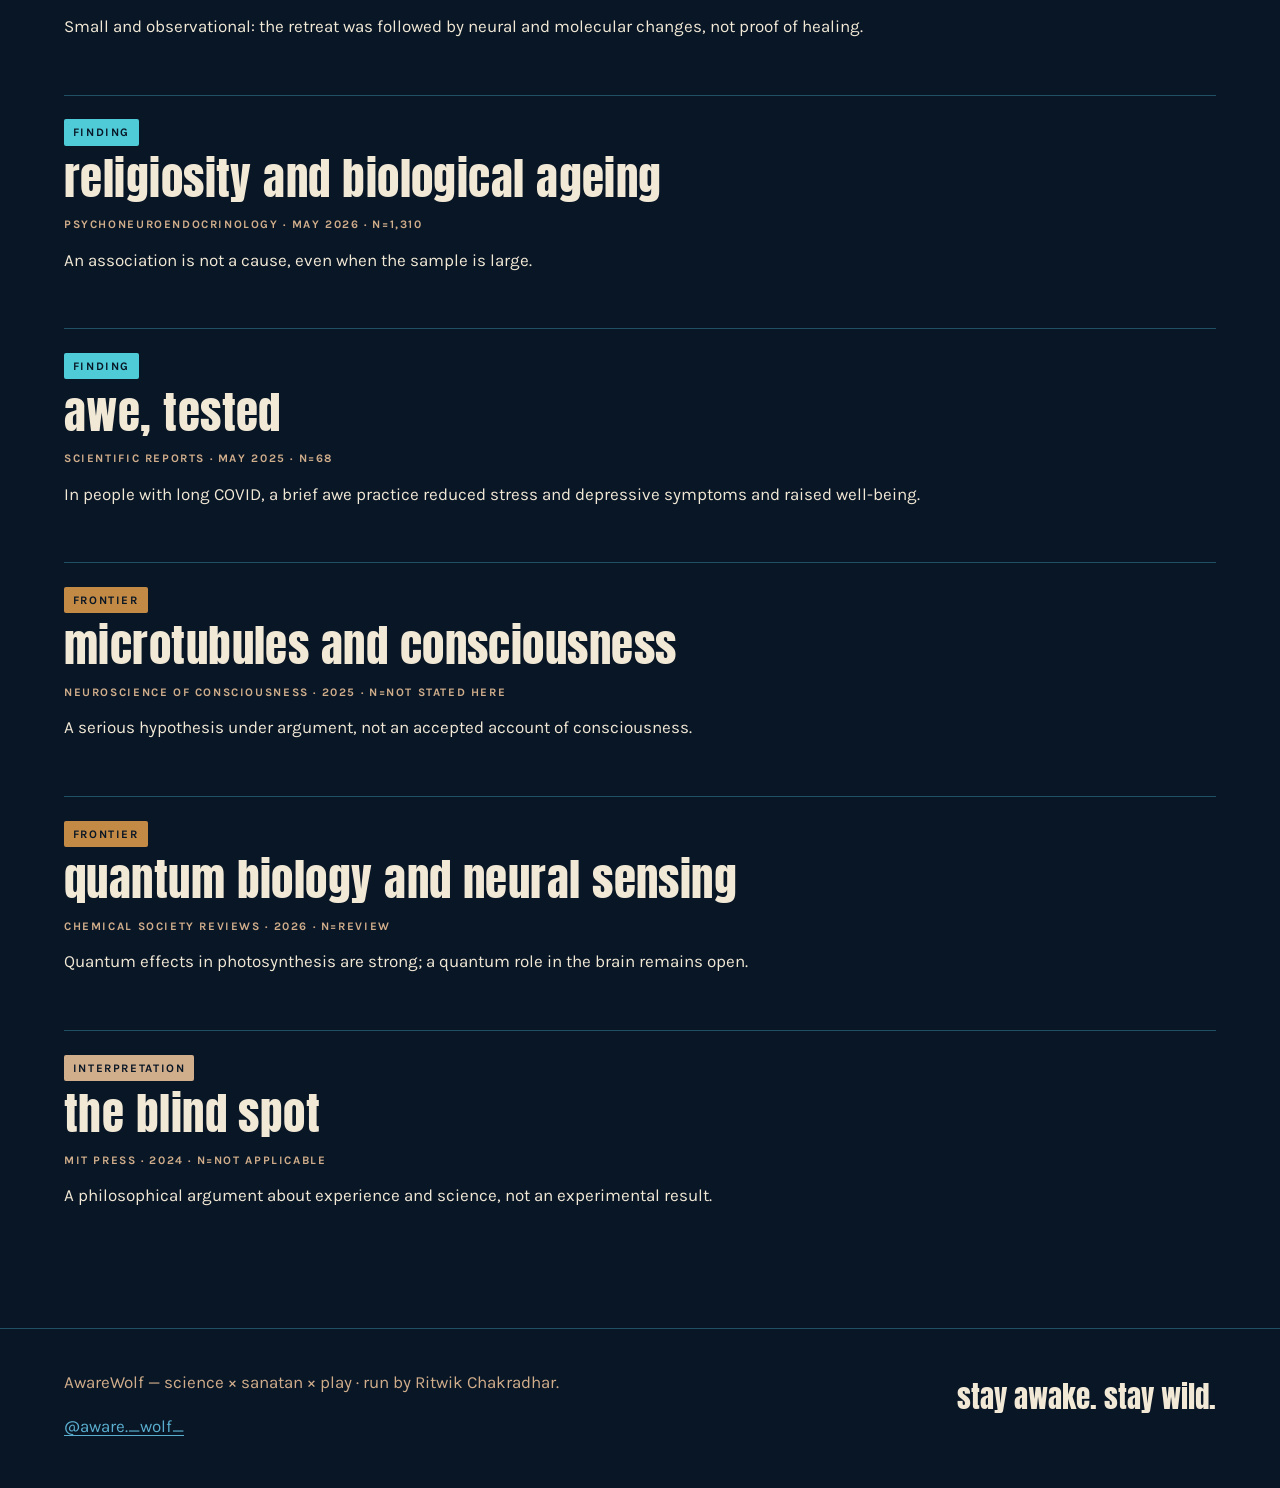
==== commit 7b73044a: "Align the full brandkit with the final identity" ====
--- a/awake.html
+++ b/awake.html
@@ -1,4 +1,4 @@
-<!doctype html><html lang="en"><head><meta charset="utf-8"><meta name="viewport" content="width=device-width,initial-scale=1"><meta name="description" content="The studies behind AwareWolf — with the limitation before the takeaway."><title>Awake — AwareWolf</title><link rel="stylesheet" href="styles.css"></head>
+<!doctype html><html lang="en"><head><meta charset="utf-8"><meta name="viewport" content="width=device-width,initial-scale=1"><meta name="description" content="The studies behind AwareWolf — with the limitation before the takeaway."><title>Awake — AwareWolf</title><link rel="stylesheet" href="styles.css"><link rel="icon" type="image/png" sizes="64x64" href="brand/awarewolf_favicon_v15.png"></head>
 <body class="night"><a class="skip-link" href="#main">skip to the page</a><header class="site-header"><div class="shell nav-wrap"><a href="index.html" aria-label="AwareWolf home"><img class="brand-mark" src="brand/awarewolf_mark_v15.webp" width="192" height="192" alt="AwareWolf emblem: a symmetric Shiva and Narayana wolf within fire, cosmic ocean and a shared quantum field"></a><nav class="site-nav" aria-label="main navigation"><ul><li><a href="index.html">home</a></li><li><a href="name.html">the name</a></li><li><a href="names.html">the nine names</a></li><li><a href="standard.html">the quantum standard</a></li><li><a href="play.html">play</a></li><li><a aria-current="page" href="awake.html">awake</a></li><li><a href="pack.html">the pack</a></li></ul></nav></div></header>
 <main id="main"><header class="page-intro shell"><p class="eyebrow">awake</p><h1>here are the receipts.</h1><p class="lede">Eleven sources behind the work. A tier tells you what kind of claim it can carry. Limitation first. Then the one plain line.</p></header>
 <section class="section"><div class="shell"><div id="studies" class="study-list" aria-live="polite"></div>
--- a/styles.css
+++ b/styles.css
@@ -4,15 +4,15 @@
 *,*::before,*::after{box-sizing:border-box}
 html{scroll-behavior:smooth;color-scheme:light dark;max-width:100%;overflow-x:clip}
 body{margin:0;max-width:100%;overflow-x:clip;font-family:var(--aw-font-body);font-size:1.0625rem;line-height:1.6;-webkit-font-smoothing:antialiased}
-body.reading{--site-accent:var(--aw-shiva-ink);--site-accent-pressed:var(--aw-narayan-ink);--site-secondary:var(--aw-narayan);background:var(--aw-bone);color:var(--aw-night);color-scheme:light}
-body.night{--site-accent:var(--aw-shiva);--site-accent-pressed:var(--aw-narayan-light);--site-secondary:var(--aw-narayan-light);background:var(--aw-night);color:var(--aw-bone);color-scheme:dark}
+body.reading{--site-accent:var(--aw-shiva-ink);--site-accent-pressed:var(--aw-narayan-ink);--site-secondary:var(--aw-narayan);--site-on-accent:var(--aw-bone);background:var(--aw-bone);color:var(--aw-ink);color-scheme:light}
+body.night{--site-accent:var(--aw-shiva);--site-accent-pressed:var(--aw-narayan-light);--site-secondary:var(--aw-narayan-light);--site-on-accent:var(--aw-night);background:var(--aw-night);color:var(--aw-bone);color-scheme:dark}
 img{display:block;max-width:100%;height:auto}
 a{color:inherit;text-underline-offset:.18em;text-decoration-thickness:.08em}
 a:hover{color:var(--site-accent-pressed)}
 button,a{transition:opacity .25s ease,color .25s ease,background-color .25s ease}
 button:hover,.button:hover{opacity:.86}
 :focus-visible{outline:3px solid var(--site-accent);outline-offset:4px}
-.skip-link{position:absolute;left:1rem;top:-5rem;z-index:20;background:var(--site-accent);color:var(--aw-night);padding:.65rem 1rem;font-weight:700}
+.skip-link{position:absolute;left:1rem;top:-5rem;z-index:20;background:var(--site-accent);color:var(--site-on-accent);padding:.65rem 1rem;font-weight:700}
 .skip-link:focus{top:1rem}
 .shell{width:min(100% - 2rem,72rem);margin-inline:auto}
 .measure{max-width:66ch}
@@ -23,7 +23,7 @@
 p{margin:0 0 1em}
 .eyebrow,.meta,.tier{font-size:.72rem;font-weight:700;letter-spacing:.14em;text-transform:uppercase}
 .eyebrow,.muted{color:var(--aw-bone-3)}
-.reading .eyebrow,.reading .muted{color:var(--aw-line)}
+.reading .eyebrow,.reading .muted{color:var(--aw-stone)}
 .site-header{border-bottom:1px solid var(--aw-line);background:var(--aw-night);color:var(--aw-bone)}
 .nav-wrap{min-width:0;min-height:4.5rem;display:flex;align-items:center;justify-content:space-between;gap:1rem}
 .brand-mark{width:44px;height:auto;flex:0 0 auto}
@@ -40,20 +40,24 @@
 .tagline{font-size:clamp(1.1rem,3vw,1.45rem);max-width:38ch;color:var(--aw-bone-3)}
 .sanskrit{font-family:var(--aw-font-sanskrit);font-size:clamp(2rem,7vw,3.6rem);line-height:1.15;display:block}
 .translation{display:block;margin-top:.35rem;color:var(--aw-bone-3);font-size:.9rem}
-.reading .translation{color:var(--aw-line)}
+.reading .translation{color:var(--aw-stone)}
 .triad{margin-top:2rem}
-.crescent{width:3.75rem;height:3.75rem;border:2px solid;border-color:var(--aw-shiva) var(--aw-narayan-light) var(--aw-narayan-light) var(--aw-shiva);border-radius:50%;flex:0 0 auto;transform:rotate(-18deg)}
+.field-mark{width:3.75rem;height:2.5rem;position:relative;flex:0 0 auto;background:linear-gradient(90deg,transparent calc(50% - 1px),var(--aw-quantum) calc(50% - 1px),var(--aw-quantum) calc(50% + 1px),transparent calc(50% + 1px))}
+.field-mark::before,.field-mark::after{content:"";position:absolute;left:.1rem;right:.1rem;top:50%;height:1.4rem;border-top:2px solid;border-radius:50%;transform-origin:center}
+.field-mark::before{border-color:var(--aw-shiva);transform:translateY(-42%) rotate(9deg)}
+.field-mark::after{border-color:var(--aw-narayan-light);transform:translateY(-58%) rotate(-9deg)}
 .section{padding:5rem 0;border-top:1px solid}
 .night .section{border-color:var(--aw-line)}
 .reading .section{border-color:var(--aw-bone-3)}
 .section-head{display:flex;align-items:flex-start;gap:1.2rem;margin-bottom:2rem}
-.section-head .crescent{width:1.7rem;height:2.25rem;border-width:2px;margin-top:.25rem}
+.section-head .field-mark{width:2.2rem;height:1.7rem;margin-top:.25rem}
+.section-head .field-mark::before,.section-head .field-mark::after{height:.9rem}
 .grid{display:grid;gap:1rem}
 .card{padding:1.5rem;border:1px solid}
 .reading .card{background:var(--aw-bone-2);border-color:var(--aw-bone-3)}
 .night .card{background:var(--aw-night-2);border-color:var(--aw-line)}
 .card p:last-child{margin-bottom:0}
-.pillar-lab .sanskrit{color:var(--aw-lab)}
+.pillar-lab .sanskrit{color:var(--aw-quantum)}
 .pillar-sanatan .sanskrit{color:var(--aw-shiva)}
 .pillar-play .sanskrit{color:var(--aw-narayan-light)}
 .calls{display:grid;gap:1rem}
@@ -72,12 +76,12 @@
 .name-row:first-child{border-top:0}
 .name-row h2{font-size:clamp(2.2rem,7vw,4rem)}
 .iast{font-weight:700;font-size:1.2rem;margin:.5rem 0 0}
-.source{font-size:.74rem;letter-spacing:.1em;text-transform:lowercase;color:var(--aw-line)}
+.source{font-size:.74rem;letter-spacing:.1em;text-transform:lowercase;color:var(--aw-stone)}
 .label{display:block;margin-bottom:.35rem;font-size:.72rem;font-weight:700;letter-spacing:.14em;text-transform:uppercase}
 .rule{border-left:3px solid var(--site-accent);padding:.85rem 1rem;background:var(--aw-bone-2);margin-top:1rem}
 .tier{display:inline-block;padding:.25rem .55rem;color:var(--aw-night);margin-bottom:.7rem;border-radius:2px}
-.tier-finding{background:var(--aw-lab)}
-.tier-frontier{background:var(--aw-narayan-light)}
+.tier-finding{background:var(--aw-quantum)}
+.tier-frontier{background:var(--aw-panchaloha)}
 .tier-interpretation{background:var(--aw-bone-3)}
 .standard-grid{display:grid;gap:1rem;margin:2rem 0 4rem}
 .say-never{display:grid;gap:2rem}
@@ -94,7 +98,7 @@
 .play-stack,.play-result{display:flex;flex-direction:column;align-items:center;gap:1rem;max-width:38rem}
 .caption-box{display:inline;box-decoration-break:clone;-webkit-box-decoration-break:clone;background:var(--aw-night-2);padding:.1em .35em .16em}
 .play-big{font-size:clamp(3.5rem,16vw,7.5rem);margin:0}
-.play-button,.button{appearance:none;border:0;background:var(--site-accent);color:var(--aw-night);padding:.8rem 1.15rem;font:400 1.7rem/1 var(--aw-font-display);text-transform:lowercase;text-decoration:none;cursor:pointer}
+.play-button,.button{appearance:none;border:0;background:var(--site-accent);color:var(--site-on-accent);padding:.8rem 1.15rem;font:400 1.7rem/1 var(--aw-font-display);text-transform:lowercase;text-decoration:none;cursor:pointer}
 .play-result[hidden],.play-stack[hidden]{display:none}
 .accordion{border-top:1px solid var(--aw-line)}
 .accordion details{border-bottom:1px solid var(--aw-line)}
